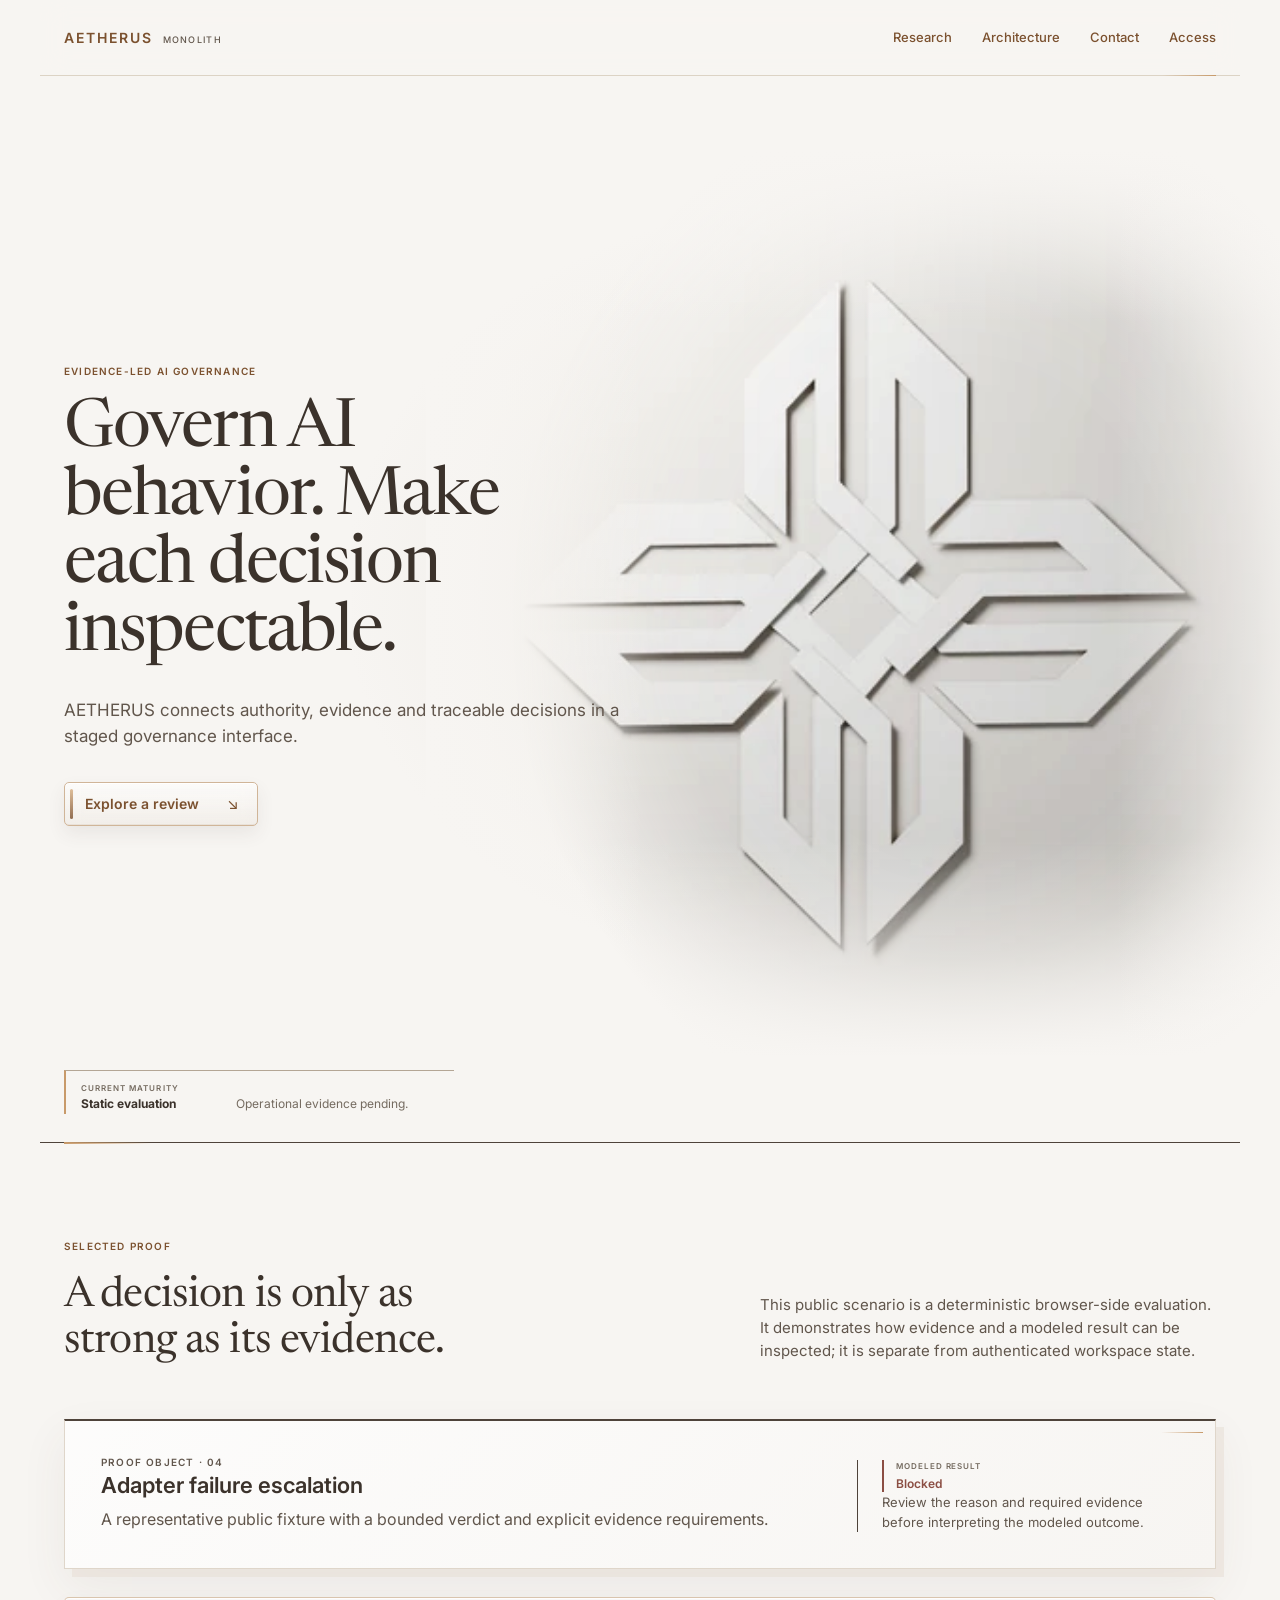
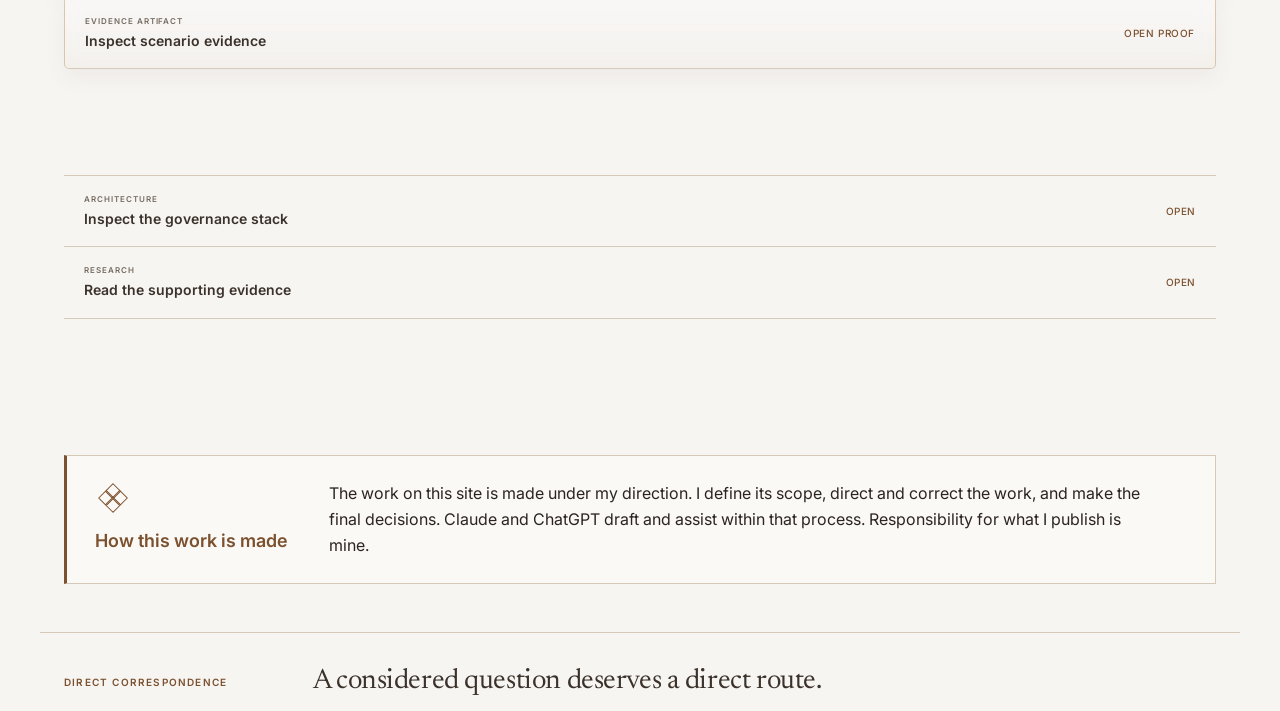
==== index.html @ 01f3ebbc "Add TAA provenance and site method statement" ====
<!DOCTYPE html>
<html lang="en" data-design-system="operator">
<head>
  <meta charset="UTF-8">
  <meta name="viewport" content="width=device-width, initial-scale=1.0">
  <title>AETHERUS MONOLITH — Inspectable AI governance</title>
  <meta name="description" content="A staged AETHERUS governance interface for inspectable evidence and traceable decisions.">
  <link rel="icon" href="data:,">
  <link rel="preconnect" href="https://fonts.googleapis.com">
  <link rel="preconnect" href="https://fonts.gstatic.com" crossorigin>
  <link href="https://fonts.googleapis.com/css2?family=Inter:wght@400;500;600&amp;family=Newsreader:opsz,wght@6..72,400;6..72,450&amp;display=swap" rel="stylesheet">
  <link rel="stylesheet" href="css/style.css">
  <link rel="stylesheet" href="css/operator-system.css?v=operator-v7">
  <link rel="stylesheet" href="css/operator-surfaces.css?v=operator-v8">
  <link rel="stylesheet" href="/css/work-method.css">
</head>
<body class="operator-page operator-public">
  <header class="operator-header" role="banner">
    <a class="operator-wordmark" href="#top" aria-label="AETHERUS MONOLITH home">
      <span>AETHERUS</span>
      <small>MONOLITH</small>
    </a>
    <nav class="operator-menu__panel" aria-label="Primary navigation">
      <a href="#research">Research</a>
      <a href="#architecture">Architecture</a>
      <a href="#contact">Contact</a>
      <a href="auth-login.html">Access</a>
    </nav>
    <details class="operator-menu">
      <summary>Menu</summary>
      <nav class="operator-menu__mobile-panel" aria-label="Mobile navigation">
        <a href="#research">Research</a>
        <a href="#architecture">Architecture</a>
        <a href="#contact">Contact</a>
        <a href="auth-login.html">Access</a>
      </nav>
    </details>
  </header>

  <main id="top">
    <section class="operator-hero" aria-labelledby="hero-title">
      <div class="operator-hero__copy">
        <p class="operator-eyebrow">Evidence-led AI governance</p>
        <h1 id="hero-title">Govern AI behavior. Make each decision inspectable.</h1>
        <p class="operator-hero__lede">AETHERUS connects authority, evidence and traceable decisions in a staged governance interface.</p>
        <a class="operator-primary-action operator-primary-action--hero" href="#evidence"><span>Explore a review</span><span aria-hidden="true">↘</span></a>
      </div>
      <figure class="operator-identity">
        <picture>
          <source media="(max-width: 640px)" srcset="assets/identity/aetherus-mark-hero-mobile-480.webp 480w, assets/identity/aetherus-mark-hero-mobile-720.webp 720w" sizes="calc(100vw - 32px)">
          <source srcset="assets/identity/aetherus-mark-hero-960.webp 960w, assets/identity/aetherus-mark-hero-1440.webp 1440w" sizes="(min-width: 1200px) 610px, 50vw">
          <img src="assets/identity/aetherus-mark-hero-960.webp" width="960" height="720" alt="A warm porcelain AETHERUS mark with four equal woven arms and an open center" fetchpriority="high">
        </picture>
      </figure>
      <aside class="operator-hero__boundary" aria-label="Evaluation boundary">
        <span>Current maturity</span>
        <strong>Static evaluation</strong>
        <p>Operational evidence pending.</p>
      </aside>
    </section>

    <section class="operator-proof" id="evidence" aria-labelledby="proof-title">
      <header class="operator-section-intro">
        <p class="operator-eyebrow">Selected proof</p>
        <h2 id="proof-title">A decision is only as strong as its evidence.</h2>
        <p>This public scenario is a deterministic browser-side evaluation. It demonstrates how evidence and a modeled result can be inspected; it is separate from authenticated workspace state.</p>
      </header>
      <article class="operator-review operator-proof-preview">
        <div class="operator-review__object">
          <p class="operator-index">Proof object · 04</p>
          <h3>Adapter failure escalation</h3>
          <p>A representative public fixture with a bounded verdict and explicit evidence requirements.</p>
        </div>
        <div class="operator-review__result">
          <span class="operator-result-seal operator-result-seal--blocked"><small>Modeled result</small><strong>Blocked</strong></span>
          <p>Review the reason and required evidence before interpreting the modeled outcome.</p>
        </div>
      </article>
      <details class="operator-disclosure operator-disclosure--evidence">
        <summary><span><small>Evidence artifact</small> Inspect scenario evidence</span><span aria-hidden="true">Open proof</span></summary>
        <div class="operator-disclosure__body">
          <div class="trace-viewer command-deck-mount" id="governance-trace-viewer" role="region" aria-label="Public scenario evidence">
            <div class="proof-object-skeleton" role="status">Deterministic prototype trace loading from local fixtures.</div>
          </div>
        </div>
      </details>
    </section>

    <section class="operator-secondary" aria-label="Architecture and research">
      <details class="operator-disclosure" id="architecture">
        <summary><span><small>Architecture</small> Inspect the governance stack</span><span aria-hidden="true">Open</span></summary>
        <div class="operator-disclosure__body">
          <p class="operator-disclosure__intro">The stack explains the staged governance model. It is not default product navigation or evidence of operational release authority.</p>
          <ol class="operator-stack" aria-label="Governance stack layers">
            <li><button type="button" data-view-node="input-context" data-stage-key="INPUT_FRAME" data-stage-label="Input / Context"><span>01</span><strong>Input / Context</strong><small>Intent, assumptions and constraints</small></button></li>
            <li><button type="button" data-view-node="authority" data-stage-key="AUTHORITY_CHECK" data-stage-label="Authority"><span>02</span><strong>Authority</strong><small>Authority roots and scope</small></button></li>
            <li><button type="button" data-view-node="provenance" data-stage-key="WHOLE_SYSTEM" data-stage-label="Provenance"><span>03</span><strong>Provenance</strong><small>Origin and lineage</small></button></li>
            <li><button type="button" data-view-node="risk-classification" data-stage-key="RISK_CLASSIFICATION" data-stage-label="Risk Classification"><span>04</span><strong>Risk Classification</strong><small>Contextual model-behavior risk</small></button></li>
            <li><button type="button" data-view-node="governance-gates" data-stage-key="GATE_DECISION" data-stage-label="Governance Gates"><span>05</span><strong>Governance Gates</strong><small>Policy evaluation and outcome</small></button></li>
            <li class="operator-stack__group">
              <div class="operator-stack__group-label"><span>06</span><strong>State Chambers</strong><small>Select a contextual outcome path</small></div>
              <div class="operator-stack__chambers">
                <button type="button" data-view-node="state-chambers-freeze" data-stage-key="RECOVERY_PATH" data-stage-label="Freeze Chamber">Freeze</button>
                <button type="button" data-view-node="state-chambers-repair" data-stage-key="RECOVERY_PATH" data-stage-label="Repair Chamber">Repair</button>
                <button type="button" data-view-node="state-chambers-escalate" data-stage-key="RECOVERY_PATH" data-stage-label="Escalate Chamber">Escalate</button>
              </div>
            </li>
            <li><button type="button" data-view-node="audit-layer" data-stage-key="AUDIT_RELEASE" data-stage-label="Audit Layer"><span>07</span><strong>Audit Layer</strong><small>Reviewable record model</small></button></li>
            <li><button type="button" data-view-node="artifact-lineage" data-stage-key="S5" data-stage-label="Artifact Lineage"><span>08</span><strong>Artifact Lineage</strong><small>Artifact and version relations</small></button></li>
            <li><button type="button" data-view-node="release-eligibility" data-stage-key="AUDIT_RELEASE" data-stage-label="Release Eligibility"><span>09</span><strong>Release Eligibility</strong><small>Conditions and constraints</small></button></li>
            <li><button type="button" data-view-node="release-corridor" data-stage-key="AUDIT_RELEASE" data-stage-label="Release Corridor"><span>10</span><strong>Release Corridor</strong><small>Modeled path; no external action</small></button></li>
          </ol>
          <div class="related-evidence-panel" id="pipeline-related-evidence" aria-live="polite">
            <div class="related-evidence-copy"><span>Related evidence</span><strong>Choose a layer</strong><p>Inspect one layer at a time to see its supporting research.</p></div>
            <ul id="related-evidence-list"><li>Evidence links are loaded from local artefact metadata.</li></ul>
          </div>
        </div>
      </details>

      <details class="operator-disclosure" id="research">
        <summary><span><small>Research</small> Read the supporting evidence</span><span aria-hidden="true">Open</span></summary>
        <div class="operator-disclosure__body artifact-surfaces">
          <nav class="operator-research-nav" aria-label="Research collection">
            <a href="#research-library">Evidence library</a>
            <a href="the-apologetic-authority/">The Apologetic Authority</a>
          </nav>
          <a class="operator-publication-object" href="the-apologetic-authority/" aria-labelledby="taa-object-title">
            <span class="operator-publication-object__folio">AETHERUS Research · Monograph 01</span>
            <span class="operator-publication-object__body">
              <small>Corrected final manuscript · v1.0.2</small>
              <strong id="taa-object-title">The Apologetic Authority</strong>
              <span>A Structural Critique of Anthropic's Constitution for Claude</span>
            </span>
            <span class="operator-publication-object__meta"><span>Page count pending PDF integration · A4</span><span>Open publication ↗</span></span>
          </a>
          <div class="operator-research-library" id="research-library">
            <section><h3>Architecture &amp; Governance</h3><div class="docs-grid" id="docs-governance"></div><div class="doc-detail-panel" id="detail-governance" tabindex="-1" aria-live="polite"></div></section>
            <section><h3>Pipeline Methodology</h3><div class="docs-grid" id="docs-pipeline"></div><div class="doc-detail-panel" id="detail-pipeline" tabindex="-1" aria-live="polite"></div></section>
            <section><h3>Artefact Evidence</h3><div class="docs-grid" id="docs-artifacts"></div><div class="doc-detail-panel" id="detail-artifacts" tabindex="-1" aria-live="polite"></div></section>
          </div>
        </div>
      </details>
    </section>
    <section class="work-method" id="how-this-work-is-made" aria-labelledby="work-method-title">
      <div class="notice-heading"><svg class="method-mark" viewBox="0 0 48 48" fill="none" stroke="currentColor" stroke-width="1.4" aria-hidden="true" focusable="false"><path d="M24 5 34 15 24 25 14 15Z M43 24 33 34 23 24 33 14Z M24 43 14 33 24 23 34 33Z M5 24 15 14 25 24 15 34Z"/></svg><h2 id="work-method-title">How this work is made</h2></div>
      <p>The work on this site is made under my direction. I define its scope, direct and correct the work, and make the final decisions. Claude and ChatGPT draft and assist within that process. Responsibility for what I publish is mine.</p>
    </section>
  </main>

  <footer class="operator-footer" id="contact">
    <section class="operator-contact" aria-labelledby="contact-title">
      <p class="operator-eyebrow">Direct correspondence</p>
      <h2 id="contact-title">A considered question deserves a direct route.</h2>
      <p>For AETHERUS research and governance enquiries, write to the project directly.</p>
      <a class="operator-contact__address" href="mailto:contact@camilocarlone.com"><span>contact@camilocarlone.com</span><span>Open correspondence ↗</span></a>
    </section>

    <div class="operator-footer__boundary">
      <p>AETHERUS MONOLITH</p>
      <p>Static evaluation. Operational evidence and release authority remain outside this public surface.</p>
    </div>
    <a class="work-method-link" href="/#how-this-work-is-made">How this work is made</a>
  </footer>

  <script defer src="js/pipeline.js"></script>
  <script defer src="js/docs.js"></script>
  <script defer src="js/governance-engine.js"></script>
  <script defer src="js/trace-viewer.js?v=operator-proof-1"></script>
  <script defer src="js/operator-navigation.js?v=operator-nav-1"></script>
</body>
</html>
---- css/style.css ----
/* AETHERUS MONOLITH v2 - Governance Stack Cutaway */

:root {
  --bg: #030910;
  --bg-2: #06111a;
  --panel: rgba(5, 16, 24, 0.78);
  --panel-strong: rgba(8, 22, 32, 0.92);
  --line: rgba(126, 176, 195, 0.2);
  --line-strong: rgba(153, 207, 226, 0.38);
  --line-faint: rgba(153, 207, 226, 0.11);
  --text: #dce8ee;
  --muted: rgba(220, 232, 238, 0.64);
  --ghost: rgba(220, 232, 238, 0.38);
  --blue: #18bff5;
  --blue-soft: rgba(24, 191, 245, 0.14);
  --amber: #c98521;
  --amber-soft: rgba(201, 133, 33, 0.16);
  --green: #99b83a;
  --red: #e45f48;
  --mono: "SF Mono", "Fira Code", "IBM Plex Mono", Consolas, monospace;
  --sans: "Inter", "Helvetica Neue", Arial, sans-serif;
  --display: "Helvetica Neue", Arial, sans-serif;
  --shadow: 0 24px 80px rgba(0, 0, 0, 0.42);
}

*, *::before, *::after {
  box-sizing: border-box;
}

html {
  scroll-behavior: smooth;
}

body {
  margin: 0;
  min-height: 100vh;
  background:
    radial-gradient(circle at 48% 16%, rgba(24, 191, 245, 0.12), transparent 34rem),
    radial-gradient(circle at 74% 58%, rgba(201, 133, 33, 0.08), transparent 30rem),
    linear-gradient(135deg, #02070d 0%, #04111a 45%, #02070d 100%);
  color: var(--text);
  font-family: var(--sans);
  font-size: 14px;
  line-height: 1.62;
  overflow-x: hidden;
}

body::before {
  content: "";
  position: fixed;
  inset: 0;
  pointer-events: none;
  z-index: 0;
  background-image:
    linear-gradient(rgba(153, 207, 226, 0.035) 1px, transparent 1px),
    linear-gradient(90deg, rgba(153, 207, 226, 0.03) 1px, transparent 1px);
  background-size: 38px 38px;
  mask-image: radial-gradient(circle at 50% 30%, black, transparent 78%);
}

body::after {
  content: "";
  position: fixed;
  inset: 0;
  z-index: 0;
  pointer-events: none;
  background: linear-gradient(180deg, transparent, rgba(0, 0, 0, 0.22));
}

a {
  color: inherit;
}

button {
  font: inherit;
}

:focus:not(:focus-visible) {
  outline: none;
}

:focus-visible {
  outline: 1px solid rgba(24, 191, 245, 0.78);
  outline-offset: 4px;
  box-shadow: 0 0 0 4px rgba(24, 191, 245, 0.1);
}

.sr-only {
  position: absolute;
  width: 1px;
  height: 1px;
  padding: 0;
  margin: -1px;
  overflow: hidden;
  clip: rect(0, 0, 0, 0);
  white-space: nowrap;
  border: 0;
}

.scan-line {
  position: fixed;
  left: 0;
  right: 0;
  top: 0;
  height: 1px;
  z-index: 20;
  pointer-events: none;
  background: linear-gradient(90deg, transparent, rgba(24, 191, 245, 0.22), transparent);
  animation: scan 14s linear infinite;
}

@keyframes scan {
  0% { transform: translateY(-20vh); opacity: 0; }
  14% { opacity: 1; }
  90% { opacity: 0.4; }
  100% { transform: translateY(120vh); opacity: 0; }
}

.site-header,
main,
.footer-status {
  position: relative;
  z-index: 1;
}

.site-header {
  min-height: 72px;
  display: grid;
  grid-template-columns: minmax(250px, 1fr) auto minmax(160px, 0.42fr);
  align-items: center;
  gap: 20px;
  padding: 14px clamp(16px, 2.3vw, 28px);
  border-bottom: 1px solid var(--line-faint);
  background:
    linear-gradient(90deg, rgba(2, 7, 12, 0.88), rgba(4, 13, 20, 0.72), rgba(2, 7, 12, 0.88));
  backdrop-filter: blur(18px);
}

.brand-lockup {
  display: inline-grid;
  grid-template-columns: auto 1fr;
  align-items: center;
  gap: 14px;
  text-decoration: none;
}

.brand-mark {
  width: 36px;
  height: 48px;
  position: relative;
  display: inline-block;
  border: 1px solid rgba(220, 232, 238, 0.62);
  clip-path: polygon(50% 0, 93% 35%, 76% 100%, 24% 100%, 7% 35%);
  background:
    linear-gradient(120deg, transparent 46%, rgba(220, 232, 238, 0.48) 47%, transparent 49%),
    linear-gradient(60deg, transparent 46%, rgba(24, 191, 245, 0.32) 47%, transparent 49%);
}

.brand-mark::before,
.brand-mark::after {
  content: "";
  position: absolute;
  inset: 7px 12px;
  border-left: 1px solid rgba(220, 232, 238, 0.5);
  border-right: 1px solid rgba(24, 191, 245, 0.35);
  transform: skewY(-18deg);
}

.brand-mark.small {
  width: 32px;
  height: 42px;
  flex: 0 0 auto;
}

.brand-copy {
  display: grid;
  gap: 4px;
}

.brand-name {
  font-family: var(--display);
  font-size: clamp(15px, 1.35vw, 21px);
  font-weight: 200;
  letter-spacing: 0.34em;
  text-transform: uppercase;
  white-space: nowrap;
}

.brand-name b {
  color: var(--blue);
  font-weight: 400;
}

.brand-subtitle {
  color: var(--ghost);
  font-family: var(--mono);
  font-size: 9px;
  letter-spacing: 0.14em;
  text-transform: uppercase;
}

.site-nav {
  display: flex;
  align-items: center;
  justify-content: center;
  gap: clamp(14px, 1.6vw, 26px);
}

.site-nav a,
.nav-dropdown-trigger,
.interface-chip,
.panel-kicker,
.section-kicker {
  font-family: var(--mono);
  font-size: 9.5px;
  font-weight: 600;
  letter-spacing: 0.22em;
  text-transform: uppercase;
}

.site-nav a,
.nav-dropdown-trigger {
  color: rgba(220, 232, 238, 0.58);
  text-decoration: none;
}

.nav-dropdown-trigger {
  display: inline-flex;
  align-items: center;
  min-height: 24px;
  padding: 0;
  color: rgba(220, 232, 238, 0.58);
  appearance: none;
  -webkit-appearance: none;
  border: 0;
  border-radius: 0;
  background: transparent;
  box-shadow: none;
  cursor: pointer;
}

.site-nav a:hover,
.nav-dropdown-trigger:hover,
.nav-item--has-dropdown:focus-within .nav-dropdown-trigger {
  color: var(--text);
}

.nav-item--has-dropdown {
  position: relative;
  display: inline-flex;
  align-items: center;
}

.nav-dropdown-panel {
  position: absolute;
  top: calc(100% + 14px);
  left: 50%;
  z-index: 40;
  min-width: 230px;
  padding: 10px;
  border: 1px solid rgba(153, 207, 226, 0.22);
  background:
    linear-gradient(180deg, rgba(8, 22, 32, 0.98), rgba(3, 9, 14, 0.98));
  box-shadow: var(--shadow);
  opacity: 0;
  pointer-events: none;
  transform: translate(-50%, -4px);
  transition: opacity 160ms ease, transform 160ms ease;
}

.nav-dropdown-panel::before {
  content: "";
  position: absolute;
  left: 0;
  right: 0;
  top: -15px;
  height: 15px;
}

.nav-item--has-dropdown:hover .nav-dropdown-panel,
.nav-item--has-dropdown:focus-within .nav-dropdown-panel {
  opacity: 1;
  pointer-events: auto;
  transform: translate(-50%, 0);
}

.nav-dropdown-panel a {
  display: block;
  padding: 10px 11px;
  color: rgba(220, 232, 238, 0.74);
  border: 1px solid transparent;
  background: rgba(3, 9, 14, 0.42);
}

.nav-dropdown-panel a:hover,
.nav-dropdown-panel a:focus-visible {
  color: var(--text);
  border-color: rgba(24, 191, 245, 0.28);
  background: rgba(24, 191, 245, 0.08);
}

.interface-chip {
  justify-self: end;
  max-width: 148px;
  padding: 10px 12px;
  text-align: center;
  color: rgba(220, 232, 238, 0.74);
  border: 1px solid rgba(153, 207, 226, 0.22);
  background:
    linear-gradient(180deg, rgba(10, 28, 39, 0.62), rgba(3, 9, 14, 0.7));
}

main {
  width: min(100%, 1640px);
  margin: 0 auto;
  padding: 16px clamp(12px, 1.5vw, 22px) 0;
}

.panel-frame {
  position: relative;
  border: 1px solid var(--line-faint);
  background:
    linear-gradient(180deg, rgba(10, 28, 39, 0.56), rgba(3, 10, 16, 0.84)),
    radial-gradient(circle at 12% 0%, rgba(24, 191, 245, 0.075), transparent 24rem);
  box-shadow: inset 0 1px 0 rgba(255, 255, 255, 0.05);
}

.panel-frame::before {
  content: "";
  position: absolute;
  inset: 0;
  pointer-events: none;
  background:
    linear-gradient(90deg, transparent, rgba(153, 207, 226, 0.08), transparent) top / 100% 1px no-repeat,
    linear-gradient(180deg, transparent, rgba(153, 207, 226, 0.05), transparent) left / 1px 100% no-repeat;
}

.cutaway-hero {
  position: relative;
  display: grid;
  grid-template-columns: minmax(240px, 0.58fr) minmax(560px, 1.42fr) minmax(230px, 0.5fr);
  gap: 12px;
  align-items: start;
  min-height: 0;
}

.cutaway-hero::before {
  content: "";
  position: absolute;
  inset: -1px 0 auto;
  height: 1px;
  pointer-events: none;
  background: linear-gradient(90deg, transparent, rgba(153, 207, 226, 0.28), transparent);
}

.thesis-panel,
.taxonomy-panel {
  padding: clamp(14px, 1.2vw, 20px);
  height: fit-content;
}

.thesis-panel {
  display: flex;
  flex-direction: column;
  border-right-color: rgba(153, 207, 226, 0.16);
}

.panel-kicker,
.section-kicker {
  display: inline-flex;
  color: var(--blue);
}

.thesis-panel h1 {
  margin: 10px 0 14px;
  color: #eaf5f7;
  font-family: var(--display);
  font-size: clamp(26px, 1.9vw, 34px);
  font-weight: 200;
  letter-spacing: 0.02em;
  line-height: 1.13;
  text-transform: uppercase;
}

.thesis-panel p,
.analysis-panel p,
.artifacts-intro p,
.footer-status p {
  color: var(--muted);
  font-size: 13px;
  font-weight: 300;
}

.thesis-panel p {
  max-width: 34rem;
  margin: 0 0 10px;
}

.doctrine-list {
  display: grid;
  gap: 0;
  margin: 6px 0 10px;
}

.doctrine-list div {
  position: relative;
  min-height: 0;
  padding: 8px 0 8px 36px;
  border-top: 1px solid rgba(153, 207, 226, 0.11);
}

.doctrine-list div:last-child {
  border-bottom: 1px solid rgba(153, 207, 226, 0.11);
}

.doctrine-list div::before {
  content: "";
  position: absolute;
  left: 4px;
  top: 12px;
  width: 18px;
  height: 18px;
  border: 1px solid rgba(24, 191, 245, 0.32);
  clip-path: polygon(50% 0, 100% 50%, 50% 100%, 0 50%);
  background:
    linear-gradient(135deg, rgba(24, 191, 245, 0.1), rgba(3, 9, 14, 0.15));
}

.doctrine-list dt {
  color: rgba(220, 232, 238, 0.82);
  font-family: var(--mono);
  font-size: 10px;
  font-weight: 600;
  letter-spacing: 0.18em;
  text-transform: uppercase;
}

.doctrine-list dd {
  margin: 4px 0 0;
  color: rgba(220, 232, 238, 0.54);
  font-size: 10px;
  line-height: 1.5;
}

.disclaimer-box {
  margin-top: 4px;
  padding: 9px 10px;
  color: rgba(220, 232, 238, 0.72);
  font-family: var(--mono);
  font-size: 8.5px;
  letter-spacing: 0.16em;
  text-align: center;
  text-transform: uppercase;
  border: 1px solid rgba(153, 207, 226, 0.16);
  background:
    linear-gradient(90deg, rgba(24, 191, 245, 0.035), transparent),
    rgba(3, 9, 14, 0.72);
}

.stack-stage {
  min-width: 0;
  display: flex;
  flex-direction: column;
}

.stack-header {
  display: flex;
  align-items: center;
  justify-content: space-between;
  gap: 16px;
  min-height: 24px;
  margin-bottom: 8px;
  padding: 0 8px;
  color: rgba(220, 232, 238, 0.66);
  font-family: var(--mono);
  font-size: 10px;
  letter-spacing: 0.18em;
  text-transform: uppercase;
}

.stack-cutaway {
  --stack-inset: clamp(18px, 3.4vw, 48px);
  --stack-taper: clamp(22px, 2.7vw, 36px);
  --stack-axis: 50%;
  --stack-row-gap: 5px;
  position: relative;
  min-height: 620px;
  padding: 12px 0 16px;
  overflow: hidden;
  border: 1px solid rgba(153, 207, 226, 0.12);
  background:
    radial-gradient(circle at 50% 18%, rgba(24, 191, 245, 0.1), transparent 18rem),
    linear-gradient(180deg, rgba(10, 27, 38, 0.58), rgba(3, 9, 14, 0.9));
  box-shadow: inset 0 0 0 1px rgba(220, 232, 238, 0.02), var(--shadow);
}

.stack-cutaway::before {
  content: "";
  position: absolute;
  top: 14px;
  bottom: 18px;
  left: calc(var(--stack-inset) + var(--stack-taper) * 0.72);
  right: calc(var(--stack-inset) + var(--stack-taper) * 0.72);
  border-left: 1px solid rgba(153, 207, 226, 0.12);
  border-right: 1px solid rgba(153, 207, 226, 0.12);
  pointer-events: none;
}

.stack-cutaway::after {
  content: "";
  position: absolute;
  top: 18px;
  bottom: 18px;
  left: calc(var(--stack-inset) + var(--stack-taper) + 28px);
  right: calc(var(--stack-inset) + var(--stack-taper) + 28px);
  pointer-events: none;
  background-image:
    linear-gradient(rgba(153, 207, 226, 0.06) 1px, transparent 1px),
    linear-gradient(90deg, rgba(153, 207, 226, 0.04) 1px, transparent 1px);
  background-size: 24px 18px;
  mask-image: linear-gradient(90deg, transparent, black 14%, black 86%, transparent);
}

.stack-layers {
  position: relative;
  z-index: 5;
  display: grid;
  gap: var(--stack-row-gap);
  margin: 0;
  padding: 0 var(--stack-inset);
  list-style: none;
}

.stack-layer {
  --edge-color: rgba(153, 207, 226, 0.36);
  --layer-fill: rgba(14, 34, 44, 0.76);
  position: relative;
  width: 100%;
  min-height: 43px;
  display: grid;
  grid-template-columns: 44px minmax(0, 1fr);
  align-items: center;
  gap: 8px;
  padding: 7px calc(var(--stack-taper) + 13px) 7px calc(var(--stack-taper) + 10px);
  color: var(--text);
  text-align: left;
  border: 1px solid var(--edge-color);
  background:
    linear-gradient(90deg, rgba(24, 191, 245, 0.06), transparent 22%, transparent 78%, rgba(220, 232, 238, 0.06)),
    var(--layer-fill);
  clip-path: polygon(var(--stack-taper) 0, calc(100% - var(--stack-taper)) 0, 100% 50%, calc(100% - var(--stack-taper)) 100%, var(--stack-taper) 100%, 0 50%);
  box-shadow:
    inset 0 1px 0 rgba(255, 255, 255, 0.1),
    0 10px 22px rgba(0, 0, 0, 0.24);
  cursor: pointer;
  transition: border-color 180ms ease, background 180ms ease, transform 180ms ease, box-shadow 180ms ease;
}

.stack-layer::before,
.stack-layer::after {
  content: "";
  position: absolute;
  left: calc(var(--stack-taper) + 14px);
  right: calc(var(--stack-taper) + 14px);
  height: 1px;
  pointer-events: none;
  background: linear-gradient(90deg, transparent, rgba(220, 232, 238, 0.34), transparent);
}

.stack-layer::before { top: 7px; }
.stack-layer::after { bottom: 7px; }

.stack-layer:hover,
.stack-layer.active,
.stack-layer[aria-pressed="true"] {
  --edge-color: rgba(24, 191, 245, 0.72);
  background:
    linear-gradient(90deg, rgba(24, 191, 245, 0.12), transparent 25%, transparent 75%, rgba(24, 191, 245, 0.1)),
    rgba(13, 38, 51, 0.88);
  box-shadow: inset 0 0 28px rgba(24, 191, 245, 0.08), 0 0 28px rgba(24, 191, 245, 0.09);
}

.stack-layer-static {
  cursor: default;
}

.layer-number {
  color: rgba(220, 232, 238, 0.52);
  font-family: var(--mono);
  font-size: 14px;
  letter-spacing: 0.08em;
}

.layer-copy {
  display: grid;
  grid-template-columns: minmax(170px, 0.56fr) minmax(0, 1fr);
  gap: 10px;
  align-items: baseline;
}

.layer-copy strong {
  color: rgba(220, 232, 238, 0.86);
  font-family: var(--mono);
  font-size: 10px;
  font-weight: 600;
  letter-spacing: 0.16em;
  text-transform: uppercase;
}

.layer-copy small {
  color: rgba(220, 232, 238, 0.5);
  font-size: 9.5px;
  line-height: 1.35;
}

.state-layer {
  position: relative;
  display: grid;
  gap: 0;
  margin: 0;
  padding: 0;
  isolation: isolate;
}

.state-layer::before {
  content: "";
  position: absolute;
  z-index: -1;
  top: 39px;
  left: calc(var(--stack-taper) * 0.42);
  right: calc(var(--stack-taper) * 0.42);
  bottom: 8px;
  border: 1px solid rgba(153, 207, 226, 0.16);
  background:
    linear-gradient(180deg, rgba(5, 16, 24, 0.9), rgba(8, 25, 35, 0.54)),
    linear-gradient(90deg, rgba(24, 191, 245, 0.08), transparent 22%, transparent 78%, rgba(24, 191, 245, 0.06));
  clip-path: polygon(calc(var(--stack-taper) * 0.8) 0, calc(100% - var(--stack-taper) * 0.8) 0, 100% 28%, calc(100% - var(--stack-taper) * 0.5) 100%, calc(var(--stack-taper) * 0.5) 100%, 0 28%);
  box-shadow:
    inset 0 18px 28px rgba(0, 0, 0, 0.35),
    inset 0 1px 0 rgba(255, 255, 255, 0.05);
}

.state-layer::after {
  content: "";
  position: absolute;
  z-index: 2;
  top: 80px;
  bottom: 20px;
  left: var(--stack-axis);
  width: 1px;
  pointer-events: none;
  background: linear-gradient(180deg, rgba(220, 232, 238, 0.62), rgba(220, 232, 238, 0.16));
}

.state-chambers {
  position: relative;
  z-index: 4;
  grid-column: 1 / -1;
  display: grid;
  grid-template-columns: repeat(3, minmax(0, 1fr));
  gap: clamp(10px, 1.4vw, 16px);
  margin: -1px calc(var(--stack-taper) + 32px) 12px;
  padding: 18px clamp(12px, 2vw, 24px) 13px;
  border: 1px solid rgba(153, 207, 226, 0.13);
  border-top: 0;
  background:
    linear-gradient(180deg, rgba(0, 0, 0, 0.22), transparent 42%),
    linear-gradient(90deg, rgba(24, 191, 245, 0.05), transparent 50%, rgba(228, 95, 72, 0.04));
  clip-path: polygon(6% 0, 94% 0, 100% 18%, 96% 100%, 4% 100%, 0 18%);
  box-shadow: inset 0 18px 34px rgba(0, 0, 0, 0.28);
}

.state-chambers::before,
.state-chambers::after {
  content: "";
  position: absolute;
  inset: 0;
  pointer-events: none;
}

.state-chambers::before {
  z-index: 0;
  background:
    linear-gradient(90deg, transparent calc(33.333% - 1px), rgba(153, 207, 226, 0.14) 33.333%, transparent calc(33.333% + 1px)),
    linear-gradient(90deg, transparent calc(66.666% - 1px), rgba(153, 207, 226, 0.14) 66.666%, transparent calc(66.666% + 1px)),
    linear-gradient(90deg, transparent calc(50% - 1px), rgba(220, 232, 238, 0.22) 50%, transparent calc(50% + 1px));
  opacity: 0.72;
}

.state-chambers::after {
  z-index: 1;
  inset: 8px 10px 10px;
  border: 1px solid rgba(153, 207, 226, 0.08);
  border-top-color: rgba(220, 232, 238, 0.16);
  clip-path: polygon(5% 0, 95% 0, 100% 16%, 96% 100%, 4% 100%, 0 16%);
}

.state-chamber {
  --chamber-accent: var(--blue);
  position: relative;
  z-index: 2;
  min-height: 96px;
  display: grid;
  place-items: center;
  align-content: center;
  gap: 8px;
  padding: 22px 12px 13px;
  color: var(--text);
  text-align: center;
  text-transform: uppercase;
  border: 1px solid color-mix(in srgb, var(--chamber-accent) 44%, transparent);
  background:
    linear-gradient(180deg, rgba(255, 255, 255, 0.04), transparent 18%),
    linear-gradient(90deg, rgba(255, 255, 255, 0.02), transparent 32%),
    rgba(8, 24, 34, 0.82);
  clip-path: polygon(12% 0, 88% 0, 100% 18%, 100% 100%, 0 100%, 0 18%);
  box-shadow:
    inset 0 18px 20px rgba(255, 255, 255, 0.025),
    inset 0 -18px 28px rgba(0, 0, 0, 0.28),
    inset 12px 0 18px rgba(255, 255, 255, 0.018),
    inset -12px 0 18px rgba(0, 0, 0, 0.18),
    0 1px 0 rgba(220, 232, 238, 0.08);
  cursor: pointer;
}

.state-chamber::before {
  content: "";
  position: absolute;
  left: 12%;
  right: 12%;
  top: -1px;
  height: 18px;
  border: 1px solid color-mix(in srgb, var(--chamber-accent) 34%, transparent);
  border-bottom: 0;
  background:
    linear-gradient(180deg, color-mix(in srgb, var(--chamber-accent) 14%, transparent), rgba(255, 255, 255, 0.018)),
    rgba(255, 255, 255, 0.018);
  clip-path: polygon(9% 0, 91% 0, 100% 100%, 0 100%);
  pointer-events: none;
}

.state-chamber::after {
  content: "";
  position: absolute;
  inset: 12px 8px 8px;
  border: 1px solid color-mix(in srgb, var(--chamber-accent) 24%, transparent);
  border-top-color: color-mix(in srgb, var(--chamber-accent) 42%, transparent);
  background:
    linear-gradient(90deg, transparent calc(50% - 1px), color-mix(in srgb, var(--chamber-accent) 18%, transparent) 50%, transparent calc(50% + 1px)),
    linear-gradient(180deg, color-mix(in srgb, var(--chamber-accent) 10%, transparent), transparent 42%);
  clip-path: polygon(10% 0, 90% 0, 100% 15%, 100% 100%, 0 100%, 0 15%);
  pointer-events: none;
}

.state-chamber span {
  font-family: var(--mono);
  font-size: 13px;
  font-weight: 600;
  letter-spacing: 0.16em;
}

.state-chamber small {
  max-width: 18ch;
  color: rgba(220, 232, 238, 0.62);
  font-size: 9px;
  line-height: 1.35;
  text-transform: none;
}

.state-chamber.freeze {
  --chamber-accent: #7fd9ff;
  color: #7fd9ff;
  border-color: rgba(54, 181, 234, 0.54);
  background: rgba(5, 38, 58, 0.78);
}

.state-chamber.repair {
  --chamber-accent: var(--amber);
  color: var(--amber);
  border-color: rgba(201, 133, 33, 0.62);
  background: rgba(58, 37, 8, 0.72);
}

.state-chamber.escalate {
  --chamber-accent: var(--red);
  color: var(--red);
  border-color: rgba(228, 95, 72, 0.62);
  background: rgba(58, 16, 12, 0.72);
}

.state-chamber.active,
.state-chamber[aria-pressed="true"] {
  box-shadow:
    inset 0 18px 22px rgba(255, 255, 255, 0.035),
    inset 0 -18px 28px rgba(0, 0, 0, 0.28),
    0 0 18px color-mix(in srgb, var(--chamber-accent) 32%, transparent);
}

.release-layer {
  border-color: rgba(153, 184, 58, 0.5);
  background:
    linear-gradient(90deg, rgba(153, 184, 58, 0.08), transparent 30%, transparent 72%, rgba(153, 184, 58, 0.12)),
    rgba(11, 23, 18, 0.9);
}

.taxonomy-panel h2 {
  margin: 0 0 10px;
  color: rgba(220, 232, 238, 0.82);
  font-family: var(--mono);
  font-size: 12px;
  letter-spacing: 0.2em;
  text-transform: uppercase;
}

.taxonomy-list {
  display: grid;
  gap: 0;
  margin: 0;
  padding: 0;
  list-style: none;
  counter-reset: taxonomy;
}

.taxonomy-list li {
  position: relative;
  min-height: 0;
  padding: 8px 0 8px 26px;
  border-top: 1px solid rgba(153, 207, 226, 0.1);
  counter-increment: taxonomy;
}

.taxonomy-list li:last-child {
  border-bottom: 1px solid rgba(153, 207, 226, 0.1);
}

.taxonomy-list li::before {
  content: "";
  position: absolute;
  left: 2px;
  top: 13px;
  width: 10px;
  height: 10px;
  border: 1px solid var(--blue);
  transform: rotate(45deg);
}

.taxonomy-list li::after {
  content: counter(taxonomy, decimal-leading-zero);
  position: absolute;
  right: 0;
  top: 9px;
  color: rgba(220, 232, 238, 0.22);
  font-family: var(--mono);
  font-size: 9px;
  letter-spacing: 0.08em;
}

.taxonomy-list strong {
  display: block;
  color: rgba(220, 232, 238, 0.78);
  font-family: var(--mono);
  font-size: 9px;
  letter-spacing: 0.14em;
  text-transform: uppercase;
}

.taxonomy-list span {
  display: block;
  margin-top: 3px;
  color: rgba(220, 232, 238, 0.48);
  font-size: 10px;
  line-height: 1.35;
}

.taxonomy-list li:nth-child(2)::before,
.taxonomy-list li:nth-child(5)::before,
.taxonomy-list li:nth-child(6)::before,
.taxonomy-list li:nth-child(9)::before {
  border-color: var(--amber);
}

.taxonomy-list li:nth-child(10)::before {
  border-color: var(--green);
}

.lower-panels {
  position: relative;
  display: grid;
  grid-template-columns: repeat(2, minmax(0, 1fr));
  gap: 12px;
  margin-top: 12px;
  padding-top: 12px;
  border-top: 1px solid rgba(153, 207, 226, 0.12);
}

.analysis-panel {
  min-height: 300px;
  padding: 20px;
  display: flex;
  flex-direction: column;
}

.analysis-panel h2,
.artifacts-intro h2 {
  margin: 10px 0 12px;
  color: rgba(230, 245, 250, 0.9);
  font-family: var(--display);
  font-size: 19px;
  font-weight: 300;
  letter-spacing: 0.08em;
  line-height: 1.35;
  text-transform: uppercase;
}

.analysis-panel p {
  margin: 0;
}

.pipeline-evidence-section {
  min-height: 0;
  margin-top: 12px;
}

.comparison-strip {
  display: grid;
  grid-template-columns: repeat(2, minmax(0, 1fr));
  gap: 12px;
  margin-top: 18px;
  margin-bottom: 0;
}

.comparison-strip div,
.mini-grid span {
  padding: 12px;
  border: 1px solid rgba(153, 207, 226, 0.14);
  background:
    linear-gradient(180deg, rgba(8, 22, 32, 0.72), rgba(3, 9, 14, 0.64));
}

.comparison-strip strong {
  display: block;
  color: var(--red);
  font-family: var(--mono);
  font-size: 10px;
  letter-spacing: 0.13em;
  text-transform: uppercase;
}

.comparison-strip div:last-child strong {
  color: var(--green);
}

.comparison-strip small {
  display: block;
  margin: 10px 0 14px;
  color: rgba(220, 232, 238, 0.68);
  font-family: var(--mono);
  font-size: 10px;
}

.comparison-strip span {
  display: block;
  color: rgba(220, 232, 238, 0.46);
  font-size: 11px;
}

.mini-grid {
  display: grid;
  grid-template-columns: repeat(3, minmax(0, 1fr));
  gap: 10px;
  margin: 16px 0 12px;
}

.mini-grid span {
  color: rgba(220, 232, 238, 0.7);
  font-family: var(--mono);
  font-size: 10px;
  letter-spacing: 0.1em;
  line-height: 1.45;
  text-transform: uppercase;
}

.micro-note {
  margin: 0;
  padding: 12px;
  border: 1px solid rgba(153, 207, 226, 0.16);
  color: rgba(220, 232, 238, 0.45);
  font-family: var(--mono);
  font-size: 10px;
}

.command-deck-section {
  width: min(100%, 1200px);
  margin: 16px auto 0;
  gap: 0;
  border-color: rgba(153, 207, 226, 0.2);
  background:
    linear-gradient(180deg, rgba(8, 22, 32, 0.8), rgba(3, 9, 14, 0.92)),
    linear-gradient(90deg, rgba(24, 191, 245, 0.045), transparent 42%, rgba(201, 133, 33, 0.035));
}

.command-deck-section .section-kicker,
.command-deck-section h2,
.command-deck-mount,
.command-deck-mount * {
  letter-spacing: 0;
}

.command-deck-intro {
  display: grid;
  grid-template-columns: minmax(240px, 0.42fr) minmax(0, 1fr);
  gap: 18px;
  align-items: end;
  padding-bottom: 18px;
  border-bottom: 1px solid rgba(153, 207, 226, 0.13);
}

.command-deck-intro .section-kicker,
.command-deck-intro h2 {
  grid-column: 1;
}

.command-deck-intro p {
  grid-column: 2;
  grid-row: 1 / span 2;
  max-width: 620px;
  align-self: end;
}

.trace-viewer.command-deck-mount {
  width: 100%;
  margin-top: 18px;
  padding: clamp(16px, 2.1vw, 28px);
  overflow: hidden;
  color: var(--text);
  border: 1px solid rgba(153, 207, 226, 0.22);
  border-radius: 6px;
  background:
    linear-gradient(180deg, rgba(3, 9, 14, 0.98), rgba(4, 14, 22, 0.92)),
    linear-gradient(90deg, rgba(24, 191, 245, 0.045), transparent 48%, rgba(201, 133, 33, 0.035));
  box-shadow:
    inset 0 1px 0 rgba(255, 255, 255, 0.045),
    0 18px 60px rgba(0, 0, 0, 0.24);
}

.command-deck-skeleton,
.command-deck-failure,
.command-deck-empty {
  min-height: 140px;
  display: grid;
  align-content: center;
  gap: 8px;
  padding: 16px;
  color: rgba(220, 232, 238, 0.66);
  font-size: 12px;
  border: 1px solid rgba(153, 207, 226, 0.14);
  background: rgba(8, 22, 32, 0.62);
}

.command-deck-failure strong {
  color: var(--amber);
  font-family: var(--mono);
  font-size: 12px;
  text-transform: uppercase;
}

.command-deck-header {
  min-height: 56px;
  display: grid;
  grid-template-columns: minmax(220px, 0.46fr) minmax(0, 1fr);
  gap: 14px;
  align-items: center;
  padding: 12px 14px;
  border: 1px solid rgba(153, 207, 226, 0.18);
  background: rgba(8, 22, 32, 0.76);
}

.command-deck-header > div:first-child {
  display: grid;
  gap: 4px;
}

.command-deck-module,
.command-card-topline span,
.command-selector-label span:first-child,
.command-tab,
.command-panel-copy span,
.command-detail-row span,
.command-card-fields dt,
.command-verdict-fields dt,
.command-raw-fields dt,
.command-trace-events > span,
.command-deck-footer dt {
  font-family: var(--mono);
  text-transform: uppercase;
}

.command-deck-module {
  color: var(--blue);
  font-size: 10px;
}

.command-deck-header strong {
  color: rgba(230, 245, 250, 0.9);
  font-family: var(--mono);
  font-size: 13px;
  font-weight: 600;
  text-transform: uppercase;
}

.command-deck-context {
  display: flex;
  flex-wrap: wrap;
  gap: 8px;
  justify-content: flex-end;
}

.command-deck-context span {
  min-height: 28px;
  display: inline-flex;
  align-items: center;
  padding: 5px 8px;
  color: rgba(220, 232, 238, 0.66);
  font-family: var(--mono);
  font-size: 10px;
  border: 1px solid rgba(153, 207, 226, 0.16);
  background: rgba(3, 9, 14, 0.5);
}

.command-boundary-strip {
  margin: 12px 0 0;
  padding: 10px 12px;
  color: rgba(230, 245, 250, 0.74);
  font-family: var(--mono);
  font-size: 10px;
  line-height: 1.5;
  text-transform: uppercase;
  border: 1px solid rgba(201, 133, 33, 0.26);
  background: rgba(201, 133, 33, 0.07);
}

.command-selector-shell {
  width: min(74%, 780px);
  margin: 18px auto 20px;
}

.command-selector-label {
  display: grid;
  gap: 8px;
}

.command-selector-label span:first-child {
  color: var(--blue);
  font-size: 10px;
  font-weight: 700;
}

.command-selector-control {
  position: relative;
  display: block;
}

.command-selector-control select {
  width: 100%;
  min-height: 56px;
  padding: 0 48px 0 16px;
  overflow: hidden;
  color: rgba(230, 245, 250, 0.94);
  font: 700 13px var(--mono);
  text-overflow: ellipsis;
  text-transform: uppercase;
  white-space: nowrap;
  border: 1px solid rgba(153, 207, 226, 0.28);
  border-radius: 6px;
  appearance: none;
  background:
    linear-gradient(180deg, rgba(10, 28, 39, 0.92), rgba(3, 9, 14, 0.96));
  cursor: pointer;
}

.command-selector-control select:hover {
  border-color: rgba(24, 191, 245, 0.54);
}

.command-selector-control select:focus-visible {
  border-color: rgba(24, 191, 245, 0.84);
}

.command-selector-chevron {
  position: absolute;
  right: 16px;
  top: 50%;
  color: var(--blue);
  font-family: var(--mono);
  font-size: 20px;
  line-height: 1;
  pointer-events: none;
  transform: translateY(-54%);
}

.command-telemetry-grid {
  display: grid;
  grid-template-columns: repeat(12, minmax(0, 1fr));
  gap: 12px;
  align-items: stretch;
}

.command-card {
  position: relative;
  min-width: 0;
  min-height: 260px;
  display: flex;
  flex-direction: column;
  gap: 12px;
  padding: 14px;
  border: 1px solid rgba(153, 207, 226, 0.16);
  border-radius: 6px;
  background:
    linear-gradient(180deg, rgba(8, 22, 32, 0.78), rgba(3, 9, 14, 0.72));
}

.command-card-signal,
.command-card-readiness {
  grid-column: span 3;
}

.command-card-verdict {
  grid-column: span 6;
  min-height: 300px;
  border-color: rgba(24, 191, 245, 0.3);
  background:
    linear-gradient(180deg, rgba(10, 28, 39, 0.9), rgba(3, 9, 14, 0.82)),
    linear-gradient(90deg, rgba(228, 95, 72, 0.06), transparent 58%, rgba(24, 191, 245, 0.06));
}

.command-card-topline {
  display: grid;
  gap: 6px;
}

.command-card-topline span,
.command-card-fields dt,
.command-verdict-fields dt,
.command-raw-fields dt,
.command-deck-footer dt {
  color: var(--blue);
  font-size: 9px;
  font-weight: 700;
}

.command-card-topline strong {
  color: rgba(230, 245, 250, 0.84);
  font-family: var(--mono);
  font-size: 12px;
  text-transform: uppercase;
}

.command-card p,
.command-panel-copy p,
.command-detail-row p,
.command-trace-events p {
  color: rgba(220, 232, 238, 0.62);
  font-size: 12px;
  line-height: 1.5;
}

.command-sparkline {
  min-height: 72px;
  display: grid;
  align-items: center;
  margin-top: auto;
  padding: 8px;
  border: 1px solid rgba(153, 207, 226, 0.12);
  background: rgba(3, 9, 14, 0.5);
}

.command-sparkline::before {
  content: attr(data-label);
  color: rgba(220, 232, 238, 0.42);
  font-family: var(--mono);
  font-size: 9px;
  text-transform: uppercase;
}

.command-sparkline svg {
  width: 100%;
  height: 56px;
}

.command-sparkline polyline {
  fill: none;
  stroke: var(--blue);
  stroke-width: 2.4;
  stroke-linecap: square;
  stroke-linejoin: miter;
}

.command-empty-note {
  margin: 0;
}

.command-card-fields,
.command-verdict-fields {
  display: grid;
  gap: 8px;
  margin: 0;
}

.command-card-fields div,
.command-verdict-fields div {
  min-width: 0;
  padding-top: 8px;
  border-top: 1px solid rgba(153, 207, 226, 0.1);
}

.command-card-fields dd,
.command-verdict-fields dd,
.command-raw-fields dd,
.command-deck-footer dd {
  margin: 4px 0 0;
  overflow-wrap: anywhere;
  color: rgba(230, 245, 250, 0.78);
  font-size: 12px;
}

.command-verdict-lock {
  width: 34px;
  height: 34px;
  display: grid;
  place-items: center;
  color: rgba(228, 95, 72, 0.9);
  font-family: var(--mono);
  font-size: 24px;
  border: 1px solid rgba(228, 95, 72, 0.34);
  background: rgba(228, 95, 72, 0.08);
}

.command-verdict-status {
  margin: 0;
  color: var(--red);
  font-family: var(--mono);
  font-size: 40px;
  font-weight: 800;
  line-height: 1;
  text-transform: uppercase;
}

.command-card-verdict[data-verdict="pass"] .command-verdict-status {
  color: var(--green);
}

.command-decision-action {
  min-height: 42px;
  width: fit-content;
  margin-top: auto;
  padding: 10px 13px;
  color: rgba(230, 245, 250, 0.92);
  font-family: var(--mono);
  font-size: 11px;
  font-weight: 700;
  text-transform: uppercase;
  border: 1px solid rgba(24, 191, 245, 0.42);
  border-radius: 6px;
  background: rgba(24, 191, 245, 0.1);
  cursor: pointer;
}

.command-decision-action:hover {
  border-color: rgba(24, 191, 245, 0.72);
  background: rgba(24, 191, 245, 0.16);
}

.command-radial {
  --readiness-deg: 0deg;
  position: relative;
  width: 114px;
  aspect-ratio: 1;
  display: grid;
  place-items: center;
  align-self: center;
  border-radius: 50%;
  background:
    conic-gradient(var(--amber) var(--readiness-deg), rgba(153, 207, 226, 0.14) 0deg),
    rgba(3, 9, 14, 0.7);
}

.command-radial::before {
  content: "";
  position: absolute;
  width: 78px;
  aspect-ratio: 1;
  border-radius: 50%;
  background: rgba(3, 9, 14, 0.94);
}

.command-radial span {
  position: relative;
  z-index: 1;
  color: rgba(230, 245, 250, 0.9);
  font-family: var(--mono);
  font-size: 24px;
  font-weight: 800;
}

.command-readiness-note {
  margin-top: auto;
  padding-top: 10px;
  border-top: 1px solid rgba(153, 207, 226, 0.1);
}

.command-tab-row {
  display: flex;
  gap: 8px;
  margin-top: 14px;
  padding-bottom: 2px;
  overflow-x: auto;
  scrollbar-width: thin;
}

.command-tab {
  min-height: 42px;
  flex: 0 0 auto;
  padding: 10px 12px;
  color: rgba(220, 232, 238, 0.64);
  font-size: 10px;
  font-weight: 700;
  border: 1px solid rgba(153, 207, 226, 0.16);
  border-radius: 6px;
  background: rgba(3, 9, 14, 0.52);
  cursor: pointer;
}

.command-tab:hover {
  color: rgba(230, 245, 250, 0.88);
  border-color: rgba(24, 191, 245, 0.36);
  background: rgba(24, 191, 245, 0.08);
}

.command-tab:focus,
.command-tab--keyboard-focus {
  outline: 2px solid rgba(230, 245, 250, 0.96);
  outline-offset: 3px;
  box-shadow: 0 0 0 4px rgba(24, 191, 245, 0.3);
}

.command-tab:active {
  transform: translateY(1px);
}

.command-tab.active,
.command-tab[aria-selected="true"] {
  color: #eaf5f7;
  border-color: rgba(24, 191, 245, 0.72);
  background: rgba(24, 191, 245, 0.14);
}

.command-tab[disabled] {
  opacity: 0.5;
  cursor: not-allowed;
}

.command-tab-panels {
  margin-top: 10px;
}

.command-tab-panel {
  min-height: 232px;
  padding: 16px;
  border: 1px solid rgba(153, 207, 226, 0.16);
  border-radius: 6px;
  background:
    linear-gradient(180deg, rgba(8, 22, 32, 0.72), rgba(3, 9, 14, 0.7));
}

.command-tab-panel[hidden] {
  display: none;
}

.command-panel-copy {
  display: grid;
  gap: 8px;
  margin-bottom: 12px;
  padding-bottom: 12px;
  border-bottom: 1px solid rgba(153, 207, 226, 0.1);
}

.command-panel-copy span {
  color: rgba(230, 245, 250, 0.84);
  font-size: 12px;
  font-weight: 700;
}

.command-detail-list {
  display: grid;
  grid-template-columns: repeat(3, minmax(0, 1fr));
  gap: 10px;
  margin: 0;
  padding: 0;
  list-style: none;
}

.command-evidence-row,
.command-boundary-row {
  min-height: 120px;
}

.command-detail-row {
  min-width: 0;
  padding: 12px;
  border: 1px solid rgba(153, 207, 226, 0.14);
  border-radius: 6px;
  background: rgba(3, 9, 14, 0.48);
}

.command-detail-row span {
  display: block;
  color: var(--blue);
  font-size: 10px;
  font-weight: 700;
}

.command-detail-row strong {
  display: inline-flex;
  margin-top: 8px;
  padding: 3px 7px;
  color: rgba(230, 245, 250, 0.88);
  font-family: var(--mono);
  font-size: 10px;
  text-transform: uppercase;
  border: 1px solid rgba(153, 207, 226, 0.16);
  background: rgba(8, 22, 32, 0.72);
}

.command-rule-row strong,
.command-evidence-row strong {
  color: var(--amber);
  border-color: rgba(201, 133, 33, 0.28);
  background: rgba(201, 133, 33, 0.08);
}

.command-boundary-row strong {
  color: rgba(220, 232, 238, 0.72);
}

.command-detail-row p {
  margin: 8px 0 0;
}

.command-blocker-chip {
  width: fit-content;
  margin-top: 12px;
  padding: 7px 10px;
  color: rgba(230, 245, 250, 0.86);
  font-family: var(--mono);
  font-size: 10px;
  text-transform: uppercase;
  border: 1px solid rgba(228, 95, 72, 0.32);
  border-radius: 6px;
  background: rgba(228, 95, 72, 0.08);
}

.command-raw-fields {
  display: grid;
  grid-template-columns: repeat(3, minmax(0, 1fr));
  gap: 10px;
  margin: 0;
}

.command-raw-fields div {
  min-width: 0;
  padding: 11px;
  border: 1px solid rgba(153, 207, 226, 0.14);
  border-radius: 6px;
  background: rgba(3, 9, 14, 0.48);
}

.command-trace-events {
  margin-top: 12px;
}

.command-trace-events > span {
  display: block;
  margin-bottom: 8px;
  color: var(--blue);
  font-size: 10px;
  font-weight: 700;
}

.command-trace-events ul {
  display: grid;
  gap: 8px;
  margin: 0;
  padding: 0;
  list-style: none;
}

.command-trace-events li {
  min-width: 0;
  padding: 11px;
  border: 1px solid rgba(153, 207, 226, 0.14);
  border-radius: 6px;
  background: rgba(3, 9, 14, 0.48);
}

.command-trace-events strong,
.command-trace-events span {
  display: block;
  overflow-wrap: anywhere;
  font-family: var(--mono);
  font-size: 10px;
  text-transform: uppercase;
}

.command-trace-events strong {
  color: rgba(230, 245, 250, 0.86);
}

.command-trace-events span {
  margin-top: 4px;
  color: var(--blue);
}

.command-deck-footer {
  margin-top: 12px;
}

.command-deck-footer dl {
  display: grid;
  grid-template-columns: repeat(6, minmax(0, 1fr));
  gap: 8px;
  margin: 0;
}

.command-deck-footer div {
  min-width: 0;
  padding: 10px;
  border: 1px solid rgba(153, 207, 226, 0.13);
  border-radius: 6px;
  background: rgba(3, 9, 14, 0.42);
}

.command-deck-footer dd {
  font-size: 11px;
}

@media (max-width: 1199px) {
  .command-telemetry-grid {
    grid-template-columns: repeat(6, minmax(0, 1fr));
  }

  .command-card-verdict {
    order: 1;
    grid-column: 1 / -1;
  }

  .command-card-signal {
    order: 2;
    grid-column: span 3;
  }

  .command-card-readiness {
    order: 3;
    grid-column: span 3;
  }

  .command-deck-footer dl {
    grid-template-columns: repeat(3, minmax(0, 1fr));
  }
}

@media (max-width: 1023px) {
  .command-deck-intro,
  .command-deck-header {
    grid-template-columns: 1fr;
  }

  .command-deck-intro .section-kicker,
  .command-deck-intro h2,
  .command-deck-intro p {
    grid-column: auto;
    grid-row: auto;
  }

  .command-deck-context {
    justify-content: flex-start;
  }

  .command-detail-list,
  .command-raw-fields {
    grid-template-columns: repeat(2, minmax(0, 1fr));
  }

  .command-deck-footer dl {
    grid-template-columns: repeat(2, minmax(0, 1fr));
  }
}

@media (max-width: 767px) {
  .command-selector-shell {
    width: 100%;
  }

  .command-telemetry-grid {
    grid-template-columns: 1fr;
  }

  .command-card-verdict,
  .command-card-signal,
  .command-card-readiness {
    grid-column: 1 / -1;
  }

  .command-card-verdict {
    order: 1;
  }

  .command-card-readiness {
    order: 2;
  }

  .command-card-signal {
    order: 3;
  }

  .command-card {
    min-height: 0;
  }

  .command-verdict-status {
    font-size: 34px;
  }

  .command-detail-list,
  .command-raw-fields,
  .command-deck-footer dl {
    grid-template-columns: 1fr;
  }

  .command-tab-row {
    margin-inline: -2px;
    padding-inline: 2px;
  }
}

@media (max-width: 480px) {
  .trace-viewer.command-deck-mount {
    padding: 14px;
  }

  .command-deck-header,
  .command-tab-panel {
    padding: 12px;
  }

  .command-deck-context {
    display: grid;
    grid-template-columns: 1fr;
  }

  .command-selector-control select {
    min-height: 62px;
    white-space: normal;
  }

  .command-radial {
    width: 94px;
  }

  .command-radial::before {
    width: 64px;
  }

  .command-radial span {
    font-size: 20px;
  }
}

.compact-controls {
  display: grid;
  grid-template-columns: repeat(6, minmax(0, 1fr));
  gap: 8px;
  margin: 14px 0 12px;
}

.compact-controls button {
  min-height: 66px;
  padding: 9px 7px;
  color: var(--muted);
  text-align: center;
  border: 1px solid rgba(153, 207, 226, 0.14);
  background:
    linear-gradient(180deg, rgba(8, 22, 32, 0.7), rgba(3, 9, 14, 0.6));
  cursor: pointer;
}

.compact-controls button.active,
.compact-controls button[aria-pressed="true"] {
  color: var(--text);
  border-color: rgba(24, 191, 245, 0.62);
  background: rgba(24, 191, 245, 0.08);
}

.compact-controls span {
  display: block;
  color: var(--blue);
  font-family: var(--mono);
  font-size: 16px;
}

.compact-controls small {
  display: block;
  margin-top: 8px;
  font-family: var(--mono);
  font-size: 9px;
  letter-spacing: 0.08em;
  text-transform: uppercase;
}

.related-evidence-panel {
  display: grid;
  grid-template-columns: minmax(180px, 0.65fr) minmax(0, 1fr);
  gap: 14px;
  padding: 13px;
  margin-top: auto;
  border: 1px solid rgba(153, 207, 226, 0.14);
  background:
    linear-gradient(90deg, rgba(24, 191, 245, 0.05), transparent 32%),
    rgba(3, 9, 14, 0.62);
}

.related-evidence-copy span {
  color: var(--blue);
  font-family: var(--mono);
  font-size: 10px;
  letter-spacing: 0.18em;
  text-transform: uppercase;
}

.related-evidence-copy strong {
  display: block;
  margin: 8px 0;
  color: rgba(220, 232, 238, 0.82);
  font-family: var(--mono);
  font-size: 11px;
  letter-spacing: 0.12em;
  text-transform: uppercase;
}

.related-evidence-copy p {
  margin: 0;
  color: rgba(220, 232, 238, 0.5);
  font-size: 12px;
}

.related-evidence-list {
  display: grid;
  grid-template-columns: repeat(2, minmax(0, 1fr));
  gap: 8px;
  margin: 0;
  padding: 0;
  list-style: none;
}

.related-evidence-list li {
  padding: 11px;
  border: 1px solid rgba(153, 207, 226, 0.14);
  background: rgba(8, 22, 32, 0.6);
  color: rgba(220, 232, 238, 0.58);
  font-size: 11px;
}

.related-evidence-list span {
  display: block;
  margin-bottom: 4px;
  color: var(--blue);
  font-family: var(--mono);
  font-size: 8px;
  letter-spacing: 0.1em;
  text-transform: uppercase;
}

.related-evidence-list strong {
  display: block;
  color: var(--text);
  font-family: var(--mono);
  font-size: 10px;
  letter-spacing: 0.08em;
  text-transform: uppercase;
}

.related-evidence-list small {
  color: rgba(220, 232, 238, 0.48);
}

.artifacts-section {
  margin-top: 16px;
  padding: 24px;
  border-color: rgba(153, 207, 226, 0.16);
  background:
    linear-gradient(180deg, rgba(8, 22, 32, 0.72), rgba(3, 9, 14, 0.86)),
    radial-gradient(circle at 80% 0, rgba(201, 133, 33, 0.065), transparent 28rem);
}

.artifacts-intro {
  display: grid;
  grid-template-columns: minmax(240px, 0.52fr) minmax(0, 1fr);
  gap: 22px;
  align-items: end;
  max-width: none;
  margin-bottom: 22px;
  padding-bottom: 18px;
  border-bottom: 1px solid rgba(153, 207, 226, 0.12);
}

.artifacts-intro .section-kicker,
.artifacts-intro h2 {
  grid-column: 1;
}

.artifacts-intro h2 {
  margin-top: 10px;
  margin-bottom: 0;
}

.artifacts-intro p {
  grid-column: 2;
  grid-row: 1 / span 2;
  max-width: 680px;
  align-self: end;
  margin: 0;
}

.artifact-surfaces {
  display: grid;
  gap: 22px;
}

.artifact-surfaces > div {
  position: relative;
  padding-top: 16px;
  border-top: 1px solid rgba(153, 207, 226, 0.1);
}

.artifact-surfaces h3 {
  margin: 0 0 14px;
  color: rgba(220, 232, 238, 0.72);
  font-family: var(--mono);
  font-size: 11px;
  letter-spacing: 0.18em;
  text-transform: uppercase;
}

.docs-grid {
  display: grid;
  grid-template-columns: repeat(auto-fit, minmax(min(280px, 100%), 1fr));
  gap: 12px;
}

.doc-card {
  min-height: 286px;
  display: flex;
  flex-direction: column;
  padding: 15px;
  border: 1px solid rgba(153, 207, 226, 0.16);
  background:
    linear-gradient(180deg, rgba(10, 28, 39, 0.7), rgba(4, 12, 18, 0.92)),
    linear-gradient(90deg, rgba(24, 191, 245, 0.055), transparent 36%, rgba(201, 133, 33, 0.035));
  box-shadow: inset 0 1px 0 rgba(255, 255, 255, 0.05);
  cursor: pointer;
  transition: border-color 180ms ease, transform 180ms ease, box-shadow 180ms ease;
}

.doc-card:hover,
.doc-card.active,
.doc-card.evidence-match {
  border-color: rgba(24, 191, 245, 0.58);
  transform: translateY(-1px);
  box-shadow:
    inset 0 1px 0 rgba(255, 255, 255, 0.08),
    0 0 20px rgba(24, 191, 245, 0.055);
}

.doc-card-layer,
.doc-card-evidence span,
.doc-card-linkage span,
.doc-card-claim span,
.doc-card-format,
.doc-card-cta {
  font-family: var(--mono);
  text-transform: uppercase;
}

.doc-card-layer {
  color: var(--blue);
  font-size: 10px;
  letter-spacing: 0.18em;
}

.doc-card-name {
  margin: 8px 0 9px;
  color: var(--text);
  font-family: var(--mono);
  font-size: 13px;
  letter-spacing: 0.12em;
  line-height: 1.45;
  text-transform: uppercase;
}

.doc-card-desc {
  margin: 0 0 12px;
  color: rgba(220, 232, 238, 0.58);
  font-size: 12px;
  line-height: 1.55;
}

.doc-card-evidence {
  display: flex;
  flex-wrap: wrap;
  gap: 6px;
  margin-bottom: 12px;
}

.doc-card-evidence span,
.doc-card-format,
.doc-card-cta {
  padding: 4px 7px;
  color: rgba(220, 232, 238, 0.68);
  font-size: 8px;
  letter-spacing: 0.1em;
  border: 1px solid rgba(153, 207, 226, 0.18);
  background: rgba(3, 9, 14, 0.44);
}

.doc-card-linkage,
.doc-card-claim {
  color: rgba(220, 232, 238, 0.6);
  font-size: 11px;
  line-height: 1.45;
}

.doc-card-linkage {
  display: grid;
  grid-template-columns: repeat(2, minmax(0, 1fr));
  gap: 8px;
  margin-bottom: 10px;
  padding: 9px;
  border: 1px solid rgba(153, 207, 226, 0.1);
  background: rgba(3, 9, 14, 0.32);
}

.doc-card-claim {
  display: block;
  margin-bottom: 12px;
  padding: 9px 0 0;
  border-top: 1px solid rgba(153, 207, 226, 0.12);
}

.doc-card-linkage span,
.doc-card-claim span {
  display: block;
  margin-bottom: 3px;
  color: var(--blue);
  font-size: 8px;
  letter-spacing: 0.12em;
}

.doc-card-meta {
  display: flex;
  align-items: center;
  flex-wrap: wrap;
  gap: 8px;
  margin-top: auto;
  padding-top: 12px;
  border-top: 1px solid rgba(153, 207, 226, 0.1);
}

.doc-card-status {
  width: 6px;
  height: 6px;
  border-radius: 50%;
  background: var(--blue);
  box-shadow: 0 0 8px rgba(24, 191, 245, 0.8);
}

.doc-card-status.inactive {
  background: rgba(220, 232, 238, 0.5);
  box-shadow: none;
}

.doc-detail-panel {
  display: none;
  margin: 10px 0 20px;
  padding: 18px;
  border: 1px solid rgba(153, 207, 226, 0.16);
  border-left-color: rgba(24, 191, 245, 0.36);
  background:
    linear-gradient(90deg, rgba(24, 191, 245, 0.03), transparent 30%),
    rgba(3, 9, 14, 0.8);
}

.doc-detail-panel.open {
  display: block;
}

.docs-fallback {
  grid-column: 1 / -1;
  padding: 18px;
  border: 1px solid rgba(153, 207, 226, 0.18);
  color: var(--muted);
  background: rgba(3, 9, 14, 0.6);
}

.evidence-panel {
  margin-bottom: 22px;
  padding: 16px;
  border: 1px solid rgba(153, 207, 226, 0.14);
  background: rgba(8, 22, 32, 0.46);
}

.evidence-panel-kicker {
  margin-bottom: 14px;
  color: var(--blue);
  font-family: var(--mono);
  font-size: 10px;
  letter-spacing: 0.18em;
  text-transform: uppercase;
}

.evidence-grid {
  display: grid;
  grid-template-columns: repeat(2, minmax(0, 1fr));
  gap: 12px;
}

.evidence-row dt {
  color: rgba(220, 232, 238, 0.46);
  font-family: var(--mono);
  font-size: 8px;
  letter-spacing: 0.13em;
  text-transform: uppercase;
}

.evidence-row dd {
  margin: 4px 0 0;
  color: rgba(220, 232, 238, 0.72);
  font-size: 12px;
}

.doc-detail-panel h1,
.doc-detail-panel h2,
.doc-detail-panel h3 {
  color: var(--text);
  font-family: var(--mono);
  letter-spacing: 0.12em;
  text-transform: uppercase;
}

.doc-detail-panel h1 {
  font-size: 18px;
}

.doc-detail-panel h2 {
  margin-top: 28px;
  color: var(--blue);
  font-size: 12px;
}

.doc-detail-panel h3 {
  color: rgba(220, 232, 238, 0.72);
  font-size: 11px;
}

.doc-detail-panel p,
.doc-detail-panel li,
.doc-detail-panel td {
  color: rgba(220, 232, 238, 0.62);
  font-size: 13px;
}

.doc-detail-panel table {
  width: 100%;
  border-collapse: collapse;
  margin: 16px 0;
}

.doc-detail-panel th,
.doc-detail-panel td {
  padding: 9px;
  border-bottom: 1px solid rgba(153, 207, 226, 0.12);
  text-align: left;
}

.doc-detail-panel th {
  color: rgba(220, 232, 238, 0.72);
  font-family: var(--mono);
  font-size: 9px;
  letter-spacing: 0.12em;
  text-transform: uppercase;
}

.footer-status {
  display: grid;
  grid-template-columns: minmax(240px, 1fr) minmax(380px, 1.35fr) minmax(200px, 0.7fr);
  gap: 20px;
  align-items: center;
  margin: 16px auto 0;
  width: min(100%, 1640px);
  padding: 22px clamp(16px, 2.3vw, 28px) 28px;
  border-top: 1px solid rgba(153, 207, 226, 0.14);
  background:
    linear-gradient(90deg, rgba(2, 7, 12, 0.9), rgba(5, 16, 24, 0.82), rgba(2, 7, 12, 0.9));
}

.footer-statement {
  display: flex;
  gap: 14px;
  align-items: center;
}

.footer-statement p,
.footer-disclaimer {
  margin: 0;
  font-size: 12px;
}

.footer-statement p {
  max-width: 520px;
}

.status-band {
  display: grid;
  grid-template-columns: repeat(4, minmax(0, 1fr));
  gap: 0;
  margin: 0;
}

.status-band div {
  padding: 0 14px;
  border-left: 1px solid rgba(153, 207, 226, 0.16);
}

.status-band dt {
  color: rgba(220, 232, 238, 0.48);
  font-family: var(--mono);
  font-size: 10px;
  letter-spacing: 0.16em;
  text-transform: uppercase;
}

.status-band dd {
  margin: 8px 0 0;
  color: rgba(220, 232, 238, 0.72);
  font-size: 12px;
}

.footer-disclaimer {
  padding: 12px 14px;
  color: rgba(220, 232, 238, 0.62);
  border: 1px solid rgba(153, 207, 226, 0.12);
  background: rgba(3, 9, 14, 0.56);
}

.reveal,
.doc-card {
  opacity: 1;
  transform: none;
}

/* Direct UI Membrane static pre-birth shell */

.membrane-page main {
  width: min(100%, 1480px);
}

.membrane-shell {
  display: grid;
  gap: 12px;
  padding-bottom: 20px;
}

.membrane-hero {
  display: grid;
  grid-template-columns: minmax(0, 1.28fr) minmax(280px, 0.72fr);
  gap: 18px;
  min-height: 360px;
  padding: clamp(22px, 2.6vw, 38px);
  overflow: hidden;
}

.membrane-hero::after {
  content: "";
  position: absolute;
  inset: 16px;
  pointer-events: none;
  border: 1px solid rgba(153, 207, 226, 0.08);
  background-image:
    linear-gradient(rgba(153, 207, 226, 0.055) 1px, transparent 1px),
    linear-gradient(90deg, rgba(153, 207, 226, 0.04) 1px, transparent 1px);
  background-size: 32px 32px;
  mask-image: linear-gradient(90deg, black, transparent 76%);
}

.membrane-hero-copy,
.membrane-boundary-card {
  position: relative;
  z-index: 2;
}

.membrane-hero h1 {
  max-width: 760px;
  margin: 12px 0 14px;
  color: #eaf5f7;
  font-family: var(--display);
  font-size: clamp(34px, 4.2vw, 68px);
  font-weight: 200;
  letter-spacing: 0.02em;
  line-height: 1;
}

.membrane-lede {
  max-width: 680px;
  margin: 0;
  color: rgba(220, 232, 238, 0.66);
  font-size: 15px;
  font-weight: 300;
}

.membrane-status-strip {
  display: flex;
  flex-wrap: wrap;
  gap: 8px;
  max-width: 920px;
  margin-top: 24px;
}

.membrane-status-strip span,
.membrane-static-label {
  min-height: 32px;
  display: inline-flex;
  align-items: center;
  padding: 7px 10px;
  color: rgba(220, 232, 238, 0.72);
  font-family: var(--mono);
  font-size: 8.5px;
  font-weight: 600;
  letter-spacing: 0.14em;
  line-height: 1.35;
  border: 1px solid rgba(153, 207, 226, 0.16);
  background: rgba(3, 9, 14, 0.55);
}

.membrane-status-strip span:first-child {
  color: var(--blue);
  border-color: rgba(24, 191, 245, 0.28);
  background: rgba(24, 191, 245, 0.07);
}

.membrane-entry-link,
.workspace-return-link {
  width: fit-content;
  min-height: 38px;
  display: inline-flex;
  align-items: center;
  justify-content: center;
  margin-top: 18px;
  padding: 10px 14px;
  color: rgba(230, 245, 250, 0.88);
  font-family: var(--mono);
  font-size: 9px;
  font-weight: 600;
  letter-spacing: 0.13em;
  text-decoration: none;
  text-transform: uppercase;
  border: 1px solid rgba(24, 191, 245, 0.34);
  background:
    linear-gradient(90deg, rgba(24, 191, 245, 0.16), rgba(3, 9, 14, 0.55)),
    rgba(5, 16, 24, 0.72);
}

.workspace-inline-link {
  color: var(--blue);
  text-decoration: none;
  border-bottom: 1px solid rgba(24, 191, 245, 0.34);
}

.workspace-inline-link:hover {
  border-color: rgba(24, 191, 245, 0.68);
}

.workspace-inline-link:focus-visible {
  outline: 2px solid rgba(24, 191, 245, 0.76);
  outline-offset: 3px;
}

.membrane-entry-link:hover,
.workspace-return-link:hover,
.workspace-surface-control:hover {
  border-color: rgba(24, 191, 245, 0.58);
}

.membrane-entry-link:focus-visible,
.workspace-return-link:focus-visible,
.workspace-surface-control:focus-visible,
.workspace-reset:focus-visible {
  outline: 2px solid rgba(24, 191, 245, 0.76);
  outline-offset: 3px;
}

.membrane-boundary-card {
  align-self: end;
  padding: 18px;
  border: 1px solid rgba(201, 133, 33, 0.24);
  background:
    linear-gradient(180deg, rgba(201, 133, 33, 0.09), rgba(3, 9, 14, 0.74)),
    rgba(5, 16, 24, 0.72);
}

.membrane-boundary-card span,
.membrane-card-index,
.membrane-inspector dt,
.membrane-rail li {
  font-family: var(--mono);
  text-transform: uppercase;
}

.membrane-object-status {
  font-family: var(--mono);
}

.membrane-boundary-card span {
  color: var(--amber);
  font-size: 9px;
  letter-spacing: 0.16em;
}

.membrane-boundary-card strong {
  display: block;
  margin: 10px 0 8px;
  color: rgba(230, 245, 250, 0.9);
  font-size: 15px;
  font-weight: 400;
  letter-spacing: 0.08em;
  text-transform: uppercase;
}

.membrane-boundary-card p,
.membrane-surface-card p,
.membrane-surface-card small,
.membrane-inspector dd {
  color: rgba(220, 232, 238, 0.58);
  font-weight: 300;
}

.membrane-boundary-card p {
  margin: 0;
  font-size: 12px;
}

.membrane-layout {
  display: grid;
  grid-template-columns: minmax(180px, 0.24fr) minmax(0, 1fr) minmax(210px, 0.3fr);
  gap: 12px;
  align-items: stretch;
}

.membrane-rail,
.membrane-canvas,
.membrane-inspector {
  padding: 18px;
}

.membrane-rail ol {
  display: grid;
  gap: 0;
  margin: 16px 0 0;
  padding: 0;
  list-style: none;
  counter-reset: membrane-rail;
}

.membrane-rail li {
  position: relative;
  min-height: 48px;
  display: flex;
  align-items: center;
  padding: 10px 0 10px 34px;
  color: rgba(220, 232, 238, 0.7);
  font-size: 9px;
  letter-spacing: 0.13em;
  border-top: 1px solid rgba(153, 207, 226, 0.1);
  counter-increment: membrane-rail;
}

.membrane-rail li::before {
  content: counter(membrane-rail, decimal-leading-zero);
  position: absolute;
  left: 0;
  color: var(--blue);
  font-size: 10px;
}

.membrane-canvas-header {
  display: grid;
  grid-template-columns: minmax(0, 0.36fr) minmax(0, 0.64fr);
  gap: 12px;
  align-items: end;
  margin-bottom: 16px;
}

.membrane-canvas h2 {
  margin: 0;
  color: rgba(230, 245, 250, 0.9);
  font-family: var(--display);
  font-size: clamp(18px, 2vw, 27px);
  font-weight: 300;
  letter-spacing: 0.08em;
  line-height: 1.22;
  text-transform: uppercase;
}

.membrane-surface-grid {
  display: grid;
  grid-template-columns: repeat(auto-fit, minmax(min(100%, 220px), 1fr));
  gap: 10px;
}

.membrane-surface-card {
  --surface-accent: var(--blue);
  min-height: 360px;
  display: flex;
  flex-direction: column;
  gap: 10px;
  padding: 14px;
  border: 1px solid color-mix(in srgb, var(--surface-accent) 32%, rgba(153, 207, 226, 0.12));
  background:
    linear-gradient(180deg, color-mix(in srgb, var(--surface-accent) 8%, transparent), transparent 32%),
    rgba(5, 16, 24, 0.68);
}

.membrane-surface-card.access {
  --surface-accent: var(--blue);
}

.membrane-surface-card.workspace {
  --surface-accent: #7fd9ff;
}

.membrane-surface-card.evidence {
  --surface-accent: var(--amber);
}

.membrane-surface-card.release {
  --surface-accent: var(--green);
}

.membrane-surface-card.escalation {
  --surface-accent: var(--red);
}

.membrane-card-index {
  color: color-mix(in srgb, var(--surface-accent) 78%, white);
  font-size: 11px;
  letter-spacing: 0.16em;
}

.membrane-surface-card h3 {
  min-height: 72px;
  margin: 0;
  color: rgba(230, 245, 250, 0.88);
  font-family: var(--mono);
  font-size: 13px;
  font-weight: 600;
  letter-spacing: 0.13em;
  line-height: 1.45;
}

.membrane-object-status {
  margin: 0;
  color: color-mix(in srgb, var(--surface-accent) 72%, white);
  font-size: 8px;
  letter-spacing: 0.13em;
  text-transform: uppercase;
}

.membrane-surface-card p:not(.membrane-object-status) {
  margin: 0;
  font-size: 12px;
  line-height: 1.55;
}

.membrane-card-field strong,
.membrane-surface-card small strong {
  color: rgba(230, 245, 250, 0.74);
  font-weight: 500;
}

.membrane-surface-card small {
  display: block;
  margin-top: auto;
  padding-top: 12px;
  font-size: 10px;
  line-height: 1.45;
  border-top: 1px solid rgba(153, 207, 226, 0.12);
}

.membrane-static-label {
  width: fit-content;
  min-height: 28px;
  margin-top: 2px;
  color: rgba(220, 232, 238, 0.7);
  border-color: color-mix(in srgb, var(--surface-accent) 26%, rgba(153, 207, 226, 0.12));
}

.membrane-inspector dl {
  display: grid;
  gap: 0;
  margin: 16px 0 0;
}

.membrane-inspector div {
  padding: 12px 0;
  border-top: 1px solid rgba(153, 207, 226, 0.1);
}

.workspace-page {
  min-height: 100vh;
  background:
    radial-gradient(circle at 16% 18%, rgba(24, 191, 245, 0.08), transparent 30%),
    linear-gradient(180deg, #081018 0%, #020609 100%);
}

.workspace-shell {
  width: min(1640px, calc(100% - 32px));
  margin: 0 auto;
  padding: 110px 0 54px;
}

.workspace-hero {
  display: grid;
  grid-template-columns: minmax(0, 1fr) minmax(240px, 0.32fr);
  gap: 14px;
  padding: 22px;
  margin-bottom: 14px;
}

.workspace-hero h1 {
  max-width: 850px;
  margin: 8px 0 10px;
  color: rgba(230, 245, 250, 0.92);
  font-family: var(--display);
  font-size: clamp(34px, 4vw, 64px);
  font-weight: 200;
  letter-spacing: 0.03em;
  line-height: 1;
}

.workspace-lede {
  max-width: 760px;
  margin: 0;
  color: rgba(220, 232, 238, 0.66);
  font-size: 15px;
  font-weight: 300;
  line-height: 1.6;
}

.workspace-status-strip {
  display: flex;
  flex-wrap: wrap;
  gap: 8px;
  margin-top: 22px;
}

.workspace-status-strip span,
.workspace-preview-state,
.workspace-boundary-chip {
  min-height: 30px;
  display: inline-flex;
  align-items: center;
  padding: 7px 10px;
  color: rgba(220, 232, 238, 0.72);
  font-family: var(--mono);
  font-size: 8px;
  font-weight: 600;
  letter-spacing: 0.13em;
  line-height: 1.35;
  text-transform: uppercase;
  border: 1px solid rgba(153, 207, 226, 0.15);
  background: rgba(3, 9, 14, 0.58);
}

.workspace-status-strip span:first-child,
.workspace-preview-state {
  color: var(--blue);
  border-color: rgba(24, 191, 245, 0.3);
  background: rgba(24, 191, 245, 0.07);
}

.workspace-birth-card {
  align-self: stretch;
  padding: 18px;
  border: 1px solid rgba(95, 196, 154, 0.24);
  background:
    linear-gradient(180deg, rgba(95, 196, 154, 0.09), rgba(3, 9, 14, 0.78)),
    rgba(5, 16, 24, 0.72);
}

.workspace-birth-card strong {
  display: block;
  margin: 8px 0;
  color: rgba(230, 245, 250, 0.88);
  font-family: var(--mono);
  font-size: 13px;
  font-weight: 600;
  letter-spacing: 0.1em;
  text-transform: uppercase;
}

.workspace-birth-card p {
  margin: 0;
  color: rgba(220, 232, 238, 0.6);
  font-size: 12px;
  line-height: 1.55;
}

.workspace-grid {
  display: grid;
  grid-template-columns: minmax(220px, 0.28fr) minmax(0, 1fr) minmax(230px, 0.32fr);
  gap: 14px;
  align-items: stretch;
}

.workspace-selector,
.workspace-preview-panel,
.workspace-boundary-panel,
.workspace-next-panel {
  padding: 18px;
}

.workspace-selector-list {
  display: grid;
  gap: 8px;
  margin-top: 16px;
}

.workspace-surface-control {
  width: 100%;
  min-height: 72px;
  display: grid;
  grid-template-columns: 34px minmax(0, 1fr);
  gap: 10px;
  align-items: center;
  padding: 12px;
  color: rgba(220, 232, 238, 0.7);
  text-align: left;
  border: 1px solid rgba(153, 207, 226, 0.13);
  background: rgba(5, 16, 24, 0.72);
  cursor: pointer;
}

.workspace-surface-control[aria-pressed="true"] {
  color: rgba(230, 245, 250, 0.92);
  border-color: rgba(24, 191, 245, 0.42);
  background:
    linear-gradient(90deg, rgba(24, 191, 245, 0.12), rgba(5, 16, 24, 0.76)),
    rgba(5, 16, 24, 0.74);
}

.workspace-surface-control span:first-child {
  color: var(--blue);
  font-family: var(--mono);
  font-size: 10px;
  letter-spacing: 0.16em;
}

.workspace-surface-control strong {
  display: block;
  color: inherit;
  font-family: var(--mono);
  font-size: 10px;
  letter-spacing: 0.11em;
  line-height: 1.35;
  text-transform: uppercase;
}

.workspace-surface-control small {
  display: block;
  margin-top: 4px;
  color: rgba(220, 232, 238, 0.46);
  font-size: 10px;
  line-height: 1.35;
}

.workspace-preview-panel {
  min-height: 560px;
  display: flex;
  flex-direction: column;
}

.workspace-preview-header {
  display: grid;
  gap: 8px;
  padding-bottom: 18px;
  border-bottom: 1px solid rgba(153, 207, 226, 0.12);
}

.workspace-preview-header h2 {
  margin: 0;
  color: rgba(230, 245, 250, 0.9);
  font-family: var(--display);
  font-size: clamp(26px, 3vw, 44px);
  font-weight: 260;
  letter-spacing: 0.04em;
  line-height: 1.05;
}

.workspace-preview-body {
  display: grid;
  grid-template-columns: repeat(2, minmax(0, 1fr));
  gap: 12px;
  margin-top: 18px;
}

.workspace-preview-field {
  min-height: 148px;
  padding: 14px;
  border: 1px solid rgba(153, 207, 226, 0.12);
  background: rgba(3, 9, 14, 0.46);
}

.workspace-preview-field strong {
  display: block;
  margin-bottom: 8px;
  color: rgba(230, 245, 250, 0.78);
  font-family: var(--mono);
  font-size: 9px;
  letter-spacing: 0.14em;
  text-transform: uppercase;
}

.workspace-preview-field p {
  margin: 0;
  color: rgba(220, 232, 238, 0.62);
  font-size: 13px;
  line-height: 1.58;
}

.workspace-reset {
  width: fit-content;
  min-height: 36px;
  margin-top: auto;
  padding: 10px 12px;
  color: rgba(230, 245, 250, 0.78);
  font-family: var(--mono);
  font-size: 9px;
  font-weight: 600;
  letter-spacing: 0.12em;
  text-transform: uppercase;
  border: 1px solid rgba(201, 133, 33, 0.28);
  background: rgba(201, 133, 33, 0.08);
  cursor: pointer;
}

.workspace-boundary-panel dl,
.workspace-next-panel dl {
  display: grid;
  gap: 0;
  margin: 14px 0 0;
}

.workspace-boundary-panel div,
.workspace-next-panel div {
  padding: 12px 0;
  border-top: 1px solid rgba(153, 207, 226, 0.1);
}

.workspace-boundary-panel dt,
.workspace-next-panel dt {
  color: rgba(230, 245, 250, 0.74);
  font-family: var(--mono);
  font-size: 9px;
  letter-spacing: 0.13em;
  text-transform: uppercase;
}

.workspace-boundary-panel dd,
.workspace-next-panel dd {
  margin: 5px 0 0;
  color: rgba(220, 232, 238, 0.58);
  font-size: 12px;
  line-height: 1.5;
}

.workspace-next-panel {
  margin-top: 14px;
}

.auth-boundary-page {
  min-height: 100vh;
  background:
    radial-gradient(circle at 82% 14%, rgba(201, 133, 33, 0.08), transparent 30%),
    linear-gradient(180deg, #081018 0%, #020609 100%);
}

.auth-boundary-shell {
  width: min(1480px, calc(100% - 32px));
  margin: 0 auto;
  padding: 110px 0 54px;
}

.auth-boundary-hero {
  display: grid;
  grid-template-columns: minmax(0, 1fr) minmax(240px, 0.32fr);
  gap: 14px;
  padding: 22px;
  margin-bottom: 14px;
}

.auth-boundary-hero h1 {
  max-width: 850px;
  margin: 8px 0 10px;
  color: rgba(230, 245, 250, 0.92);
  font-family: var(--display);
  font-size: clamp(34px, 4vw, 64px);
  font-weight: 200;
  letter-spacing: 0.03em;
  line-height: 1;
}

.auth-boundary-lede {
  max-width: 760px;
  margin: 0;
  color: rgba(220, 232, 238, 0.66);
  font-size: 15px;
  font-weight: 300;
  line-height: 1.6;
}

.auth-boundary-status-strip {
  display: flex;
  flex-wrap: wrap;
  gap: 8px;
  margin-top: 22px;
}

.auth-boundary-status-strip span,
.auth-boundary-chip-grid span {
  min-height: 30px;
  display: inline-flex;
  align-items: center;
  padding: 7px 10px;
  color: rgba(220, 232, 238, 0.72);
  font-family: var(--mono);
  font-size: 8px;
  font-weight: 600;
  letter-spacing: 0.13em;
  line-height: 1.35;
  text-transform: uppercase;
  border: 1px solid rgba(153, 207, 226, 0.15);
  background: rgba(3, 9, 14, 0.58);
}

.auth-boundary-status-strip span:first-child {
  color: var(--amber);
  border-color: rgba(201, 133, 33, 0.32);
  background: rgba(201, 133, 33, 0.08);
}

.auth-boundary-card {
  align-self: stretch;
  padding: 18px;
  border: 1px solid rgba(201, 133, 33, 0.24);
  background:
    linear-gradient(180deg, rgba(201, 133, 33, 0.09), rgba(3, 9, 14, 0.78)),
    rgba(5, 16, 24, 0.72);
}

.auth-boundary-card strong {
  display: block;
  margin: 8px 0;
  color: rgba(230, 245, 250, 0.88);
  font-family: var(--mono);
  font-size: 13px;
  font-weight: 600;
  letter-spacing: 0.1em;
  text-transform: uppercase;
}

.auth-boundary-card p {
  margin: 0;
  color: rgba(220, 232, 238, 0.6);
  font-size: 12px;
  line-height: 1.55;
}

.auth-boundary-grid {
  display: grid;
  grid-template-columns: minmax(0, 1.1fr) minmax(0, 0.9fr) minmax(240px, 0.64fr);
  gap: 14px;
}

.auth-boundary-panel {
  padding: 18px;
}

.auth-boundary-panel h2 {
  margin: 8px 0 14px;
  color: rgba(230, 245, 250, 0.9);
  font-family: var(--display);
  font-size: clamp(22px, 2.4vw, 34px);
  font-weight: 280;
  letter-spacing: 0.04em;
  line-height: 1.12;
}

.auth-boundary-panel dl {
  display: grid;
  gap: 0;
  margin: 0;
}

.auth-boundary-panel dl div {
  padding: 12px 0;
  border-top: 1px solid rgba(153, 207, 226, 0.1);
}

.auth-boundary-panel dt {
  color: rgba(230, 245, 250, 0.74);
  font-family: var(--mono);
  font-size: 9px;
  letter-spacing: 0.13em;
  text-transform: uppercase;
}

.auth-boundary-panel dd,
.auth-boundary-list li {
  margin: 5px 0 0;
  color: rgba(220, 232, 238, 0.58);
  font-size: 12px;
  line-height: 1.5;
}

.auth-boundary-list {
  display: grid;
  gap: 10px;
  margin: 0;
  padding-left: 18px;
}

.auth-boundary-chip-grid {
  display: flex;
  flex-wrap: wrap;
  gap: 8px;
}

.auth-login-page {
  min-height: 100vh;
  background: linear-gradient(180deg, #071019 0%, #020609 100%);
}

.auth-login-shell {
  width: min(1320px, calc(100% - 32px));
  margin: 0 auto;
  padding: 110px 0 54px;
}

.auth-login-hero {
  display: grid;
  grid-template-columns: minmax(0, 1fr) minmax(280px, 0.34fr);
  gap: 14px;
  padding: 22px;
  margin-bottom: 14px;
}

.auth-login-hero h1 {
  max-width: 860px;
  margin: 8px 0 10px;
  color: rgba(230, 245, 250, 0.94);
  font-family: var(--display);
  font-size: 56px;
  font-weight: 200;
  letter-spacing: 0;
  line-height: 1;
}

.auth-login-lede {
  max-width: 760px;
  margin: 0;
  color: rgba(220, 232, 238, 0.66);
  font-size: 15px;
  font-weight: 300;
  line-height: 1.6;
}

.auth-login-status-strip {
  display: flex;
  flex-wrap: wrap;
  gap: 8px;
  margin-top: 22px;
}

.auth-login-status-strip span {
  min-height: 30px;
  display: inline-flex;
  align-items: center;
  padding: 7px 10px;
  color: rgba(220, 232, 238, 0.72);
  font-family: var(--mono);
  font-size: 8px;
  font-weight: 600;
  letter-spacing: 0;
  line-height: 1.35;
  text-transform: uppercase;
  border: 1px solid rgba(153, 207, 226, 0.15);
  background: rgba(3, 9, 14, 0.58);
}

.auth-login-status-strip span:first-child {
  color: var(--green);
  border-color: rgba(153, 184, 58, 0.34);
  background: rgba(153, 184, 58, 0.08);
}

.auth-login-card {
  align-self: stretch;
  display: grid;
  align-content: start;
  gap: 12px;
  padding: 18px;
  border: 1px solid rgba(153, 184, 58, 0.24);
  background:
    linear-gradient(180deg, rgba(153, 184, 58, 0.08), rgba(3, 9, 14, 0.78)),
    rgba(5, 16, 24, 0.72);
}

.auth-login-card strong {
  display: block;
  color: rgba(230, 245, 250, 0.88);
  font-family: var(--mono);
  font-size: 13px;
  font-weight: 600;
  letter-spacing: 0;
  text-transform: uppercase;
}

.auth-login-card p {
  min-height: 34px;
  display: flex;
  align-items: center;
  margin: 0;
  padding: 8px 10px;
  color: rgba(220, 232, 238, 0.7);
  font-family: var(--mono);
  font-size: 9px;
  letter-spacing: 0;
  line-height: 1.35;
  text-transform: uppercase;
  border: 1px solid rgba(153, 207, 226, 0.16);
  background: rgba(3, 9, 14, 0.56);
}

.auth-login-provider-button,
.auth-login-return-link {
  min-height: 42px;
  display: inline-flex;
  align-items: center;
  justify-content: center;
  padding: 10px 14px;
  color: rgba(230, 245, 250, 0.9);
  font-family: var(--mono);
  font-size: 9px;
  font-weight: 700;
  letter-spacing: 0;
  line-height: 1.3;
  text-align: center;
  text-decoration: none;
  text-transform: uppercase;
  border: 1px solid rgba(153, 184, 58, 0.42);
  background:
    linear-gradient(180deg, rgba(153, 184, 58, 0.18), rgba(7, 20, 27, 0.78)),
    rgba(4, 12, 18, 0.78);
  cursor: pointer;
}

.auth-login-provider-button:disabled {
  color: rgba(220, 232, 238, 0.42);
  cursor: wait;
  border-color: rgba(153, 207, 226, 0.16);
}

.auth-login-provider-button:hover,
.auth-login-return-link:hover {
  border-color: rgba(153, 184, 58, 0.68);
  box-shadow: inset 0 0 22px rgba(153, 184, 58, 0.08);
}

.auth-login-boundary-grid {
  display: grid;
  grid-template-columns: repeat(3, minmax(0, 1fr));
  gap: 14px;
}

.auth-login-panel {
  padding: 18px;
}

.auth-login-panel h2 {
  margin: 8px 0 12px;
  color: rgba(230, 245, 250, 0.9);
  font-family: var(--display);
  font-size: 28px;
  font-weight: 280;
  letter-spacing: 0;
  line-height: 1.12;
}

.auth-login-panel p {
  margin: 0;
  color: rgba(220, 232, 238, 0.58);
  font-size: 12px;
  line-height: 1.55;
}

.auth-login-return-link {
  margin-top: 16px;
}

.protected-workspace-frame {
  display: grid;
  gap: 14px;
}

.protected-workspace-topline {
  display: grid;
  grid-template-columns: minmax(0, 0.92fr) minmax(280px, 0.48fr);
  gap: 18px;
  padding: 18px;
}

.protected-workspace-topline h2,
.protected-workspace-card h3 {
  margin: 8px 0 10px;
  color: rgba(230, 245, 250, 0.9);
  font-family: var(--display);
  font-size: 30px;
  font-weight: 280;
  letter-spacing: 0;
  line-height: 1.12;
}

.protected-workspace-topline p,
.protected-workspace-card p,
.protected-workspace-card dd,
.protected-workspace-list li {
  color: rgba(220, 232, 238, 0.6);
  font-size: 12px;
  line-height: 1.56;
}

.protected-workspace-nav {
  display: grid;
  gap: 8px;
}

.protected-workspace-nav a {
  min-height: 38px;
  display: flex;
  align-items: center;
  padding: 9px 11px;
  color: rgba(230, 245, 250, 0.78);
  font-family: var(--mono);
  font-size: 9px;
  font-weight: 700;
  letter-spacing: 0;
  text-decoration: none;
  text-transform: uppercase;
  border: 1px solid rgba(153, 207, 226, 0.15);
  background: rgba(3, 9, 14, 0.48);
}

.protected-workspace-nav a:hover,
.protected-workspace-nav a:focus-visible {
  color: rgba(230, 245, 250, 0.94);
  border-color: rgba(24, 191, 245, 0.38);
}

.protected-workspace-grid {
  display: grid;
  grid-template-columns: repeat(3, minmax(0, 1fr));
  gap: 14px;
}

.protected-workspace-card {
  min-height: 260px;
  padding: 18px;
}

.protected-workspace-card dl {
  display: grid;
  gap: 0;
  margin: 14px 0 0;
}

.protected-workspace-card dl div {
  padding: 10px 0;
  border-top: 1px solid rgba(153, 207, 226, 0.1);
}

.protected-workspace-card dt {
  color: rgba(230, 245, 250, 0.74);
  font-family: var(--mono);
  font-size: 9px;
  letter-spacing: 0;
  text-transform: uppercase;
}

.protected-workspace-card dd {
  margin: 5px 0 0;
}

.protected-empty-state {
  min-height: 38px;
  display: flex;
  align-items: center;
  margin: 12px 0;
  padding: 9px 10px;
  color: rgba(230, 245, 250, 0.78);
  font-family: var(--mono);
  font-size: 9px;
  font-weight: 700;
  letter-spacing: 0;
  text-transform: uppercase;
  border: 1px solid rgba(201, 133, 33, 0.24);
  background: rgba(201, 133, 33, 0.08);
}

.protected-workspace-list {
  display: grid;
  gap: 7px;
  margin: 12px 0 0;
  padding-left: 18px;
}

.protected-review-actions {
  display: flex;
  flex-wrap: wrap;
  gap: 8px;
  margin-top: 14px;
}

.protected-review-button {
  min-height: 38px;
  padding: 9px 12px;
  color: rgba(230, 245, 250, 0.9);
  font-family: var(--mono);
  font-size: 9px;
  font-weight: 700;
  letter-spacing: 0;
  text-transform: uppercase;
  border: 1px solid rgba(24, 191, 245, 0.34);
  background: rgba(24, 191, 245, 0.1);
  cursor: pointer;
}

.protected-review-button:disabled {
  color: rgba(220, 232, 238, 0.38);
  cursor: not-allowed;
  border-color: rgba(153, 207, 226, 0.13);
  background: rgba(3, 9, 14, 0.5);
}

.protected-workspace-note {
  margin-top: 12px;
  color: rgba(220, 232, 238, 0.48);
  font-size: 11px;
}

.protected-activity-list {
  display: grid;
  gap: 8px;
  margin: 12px 0 0;
  padding-left: 18px;
}

.protected-activity-list li {
  color: rgba(220, 232, 238, 0.62);
  font-size: 12px;
  line-height: 1.5;
}

@media (max-width: 1180px) {
  .workspace-grid,
  .workspace-hero,
  .auth-boundary-grid,
  .auth-boundary-hero,
  .protected-workspace-grid,
  .protected-workspace-topline,
  .auth-login-boundary-grid,
  .auth-login-hero {
    grid-template-columns: 1fr;
  }

  .workspace-preview-panel {
    min-height: auto;
  }
}

@media (max-width: 760px) {
  .workspace-shell {
    width: min(100% - 20px, 640px);
    padding-top: 132px;
  }

  .auth-login-shell {
    width: min(100% - 20px, 640px);
    padding-top: 132px;
  }

  .auth-login-hero h1 {
    font-size: 42px;
  }

  .auth-login-panel h2 {
    font-size: 24px;
  }

  .workspace-preview-body {
    grid-template-columns: 1fr;
  }

  .workspace-surface-control {
    min-height: 64px;
  }
}

.membrane-inspector dt {
  color: var(--blue);
  font-size: 8.5px;
  letter-spacing: 0.14em;
}

.membrane-inspector dd {
  margin: 5px 0 0;
  font-size: 12px;
  line-height: 1.45;
}

@media (max-width: 1320px) {
  .site-header,
  .cutaway-hero,
  .lower-panels,
  .membrane-hero,
  .membrane-layout,
  .footer-status {
    grid-template-columns: 1fr;
  }

  .interface-chip {
    justify-self: start;
  }

  .site-nav {
    justify-content: flex-start;
    flex-wrap: wrap;
  }

  .nav-dropdown-panel {
    left: 0;
    transform: translateY(-4px);
  }

  .nav-item--has-dropdown:hover .nav-dropdown-panel,
  .nav-item--has-dropdown:focus-within .nav-dropdown-panel {
    transform: translateY(0);
  }

  .stack-cutaway {
    min-height: 620px;
  }

  .taxonomy-list {
    grid-template-columns: repeat(2, minmax(0, 1fr));
  }

  .membrane-surface-grid {
    grid-template-columns: repeat(2, minmax(0, 1fr));
  }
}

@media (max-width: 820px) {
  main {
    padding: 12px;
  }

  .site-header {
    padding: 14px;
  }

  .brand-lockup {
    grid-template-columns: 1fr;
  }

  .brand-mark {
    display: none;
  }

  .brand-name {
    white-space: normal;
    letter-spacing: 0.24em;
  }

  .site-nav {
    gap: 14px;
  }

  .cutaway-hero {
    min-height: 0;
    gap: 16px;
  }

  .thesis-panel h1 {
    font-size: 30px;
  }

  .stack-header {
    align-items: flex-start;
    flex-direction: column;
  }

  .stack-cutaway {
    min-height: 0;
    padding: 12px;
    overflow-x: auto;
  }

  .stack-layers {
    min-width: 680px;
  }

  .layer-copy {
    grid-template-columns: 1fr;
    gap: 2px;
  }

  .state-chambers,
  .comparison-strip,
  .artifacts-intro,
  .mini-grid,
  .membrane-canvas-header,
  .membrane-surface-grid,
  .trace-viewer-header,
  .trace-summary-grid,
  .trace-decision,
  .trace-operational-evidence ul,
  .trace-boundary-list ul,
  .trace-columns,
  .related-evidence-panel,
  .related-evidence-list,
  .taxonomy-list,
  .evidence-grid,
  .status-band {
    grid-template-columns: 1fr;
  }

  .artifacts-intro .section-kicker,
  .artifacts-intro h2,
  .artifacts-intro p {
    grid-column: auto;
    grid-row: auto;
  }

  .analysis-panel,
  .artifacts-section,
  .thesis-panel,
  .taxonomy-panel,
  .membrane-rail,
  .membrane-canvas,
  .membrane-inspector {
    padding: 18px;
  }

  .membrane-hero {
    min-height: 0;
    padding: 20px;
  }

  .membrane-hero h1 {
    font-size: 34px;
  }

  .membrane-surface-card {
    min-height: 0;
  }

  .membrane-status-strip span,
  .membrane-static-label {
    max-width: 100%;
  }

  .compact-controls {
    grid-template-columns: repeat(2, minmax(0, 1fr));
  }

  .footer-status {
    padding: 22px 16px;
  }

  .status-band div {
    padding: 14px 0;
    border-left: 0;
    border-top: 1px solid rgba(153, 207, 226, 0.16);
  }
}

@media (prefers-reduced-motion: reduce) {
  html {
    scroll-behavior: auto;
  }

  .scan-line {
    display: none;
  }

  *,
  *::before,
  *::after {
    animation-duration: 0.01ms !important;
    animation-iteration-count: 1 !important;
    transition-duration: 0.01ms !important;
  }
}
---- css/operator-system.css ----
[data-design-system="operator"] {
  --source-dove: #f7f5f2;
  --source-ivory: #e8e1d8;
  --source-mist: #e2ded6;
  --source-chalk: #d5c9b9;
  --source-sand: #b8aa99;
  --source-drift: #9a8872;
  --source-honey: #d8b186;
  --source-oak: #c89a6a;
  --source-taupe: #756b60;
  --source-deep-taupe: #61564c;
  --source-walnut: #4e433a;
  --source-espresso: #3b322b;
  --source-functional-dark-oak: #7b512f;
  --source-functional-olive: #596344;
  --source-selection-sage: #d7ddcc;
  --source-selection-ink: #303829;
  --source-functional-clay: #8b4e43;

  --surface-page: var(--source-dove);
  --surface-plate: var(--source-dove);
  --surface-recess: var(--source-ivory);
  --surface-subtle: var(--source-mist);
  --content-primary: var(--source-espresso);
  --content-secondary: var(--source-deep-taupe);
  --content-muted: var(--source-taupe);
  --boundary-quiet: var(--source-chalk);
  --boundary-structural: var(--source-drift);
  --boundary-control: var(--source-taupe);
  --boundary-authority: var(--source-walnut);
  --action-primary: var(--source-oak);
  --action-primary-hover: var(--source-honey);
  --action-primary-pressed: var(--source-sand);
  --action-ink: var(--source-functional-dark-oak);
  --selection-surface: var(--source-selection-sage);
  --selection-ink: var(--source-selection-ink);
  --focus-ring: var(--source-functional-olive);
  --governance-ready: var(--source-functional-olive);
  --governance-eligible: var(--source-functional-olive);
  --governance-partial: var(--source-functional-dark-oak);
  --governance-conditional: var(--source-functional-dark-oak);
  --governance-missing: var(--source-functional-clay);
  --governance-blocked: var(--source-functional-clay);
  --governance-unknown: var(--source-deep-taupe);
  --font-display: "Newsreader", Georgia, serif;
  --font-interface: "Inter", system-ui, sans-serif;
  --font-data: ui-monospace, "SFMono-Regular", Consolas, monospace;
  --glass-rest: linear-gradient(180deg, rgb(255 255 255 / 58%), rgb(232 225 216 / 34%));
  --glass-hover: linear-gradient(180deg, rgb(255 255 255 / 72%), rgb(216 177 134 / 25%));
  --glass-pressed: linear-gradient(180deg, rgb(232 225 216 / 58%), rgb(216 177 134 / 18%));
  --edge-champagne: color-mix(in srgb, var(--source-oak) 42%, var(--source-chalk));
  --depth-plate: inset 0 1px 0 rgb(255 255 255 / 76%), 0 12px 32px rgb(78 67 58 / 7%), 0 2px 6px rgb(59 50 43 / 5%);
  --depth-recess: inset 0 1px 4px rgb(59 50 43 / 8%);
  --depth-control: inset 0 1px 0 rgb(255 255 255 / 84%), inset 0 -1px 0 rgb(123 81 47 / 8%), 0 8px 18px rgb(78 67 58 / 8%);
  --radius-control: 5px;
  --radius-plate: 6px;
  --motion-ease: cubic-bezier(.22, 1, .36, 1);
  --motion-hover: 120ms;
  --motion-local: 180ms;
  scroll-behavior: smooth;
  color: var(--content-primary);
  background: var(--surface-page);
  color-scheme: light;
}

[data-design-system="operator"] *,
[data-design-system="operator"] *::before,
[data-design-system="operator"] *::after {
  box-sizing: border-box;
}

[data-design-system="operator"] ::selection {
  background: var(--selection-surface);
  color: var(--selection-ink);
}

[data-design-system="operator"] body.operator-page {
  accent-color: var(--source-functional-olive);
}

[data-design-system="operator"] body.operator-page {
  min-width: 0;
  min-height: 100vh;
  margin: 0;
  overflow-x: clip;
  color: var(--content-primary);
  background: var(--surface-page);
  font: 400 16px/1.55 var(--font-interface);
  letter-spacing: 0;
}

[data-design-system="operator"] body.operator-page::before,
[data-design-system="operator"] body.operator-page::after,
[data-design-system="operator"] .scan-line {
  display: none !important;
  content: none !important;
  background: none !important;
  animation: none !important;
}

[data-design-system="operator"] body.operator-page h1,
[data-design-system="operator"] body.operator-page h2,
[data-design-system="operator"] body.operator-page h3,
[data-design-system="operator"] body.operator-page p,
[data-design-system="operator"] body.operator-page dl,
[data-design-system="operator"] body.operator-page ol,
[data-design-system="operator"] body.operator-page ul,
[data-design-system="operator"] body.operator-page figure {
  margin-top: 0;
}

[data-design-system="operator"] body.operator-page a {
  color: var(--action-ink);
  text-decoration-thickness: 1px;
  text-underline-offset: 0.2em;
}

[data-design-system="operator"] body.operator-page button,
[data-design-system="operator"] body.operator-page summary,
[data-design-system="operator"] body.operator-page a {
  font-family: var(--font-interface);
}

[data-design-system="operator"] body.operator-page button {
  color: inherit;
}

[data-design-system="operator"] body.operator-page img {
  display: block;
  max-width: 100%;
}

[data-design-system="operator"] .operator-work-plate {
  background: var(--surface-plate);
  color: var(--content-primary);
  border: 1px solid color-mix(in srgb, var(--boundary-quiet) 82%, white);
  border-radius: var(--radius-plate);
  box-shadow: var(--depth-plate);
}

[data-design-system="operator"] .operator-primary-action,
[data-design-system="operator"] a.operator-primary-action {
  position: relative;
  isolation: isolate;
  display: inline-flex;
  align-items: center;
  justify-content: center;
  gap: 28px;
  min-height: 44px;
  padding: 11px 18px 11px 20px;
  overflow: hidden;
  border: 1px solid var(--edge-champagne);
  border-radius: var(--radius-control);
  background: var(--glass-rest);
  color: var(--content-primary);
  font: 600 14px/1.35 var(--font-interface);
  text-decoration: none;
  box-shadow: var(--depth-control);
  backdrop-filter: blur(10px) saturate(85%);
  cursor: pointer;
  transition: border-color var(--motion-hover) var(--motion-ease), box-shadow var(--motion-hover) var(--motion-ease), transform var(--motion-hover) var(--motion-ease);
}

[data-design-system="operator"] .operator-primary-action::before {
  position: absolute;
  z-index: -1;
  inset: 6px auto 6px 5px;
  width: 3px;
  border-radius: 999px;
  background: linear-gradient(180deg, var(--source-honey), var(--action-ink));
  content: "";
  opacity: 0.82;
  transition: inset var(--motion-hover) var(--motion-ease), opacity var(--motion-hover) var(--motion-ease);
}

[data-design-system="operator"] .operator-primary-action::after {
  position: absolute;
  z-index: -1;
  inset: 0;
  background: var(--glass-hover);
  content: "";
  opacity: 0;
  transition: opacity var(--motion-hover) var(--motion-ease);
}

[data-design-system="operator"] .operator-primary-action:hover {
  border-color: var(--action-ink);
  box-shadow: inset 0 1px 0 rgb(255 255 255 / 90%), inset 0 -1px 0 rgb(123 81 47 / 12%), 0 10px 22px rgb(78 67 58 / 11%);
}

[data-design-system="operator"] .operator-primary-action:hover::before {
  inset-block: 4px;
  opacity: 1;
}

[data-design-system="operator"] .operator-primary-action:hover::after {
  opacity: 1;
}

[data-design-system="operator"] .operator-primary-action:active {
  background: var(--glass-pressed);
  box-shadow: var(--depth-recess), inset 3px 0 0 color-mix(in srgb, var(--source-oak) 60%, transparent);
  transform: translateY(1px);
}

[data-design-system="operator"] .operator-primary-action:disabled {
  border-color: var(--boundary-quiet);
  background: linear-gradient(180deg, rgb(255 255 255 / 28%), rgb(226 222 214 / 56%));
  color: var(--content-muted);
  box-shadow: none;
  backdrop-filter: none;
  cursor: not-allowed;
  transform: none;
}

[data-design-system="operator"] .operator-primary-action:disabled::before {
  background: var(--boundary-structural);
  opacity: 0.38;
}

[data-design-system="operator"] .operator-secondary-action {
  position: relative;
  min-height: 44px;
  padding: 9px 14px;
  border: 1px solid var(--edge-champagne);
  border-radius: var(--radius-control);
  background: linear-gradient(180deg, rgb(255 255 255 / 46%), rgb(232 225 216 / 24%));
  color: var(--content-secondary);
  font-weight: 600;
  box-shadow: inset 0 1px 0 rgb(255 255 255 / 72%), 0 5px 14px rgb(78 67 58 / 6%);
  backdrop-filter: blur(8px) saturate(82%);
  cursor: pointer;
  transition: border-color var(--motion-hover) var(--motion-ease), color var(--motion-hover) var(--motion-ease), box-shadow var(--motion-hover) var(--motion-ease);
}

[data-design-system="operator"] .operator-secondary-action:hover {
  border-color: var(--action-ink);
  color: var(--content-primary);
  box-shadow: inset 0 1px 0 rgb(255 255 255 / 84%), 0 7px 17px rgb(78 67 58 / 8%);
}

[data-design-system="operator"] :focus-visible {
  outline: 2px solid var(--focus-ring) !important;
  outline-offset: 2px !important;
  box-shadow: 0 0 0 2px var(--surface-page) !important;
}

[data-design-system="operator"] [hidden] {
  display: none !important;
}

@media (prefers-reduced-motion: reduce) {
  [data-design-system="operator"],
  [data-design-system="operator"] *,
  [data-design-system="operator"] *::before,
  [data-design-system="operator"] *::after {
    animation: none !important;
    transition: none !important;
    scroll-behavior: auto !important;
  }
}

@media (forced-colors: active) {
  [data-design-system="operator"] .operator-work-plate,
  [data-design-system="operator"] .operator-disclosure,
  [data-design-system="operator"] .operator-primary-action,
  [data-design-system="operator"] .operator-secondary-action {
    background: Canvas;
    color: CanvasText;
    border: 1px solid CanvasText;
    box-shadow: none;
  }

  [data-design-system="operator"] :focus-visible {
    outline: 2px solid Highlight !important;
    box-shadow: none !important;
  }
}
---- css/operator-surfaces.css ----
[data-design-system="operator"] .operator-header {
  position: relative;
  z-index: 10;
  display: grid;
  grid-template-columns: 1fr auto;
  align-items: center;
  min-height: 76px;
  max-width: 1200px;
  margin: 0 auto;
  padding: 16px 24px;
  border-bottom: 1px solid color-mix(in srgb, var(--boundary-quiet) 78%, transparent);
  background: rgb(247 245 242 / 88%);
  backdrop-filter: blur(14px) saturate(82%);
}

[data-design-system="operator"] .operator-header::after {
  position: absolute;
  right: 24px;
  bottom: -1px;
  width: 54px;
  height: 1px;
  background: linear-gradient(90deg, transparent, var(--source-oak));
  content: "";
}

[data-design-system="operator"] .operator-wordmark {
  display: inline-flex;
  align-items: baseline;
  width: max-content;
  gap: 10px;
  color: var(--content-primary);
  text-decoration: none;
}

[data-design-system="operator"] .operator-wordmark span {
  font-size: 14px;
  font-weight: 600;
  letter-spacing: 0.14em;
}

[data-design-system="operator"] .operator-wordmark small {
  color: var(--content-secondary);
  font-size: 9px;
  font-weight: 500;
  letter-spacing: 0.14em;
}

[data-design-system="operator"] .operator-menu { display: none; }
[data-design-system="operator"] .operator-menu summary { display: none; }

[data-design-system="operator"] .operator-menu__panel {
  display: flex;
  align-items: center;
  gap: 30px;
}

[data-design-system="operator"] .operator-menu__panel a,
[data-design-system="operator"] .operator-menu__mobile-panel a,
[data-design-system="operator"] .operator-session-link {
  position: relative;
  color: var(--content-secondary);
  font-size: 13px;
  font-weight: 500;
  text-decoration: none;
}

[data-design-system="operator"] .operator-menu__panel a::after,
[data-design-system="operator"] .operator-menu__mobile-panel a::after,
[data-design-system="operator"] .operator-session-link::after {
  position: absolute;
  right: 0;
  bottom: -7px;
  left: 0;
  height: 1px;
  background: var(--source-oak);
  content: "";
  opacity: 0;
  transform: scaleX(0.35);
  transition: opacity var(--motion-hover) var(--motion-ease), transform var(--motion-hover) var(--motion-ease);
}

[data-design-system="operator"] .operator-menu__panel a:hover,
[data-design-system="operator"] .operator-menu__mobile-panel a:hover,
[data-design-system="operator"] .operator-session-link:hover { color: var(--action-ink); }

[data-design-system="operator"] .operator-menu__panel a:hover::after,
[data-design-system="operator"] .operator-menu__mobile-panel a:hover::after,
[data-design-system="operator"] .operator-session-link:hover::after {
  opacity: 1;
  transform: scaleX(1);
}

[data-design-system="operator"] .operator-hero {
  position: relative;
  display: grid;
  grid-template-columns: repeat(12, minmax(0, 1fr));
  gap: 24px;
  align-items: center;
  min-height: min(804px, calc(100vh - 76px));
  max-width: 1200px;
  margin: 0 auto;
  padding: 60px 24px 104px;
  overflow: visible;
}

[data-design-system="operator"] .operator-hero::before {
  position: absolute;
  top: 11%;
  right: 0;
  width: 74%;
  aspect-ratio: 1.16;
  background: radial-gradient(ellipse at 54% 50%, rgb(232 225 216 / 54%) 0, rgb(226 222 214 / 22%) 48%, transparent 72%);
  content: "";
  pointer-events: none;
}

[data-design-system="operator"] .operator-hero__copy {
  position: relative;
  z-index: 3;
  grid-column: 1 / span 7;
  grid-row: 1;
  max-width: 690px;
}

[data-design-system="operator"] .operator-eyebrow,
[data-design-system="operator"] .operator-index {
  margin-bottom: 18px;
  color: var(--action-ink);
  font-size: 10px;
  font-weight: 600;
  letter-spacing: 0.12em;
  text-transform: uppercase;
}

[data-design-system="operator"] .operator-hero h1 {
  max-width: 14ch;
  margin-bottom: 28px;
  color: var(--content-primary);
  font: 400 clamp(60px, 5.25vw, 74px)/1.01 var(--font-display);
  letter-spacing: -0.028em;
  text-wrap: balance;
}

[data-design-system="operator"] .operator-hero__lede {
  max-width: 52ch;
  margin-bottom: 32px;
  color: var(--content-secondary);
  font-size: 17px;
  line-height: 1.58;
}

[data-design-system="operator"] .operator-primary-action--hero {
  min-width: 188px;
  justify-content: space-between;
}

[data-design-system="operator"] .operator-primary-action--hero > span:last-child {
  color: var(--action-ink);
  font-size: 15px;
  font-weight: 400;
}

[data-design-system="operator"] .operator-scope-note {
  margin: 0;
  color: var(--content-muted);
  font-size: 12px;
}

[data-design-system="operator"] .operator-scope-note span {
  margin-right: 8px;
  color: var(--action-ink);
  font-size: 9px;
  font-weight: 600;
  letter-spacing: 0.11em;
  text-transform: uppercase;
}

[data-design-system="operator"] .operator-identity {
  position: relative;
  z-index: 1;
  grid-column: 6 / -1;
  grid-row: 1;
  align-self: stretch;
  min-height: 610px;
  margin: -16px -116px -18px -126px;
  overflow: visible;
  isolation: isolate;
}

[data-design-system="operator"] .operator-identity::after {
  position: absolute;
  z-index: 1;
  inset: -2px;
  background:
    linear-gradient(90deg, var(--surface-page) 0%, rgb(247 245 242 / 72%) 7%, transparent 24%, transparent 76%, rgb(247 245 242 / 72%) 93%, var(--surface-page) 100%),
    linear-gradient(180deg, var(--surface-page) 0%, transparent 19%, transparent 76%, var(--surface-page) 100%);
  content: "";
  pointer-events: none;
}

[data-design-system="operator"] .operator-identity picture,
[data-design-system="operator"] .operator-identity img { width: 100%; height: 100%; }

[data-design-system="operator"] .operator-identity img {
  position: relative;
  z-index: 0;
  object-fit: cover;
  object-position: 54% center;
  filter: brightness(1.055) contrast(1.08) saturate(0.76);
  -webkit-mask-image: radial-gradient(ellipse 52% 61% at 59% 51%, #000 45%, rgb(0 0 0 / 88%) 63%, transparent 96%);
  mask-image: radial-gradient(ellipse 52% 61% at 59% 51%, #000 45%, rgb(0 0 0 / 88%) 63%, transparent 96%);
}

[data-design-system="operator"] .operator-identity figcaption {
  position: absolute;
  z-index: 2;
  right: 94px;
  bottom: 34px;
  display: grid;
  gap: 3px;
  max-width: 31ch;
  padding-left: 14px;
  border-left: 1px solid var(--edge-champagne);
  color: var(--content-secondary);
  font-size: 10px;
  line-height: 1.45;
  letter-spacing: 0.02em;
}

[data-design-system="operator"] .operator-identity figcaption span {
  color: var(--action-ink);
  font-size: 8px;
  font-weight: 600;
  letter-spacing: 0.13em;
  text-transform: uppercase;
}

[data-design-system="operator"] .operator-identity figcaption strong { font-weight: 500; }

[data-design-system="operator"] .operator-hero__boundary {
  position: absolute;
  z-index: 4;
  left: 24px;
  bottom: 28px;
  display: grid;
  grid-template-columns: auto auto;
  gap: 1px 14px;
  width: min(390px, 42%);
  padding: 11px 0 0 15px;
  border-top: 1px solid color-mix(in srgb, var(--boundary-structural) 72%, transparent);
  border-left: 2px solid var(--source-oak);
}

[data-design-system="operator"] .operator-hero__boundary span {
  grid-column: 1 / -1;
  color: var(--content-muted);
  font-size: 8px;
  font-weight: 600;
  letter-spacing: 0.13em;
  text-transform: uppercase;
}

[data-design-system="operator"] .operator-hero__boundary strong,
[data-design-system="operator"] .operator-hero__boundary p { margin: 0; font-size: 12px; }
[data-design-system="operator"] .operator-hero__boundary strong { color: var(--content-primary); }
[data-design-system="operator"] .operator-hero__boundary p { color: var(--content-muted); }

[data-design-system="operator"] .operator-proof,
[data-design-system="operator"] .operator-secondary {
  max-width: 1200px;
  margin: 0 auto;
  padding: 96px 24px;
}

[data-design-system="operator"] .operator-proof { position: relative; border-top: 1px solid var(--boundary-authority); }

[data-design-system="operator"] .operator-proof::before {
  position: absolute;
  top: -1px;
  left: 24px;
  width: 88px;
  height: 2px;
  background: linear-gradient(90deg, var(--source-oak), transparent);
  content: "";
}

[data-design-system="operator"] .operator-section-intro {
  display: grid;
  grid-template-columns: minmax(0, 1.15fr) minmax(320px, 0.85fr);
  gap: 32px 80px;
  align-items: end;
  margin-bottom: 54px;
}

[data-design-system="operator"] .operator-section-intro .operator-eyebrow { grid-column: 1 / -1; margin-bottom: -14px; }

[data-design-system="operator"] .operator-section-intro h2 {
  max-width: 18ch;
  margin-bottom: 0;
  color: var(--content-primary);
  font: 400 43px/1.08 var(--font-display);
  letter-spacing: -0.02em;
}

[data-design-system="operator"] .operator-section-intro > p:last-child,
[data-design-system="operator"] .operator-disclosure__intro { max-width: 62ch; margin-bottom: 3px; color: var(--content-secondary); font-size: 15px; }

[data-design-system="operator"] .operator-proof-preview {
  position: relative;
  display: grid;
  grid-template-columns: minmax(0, 2fr) minmax(250px, 0.9fr);
  gap: 40px;
  align-items: end;
  padding: 34px 36px 36px;
  border: 1px solid color-mix(in srgb, var(--boundary-quiet) 76%, white);
  border-top: 2px solid var(--boundary-authority);
  background: linear-gradient(135deg, rgb(255 255 255 / 72%), rgb(247 245 242 / 92%));
  box-shadow: 8px 8px 0 rgb(232 225 216 / 58%), 0 18px 44px rgb(78 67 58 / 7%);
}

[data-design-system="operator"] .operator-proof-preview::after { position: absolute; top: 11px; right: 12px; width: 42px; height: 1px; background: linear-gradient(90deg, transparent, var(--source-oak)); content: ""; }
[data-design-system="operator"] .operator-review h3 { margin-bottom: 8px; color: var(--content-primary); font: 600 22px/1.3 var(--font-interface); }
[data-design-system="operator"] .operator-review p { margin-bottom: 0; color: var(--content-secondary); }
[data-design-system="operator"] .operator-review__result { padding-left: 24px; border-left: 1px solid var(--boundary-authority); }
[data-design-system="operator"] .operator-review__result p { margin-top: 13px; font-size: 13px; }

[data-design-system="operator"] .operator-result-seal,
[data-design-system="operator"] .operator-state-seal { display: grid; gap: 3px; padding-left: 12px; border-left: 2px solid currentColor; }
[data-design-system="operator"] .operator-result-seal small,
[data-design-system="operator"] .operator-state-seal small { color: var(--content-muted); font-size: 8px; font-weight: 600; letter-spacing: 0.12em; text-transform: uppercase; }
[data-design-system="operator"] .operator-result-seal strong,
[data-design-system="operator"] .operator-state-seal strong { font-size: 12px; font-weight: 600; line-height: 1.35; }
[data-design-system="operator"] .operator-result-seal--blocked { color: var(--governance-blocked); }
[data-design-system="operator"] .operator-state-seal--conditional { max-width: 30ch; color: var(--governance-conditional); }

[data-design-system="operator"] .operator-secondary { display: grid; gap: 0; padding-top: 10px; }
[data-design-system="operator"] .operator-disclosure { border: 0; border-top: 1px solid var(--boundary-quiet); border-radius: 0; background: transparent; box-shadow: none; }
[data-design-system="operator"] .operator-disclosure:last-child { border-bottom: 1px solid var(--boundary-quiet); }

[data-design-system="operator"] .operator-disclosure--evidence {
  margin-top: 28px;
  border: 1px solid color-mix(in srgb, var(--edge-champagne) 74%, transparent);
  border-radius: var(--radius-control);
  background: linear-gradient(180deg, rgb(255 255 255 / 42%), rgb(232 225 216 / 24%));
  box-shadow: inset 0 1px 0 rgb(255 255 255 / 76%), 0 9px 22px rgb(78 67 58 / 6%);
  backdrop-filter: blur(8px) saturate(82%);
}

[data-design-system="operator"] .operator-disclosure > summary {
  display: flex;
  align-items: center;
  justify-content: space-between;
  gap: 24px;
  min-height: 66px;
  padding: 17px 20px;
  color: var(--content-primary);
  font-size: 14px;
  font-weight: 600;
  cursor: pointer;
  list-style: none;
}

[data-design-system="operator"] .operator-disclosure > summary::-webkit-details-marker { display: none; }
[data-design-system="operator"] .operator-disclosure > summary small { display: block; margin-bottom: 2px; color: var(--content-muted); font-size: 8px; letter-spacing: 0.12em; text-transform: uppercase; }
[data-design-system="operator"] .operator-disclosure > summary > span:last-child { color: var(--action-ink); font-size: 10px; font-weight: 500; letter-spacing: 0.06em; text-transform: uppercase; }
[data-design-system="operator"] .operator-disclosure[open] > summary { border-bottom: 1px solid color-mix(in srgb, var(--boundary-quiet) 78%, transparent); background: rgb(232 225 216 / 32%); }
[data-design-system="operator"] .operator-disclosure[open] > summary > span:last-child { font-size: 0; }
[data-design-system="operator"] .operator-disclosure[open] > summary > span:last-child::after { content: "Close"; font-size: 10px; }
[data-design-system="operator"] .operator-disclosure__body { padding: 34px; }

[data-design-system="operator"] .trace-viewer.command-deck-mount,
[data-design-system="operator"] .trace-viewer.command-deck-mount.trace-viewer-ready {
  min-width: 0;
  padding: 0 !important;
  border: 0 !important;
  border-radius: 0 !important;
  background: transparent !important;
  color: var(--content-primary) !important;
  box-shadow: none !important;
}

[data-design-system="operator"] .proof-object,
[data-design-system="operator"] .proof-object-fallback {
  position: relative;
  min-width: 0;
  padding: clamp(24px, 4vw, 48px);
  border: 1px solid color-mix(in srgb, var(--boundary-quiet) 80%, white);
  border-top: 2px solid var(--boundary-authority);
  background: linear-gradient(142deg, rgb(255 255 255 / 86%), rgb(247 245 242 / 98%) 60%, rgb(232 225 216 / 52%));
  box-shadow: 9px 10px 0 rgb(213 201 185 / 34%), 18px 20px 0 rgb(232 225 216 / 38%), 0 28px 58px rgb(78 67 58 / 10%);
}

[data-design-system="operator"] .proof-object::after { position: absolute; top: 13px; right: 14px; width: 56px; height: 1px; background: linear-gradient(90deg, transparent, var(--source-oak)); content: ""; }

[data-design-system="operator"] .proof-object__header {
  display: grid;
  grid-template-columns: minmax(0, 1fr) minmax(280px, 0.72fr);
  gap: 30px 54px;
  align-items: end;
  padding-bottom: 30px;
  border-bottom: 1px solid var(--boundary-quiet);
}

[data-design-system="operator"] .proof-object__folio { display: grid; gap: 4px; }
[data-design-system="operator"] .proof-object__folio span,
[data-design-system="operator"] .proof-object__label,
[data-design-system="operator"] .proof-layer > summary small,
[data-design-system="operator"] .proof-object__boundary span { color: var(--action-ink); font-size: 8px; font-weight: 600; letter-spacing: 0.13em; text-transform: uppercase; }
[data-design-system="operator"] .proof-object__folio strong { color: var(--content-primary); font: 400 25px/1.15 var(--font-display); }

[data-design-system="operator"] .proof-object__selector label { display: grid; gap: 7px; color: var(--content-muted); font-size: 9px; font-weight: 600; letter-spacing: 0.1em; text-transform: uppercase; }
[data-design-system="operator"] .proof-object__selector select { width: 100%; min-height: 44px; padding: 9px 38px 9px 12px; border: 1px solid var(--edge-champagne); border-radius: var(--radius-control); appearance: none; background: linear-gradient(180deg, rgb(255 255 255 / 64%), rgb(232 225 216 / 30%)); color: var(--content-primary); font: 600 12px/1.3 var(--font-interface); box-shadow: inset 0 1px 0 rgb(255 255 255 / 80%); }
[data-design-system="operator"] .proof-object__selector-control { position: relative; }
[data-design-system="operator"] .proof-object__selector-control::after { position: absolute; top: 50%; right: 14px; color: var(--action-ink); content: "⌄"; pointer-events: none; transform: translateY(-58%); }

[data-design-system="operator"] .proof-object__boundary { display: flex; flex-wrap: wrap; gap: 6px 12px; padding: 12px 0; border-bottom: 1px solid var(--boundary-quiet); }
[data-design-system="operator"] .proof-object__boundary p { margin: 0; color: var(--content-muted); font: 10px/1.5 var(--font-data); }

[data-design-system="operator"] .proof-object__body { display: grid; grid-template-columns: minmax(0, 1.45fr) minmax(250px, 0.75fr); gap: 48px; padding: 38px 0 34px; }
[data-design-system="operator"] .proof-object__statement h3 { max-width: 22ch; margin: 9px 0 12px; color: var(--content-primary); font: 600 24px/1.22 var(--font-interface); }
[data-design-system="operator"] .proof-object__statement > p:last-of-type { max-width: 58ch; margin-bottom: 0; color: var(--content-secondary); font-size: 15px; }

[data-design-system="operator"] .proof-object__register { display: grid; grid-template-columns: repeat(3, minmax(0, 1fr)); gap: 1px; margin-top: 30px; border: 1px solid var(--boundary-quiet); background: var(--boundary-quiet); }
[data-design-system="operator"] .proof-object__register div { display: grid; gap: 4px; padding: 12px; background: rgb(247 245 242 / 92%); }
[data-design-system="operator"] .proof-object__register dt { color: var(--content-muted); font-size: 9px; letter-spacing: 0.08em; text-transform: uppercase; }
[data-design-system="operator"] .proof-object__register dd { margin: 0; color: var(--content-primary); font-size: 12px; font-weight: 600; }

[data-design-system="operator"] .proof-object__verdict { align-self: stretch; padding: 4px 0 4px 26px; border-left: 2px solid var(--boundary-authority); }
[data-design-system="operator"] .proof-object__verdict > strong { display: block; margin: 7px 0 10px; color: var(--governance-blocked); font: 400 38px/1 var(--font-display); }
[data-design-system="operator"] .proof-object__verdict p { margin-bottom: 22px; color: var(--content-secondary); font-size: 13px; }
[data-design-system="operator"] .proof-readiness { display: grid; gap: 5px; padding-top: 14px; border-top: 1px solid var(--boundary-quiet); }
[data-design-system="operator"] .proof-readiness span { color: var(--content-muted); font-size: 9px; text-transform: uppercase; letter-spacing: 0.08em; }
[data-design-system="operator"] .proof-readiness strong { color: var(--content-primary); font-size: 13px; }
[data-design-system="operator"] .proof-readiness small { color: var(--content-secondary); font-size: 11px; line-height: 1.45; }

[data-design-system="operator"] .proof-object__layers { border-top: 1px solid var(--boundary-authority); }
[data-design-system="operator"] .proof-layer { border-bottom: 1px solid var(--boundary-quiet); }
[data-design-system="operator"] .proof-layer > summary { display: grid; grid-template-columns: 38px minmax(0, 1fr) auto; gap: 14px; align-items: center; min-height: 58px; padding: 9px 0; color: var(--content-primary); cursor: pointer; list-style: none; }
[data-design-system="operator"] .proof-layer > summary::-webkit-details-marker { display: none; }
[data-design-system="operator"] .proof-layer > summary > span:first-child { color: var(--content-muted); font: 10px/1 var(--font-data); }
[data-design-system="operator"] .proof-layer > summary strong { font-size: 13px; }
[data-design-system="operator"] .proof-layer > summary::after { color: var(--action-ink); content: "+"; font-size: 17px; font-weight: 400; }
[data-design-system="operator"] .proof-layer[open] > summary::after { content: "−"; }
[data-design-system="operator"] .proof-layer__body { padding: 4px 0 26px 52px; }
[data-design-system="operator"] .proof-layer__body > p { max-width: 68ch; color: var(--content-secondary); font-size: 13px; }

[data-design-system="operator"] .proof-rule-list,
[data-design-system="operator"] .proof-evidence-list,
[data-design-system="operator"] .proof-boundary-list,
[data-design-system="operator"] .proof-trace-events { display: grid; gap: 0; margin: 16px 0 0; padding: 0; list-style: none; }

[data-design-system="operator"] .proof-rule-list li,
[data-design-system="operator"] .proof-evidence-list li,
[data-design-system="operator"] .proof-boundary-list li { display: grid; grid-template-columns: minmax(180px, 0.8fr) minmax(0, 1.35fr) auto; gap: 18px; padding: 13px 0; border-top: 1px solid color-mix(in srgb, var(--boundary-quiet) 72%, transparent); }
[data-design-system="operator"] .proof-rule-list strong,
[data-design-system="operator"] .proof-evidence-list strong,
[data-design-system="operator"] .proof-boundary-list strong { color: var(--governance-blocked); font-size: 11px; font-weight: 600; }
[data-design-system="operator"] .proof-rule-list span,
[data-design-system="operator"] .proof-evidence-list span,
[data-design-system="operator"] .proof-boundary-list span { color: var(--content-primary); font-size: 12px; font-weight: 600; }
[data-design-system="operator"] .proof-rule-list p,
[data-design-system="operator"] .proof-evidence-list p { margin: 0; color: var(--content-secondary); font-size: 12px; }

[data-design-system="operator"] .proof-raw-fields { display: grid; grid-template-columns: repeat(2, minmax(0, 1fr)); gap: 1px; margin: 16px 0; border: 1px solid var(--boundary-quiet); background: var(--boundary-quiet); }
[data-design-system="operator"] .proof-raw-fields div { min-width: 0; padding: 12px; background: rgb(247 245 242 / 92%); }
[data-design-system="operator"] .proof-raw-fields dt { color: var(--content-muted); font-size: 9px; text-transform: uppercase; letter-spacing: 0.08em; }
[data-design-system="operator"] .proof-raw-fields dd { margin: 4px 0 0; overflow-wrap: anywhere; color: var(--content-primary); font: 11px/1.5 var(--font-data); }
[data-design-system="operator"] .proof-trace-events li { padding: 10px 0; border-top: 1px solid var(--boundary-quiet); color: var(--content-secondary); font: 11px/1.5 var(--font-data); }
[data-design-system="operator"] .proof-object-skeleton,
[data-design-system="operator"] .proof-object-fallback { padding: 28px; color: var(--content-secondary); }

[data-design-system="operator"] .operator-stack { display: grid; grid-template-columns: repeat(2, minmax(0, 1fr)); gap: 8px; margin: 24px 0; padding: 0; list-style: none; }
[data-design-system="operator"] .operator-stack li > button,
[data-design-system="operator"] .operator-stack__group > div:first-child { display: grid; grid-template-columns: 34px minmax(0, 1fr); gap: 2px 12px; width: 100%; min-height: 72px; padding: 12px 14px; border: 1px solid var(--boundary-quiet); border-radius: var(--radius-control); background: rgb(255 255 255 / 34%); text-align: left; }
[data-design-system="operator"] .operator-stack li > button { cursor: pointer; }
[data-design-system="operator"] .operator-stack li > button:hover,
[data-design-system="operator"] .operator-stack li > button.active { border-color: var(--action-ink); background: var(--selection-surface); }
[data-design-system="operator"] .operator-stack li > button span,
[data-design-system="operator"] .operator-stack__group > div:first-child span { grid-row: 1 / span 2; color: var(--content-muted); font-size: 11px; }
[data-design-system="operator"] .operator-stack li > button strong,
[data-design-system="operator"] .operator-stack__group > div:first-child strong { color: var(--content-primary); font-size: 13px; }
[data-design-system="operator"] .operator-stack li > button small,
[data-design-system="operator"] .operator-stack__group > div:first-child small { color: var(--content-secondary); font-size: 11px; }
[data-design-system="operator"] .operator-stack__group { display: grid; grid-template-columns: minmax(0, 1fr) auto; gap: 8px; }
[data-design-system="operator"] .operator-stack__chambers { display: grid; gap: 4px; }
[data-design-system="operator"] .operator-stack__chambers button { min-width: 96px; padding: 4px 8px; border: 1px solid var(--boundary-control); border-radius: 4px; background: var(--surface-recess); font-size: 11px; cursor: pointer; }
[data-design-system="operator"] .operator-stack__chambers button.active { border-color: var(--action-ink); background: var(--source-sand); }

[data-design-system="operator"] .related-evidence-panel { display: grid; grid-template-columns: minmax(0, 1fr) minmax(260px, 1fr); gap: 24px; padding: 20px; border: 1px solid var(--boundary-quiet); background: rgb(232 225 216 / 58%); color: var(--content-primary); box-shadow: var(--depth-recess); }
[data-design-system="operator"] .related-evidence-copy span { color: var(--content-secondary); font-size: 9px; letter-spacing: 0.1em; text-transform: uppercase; }
[data-design-system="operator"] .related-evidence-copy strong { display: block; margin: 4px 0; }
[data-design-system="operator"] .related-evidence-copy p,
[data-design-system="operator"] .related-evidence-panel li { color: var(--content-secondary); font-size: 13px; }
[data-design-system="operator"] .artifact-surfaces,
[data-design-system="operator"] .docs-grid { display: grid; gap: 24px; }
[data-design-system="operator"] .docs-grid { grid-template-columns: repeat(auto-fit, minmax(min(240px, 100%), 1fr)); }
[data-design-system="operator"] .doc-card,
[data-design-system="operator"] .evidence-panel,
[data-design-system="operator"] .doc-detail-panel { border: 1px solid var(--boundary-quiet) !important; border-radius: var(--radius-control) !important; background: var(--surface-page) !important; color: var(--content-primary) !important; box-shadow: var(--depth-plate) !important; }
[data-design-system="operator"] .doc-card *,
[data-design-system="operator"] .evidence-panel *,
[data-design-system="operator"] .doc-detail-panel * { color: inherit; text-shadow: none !important; }

[data-design-system="operator"] .operator-footer { display: grid; grid-template-columns: 1fr minmax(260px, 2fr) auto; gap: 32px; align-items: start; max-width: 1200px; margin: 0 auto; padding: 28px 24px 48px; border-top: 1px solid var(--boundary-quiet); color: var(--content-secondary); font-size: 12px; }

[data-design-system="operator"] .operator-protected { background: radial-gradient(circle at 14% 0, rgb(255 255 255 / 46%), transparent 34%), var(--surface-recess) !important; }
[data-design-system="operator"] .operator-route-label { justify-self: center; margin: 0; color: var(--content-secondary); font-size: 12px; font-weight: 600; letter-spacing: 0.04em; }
[data-design-system="operator"] .operator-protected .operator-header { grid-template-columns: 1fr auto 1fr; max-width: none; padding-inline: max(24px, calc((100vw - 1080px) / 2)); background: rgb(247 245 242 / 86%); }
[data-design-system="operator"] .operator-session-link { justify-self: end; }

[data-design-system="operator"] .operator-workspace { width: min(1040px, calc(100% - 48px)); margin: 0 auto; padding: 58px 0 96px; }
[data-design-system="operator"] .operator-admission { display: flex; justify-content: space-between; gap: 24px; align-items: end; padding: 28px; border-top: 2px solid var(--boundary-authority); }
[data-design-system="operator"] .operator-admission h1,
[data-design-system="operator"] .operator-workspace__header h1 { margin-bottom: 4px; color: var(--content-primary); font: 500 30px/1.2 var(--font-interface); letter-spacing: -0.018em; }
[data-design-system="operator"] .operator-admission p:last-child { margin-bottom: 0; color: var(--content-secondary); }
[data-design-system="operator"] .operator-current-work { margin-top: 10px; }

[data-design-system="operator"] .operator-workspace__header { display: flex; justify-content: space-between; gap: 32px; align-items: end; margin-bottom: 30px; padding: 0 2px 18px; border-bottom: 1px solid color-mix(in srgb, var(--boundary-structural) 58%, transparent); }

[data-design-system="operator"] .operator-work-object,
[data-design-system="operator"] .operator-focus { position: relative; padding: clamp(28px, 4vw, 44px); border-top: 2px solid var(--boundary-authority); border-radius: 2px; background: linear-gradient(138deg, rgb(255 255 255 / 74%), rgb(247 245 242 / 96%) 64%, rgb(232 225 216 / 42%)); box-shadow: 8px 9px 0 rgb(213 201 185 / 28%), 0 24px 54px rgb(78 67 58 / 8%); }
[data-design-system="operator"] .operator-work-object::after,
[data-design-system="operator"] .operator-focus::after { position: absolute; top: 14px; right: 15px; width: 46px; height: 1px; background: var(--source-oak); content: ""; }
[data-design-system="operator"] .operator-work-object__header { display: flex; justify-content: space-between; gap: 36px; align-items: start; }
[data-design-system="operator"] .operator-work-object h2,
[data-design-system="operator"] .operator-focus h2 { margin-bottom: 7px; color: var(--content-primary); font: 600 24px/1.25 var(--font-interface); letter-spacing: -0.015em; }
[data-design-system="operator"] .operator-work-object__header p:last-child,
[data-design-system="operator"] .operator-focus__lead > p:last-child { margin-bottom: 0; color: var(--content-secondary); font-size: 14px; }

[data-design-system="operator"] .operator-object-register { display: grid; grid-template-columns: repeat(2, minmax(0, 1fr)); margin: 36px 0 30px; border-top: 1px solid var(--boundary-quiet); border-bottom: 1px solid var(--boundary-quiet); background: rgb(232 225 216 / 24%); }
[data-design-system="operator"] .operator-object-register > div { display: grid; gap: 6px; min-height: 84px; padding: 18px 20px; }
[data-design-system="operator"] .operator-object-register > div + div { border-left: 1px solid var(--boundary-quiet); }
[data-design-system="operator"] .operator-object-register span { color: var(--content-muted); font-size: 9px; font-weight: 600; letter-spacing: 0.08em; text-transform: uppercase; }
[data-design-system="operator"] .operator-object-register strong { max-width: 36ch; color: var(--content-primary); font-size: 14px; font-weight: 600; }
[data-design-system="operator"] .operator-evaluation-input { display: grid; gap: 12px; margin: 34px 0 22px; padding: 22px; border: 1px solid var(--boundary-quiet); background: linear-gradient(145deg, rgb(247 245 242 / 78%), rgb(232 225 216 / 36%)); box-shadow: inset 0 1px 0 rgb(255 255 255 / 72%), 0 12px 28px rgb(78 67 58 / 6%); }
[data-design-system="operator"] .operator-evaluation-input > label:first-child { display: flex; justify-content: space-between; gap: 16px; color: var(--content-primary); font-size: 12px; font-weight: 600; }
[data-design-system="operator"] .operator-evaluation-input > label:first-child small { color: var(--content-muted); font: 10px/1.4 var(--font-data); font-weight: 400; }
[data-design-system="operator"] .operator-evaluation-input textarea { width: 100%; min-height: 128px; resize: vertical; padding: 16px 17px; border: 1px solid color-mix(in srgb, var(--boundary-authority) 28%, var(--boundary-quiet)); border-radius: 2px; outline: 0; background: rgb(247 245 242 / 88%); color: var(--content-primary); font: 14px/1.65 var(--font-ui); box-shadow: inset 0 1px 3px rgb(78 67 58 / 7%); }
[data-design-system="operator"] .operator-evaluation-input select { width: 100%; padding: 12px 42px 12px 14px; border: 1px solid color-mix(in srgb, var(--boundary-authority) 24%, var(--boundary-quiet)); border-radius: 2px; outline: 0; background: rgb(247 245 242 / 88%); color: var(--content-primary); font: 12px/1.5 var(--font-ui); box-shadow: inset 0 1px 2px rgb(78 67 58 / 6%); }
[data-design-system="operator"] .operator-evaluation-input select:focus-visible { border-color: var(--focus-ring); box-shadow: 0 0 0 3px color-mix(in srgb, var(--focus-ring) 24%, transparent), inset 0 1px 2px rgb(78 67 58 / 6%); }
[data-design-system="operator"] .operator-evaluation-input textarea::placeholder { color: var(--content-muted); }
[data-design-system="operator"] .operator-evaluation-input textarea:focus-visible { border-color: var(--focus-ring); box-shadow: 0 0 0 3px color-mix(in srgb, var(--focus-ring) 24%, transparent), inset 0 1px 3px rgb(78 67 58 / 7%); }
[data-design-system="operator"] .operator-processing-consent { display: grid; grid-template-columns: 18px minmax(0, 1fr); gap: 10px; align-items: start; color: var(--content-secondary); font-size: 11px; line-height: 1.55; }
[data-design-system="operator"] .operator-processing-consent input { width: 15px; height: 15px; margin: 2px 0 0; accent-color: var(--focus-ring); }
[data-design-system="operator"] .operator-input-status { margin: 0; color: var(--content-muted); font: 10px/1.5 var(--font-data); }
[data-design-system="operator"] .operator-view-actions { display: flex; flex-wrap: wrap; gap: 12px; margin: 28px 0 32px; }

[data-design-system="operator"] .operator-context { border-top: 1px solid var(--boundary-quiet); }
[data-design-system="operator"] .operator-context:last-of-type { border-bottom: 1px solid var(--boundary-quiet); }
[data-design-system="operator"] .operator-context summary { display: grid; grid-template-columns: 38px minmax(0, 1fr) auto 18px; gap: 14px; align-items: center; min-height: 58px; padding: 9px 0; color: var(--content-secondary); cursor: pointer; list-style: none; }
[data-design-system="operator"] .operator-context summary::-webkit-details-marker { display: none; }
[data-design-system="operator"] .operator-context summary > span { color: var(--content-muted); font: 10px/1 var(--font-data); }
[data-design-system="operator"] .operator-context summary strong { color: var(--content-primary); font-size: 13px; }
[data-design-system="operator"] .operator-context summary small { color: var(--content-muted); font-size: 10px; }
[data-design-system="operator"] .operator-context summary::after { color: var(--action-ink); content: "+"; font-size: 16px; }
[data-design-system="operator"] .operator-context[open] summary::after { content: "−"; }
[data-design-system="operator"] .operator-context[open] { padding-bottom: 20px; }
[data-design-system="operator"] .operator-context dl { display: grid; gap: 12px; padding-left: 52px; }
[data-design-system="operator"] .operator-context dl > div { display: grid; grid-template-columns: 140px minmax(0, 1fr); gap: 16px; }
[data-design-system="operator"] .operator-context > p,
[data-design-system="operator"] .operator-context > ol,
[data-design-system="operator"] .operator-context > .operator-secondary-action { margin-left: 52px; }
[data-design-system="operator"] .operator-context dt,
[data-design-system="operator"] .operator-context dd,
[data-design-system="operator"] .operator-context p,
[data-design-system="operator"] .operator-context li { color: var(--content-secondary); font-size: 12px; }
[data-design-system="operator"] .operator-context dt,
[data-design-system="operator"] .operator-context dd,
[data-design-system="operator"] .operator-context p { margin-block: 0; }
[data-design-system="operator"] .operator-context code { overflow-wrap: anywhere; color: var(--content-primary); font: 11px/1.5 var(--font-data); }

[data-design-system="operator"] .operator-back { min-height: 44px; margin-bottom: 5px; padding: 8px 0; border: 0; background: transparent; color: var(--action-ink); font-size: 13px; font-weight: 600; cursor: pointer; }
[data-design-system="operator"] .operator-breadcrumb { margin-bottom: 24px; color: var(--content-muted); font: 10px/1.5 var(--font-data); letter-spacing: 0.02em; }

[data-design-system="operator"] .operator-focus__lead { display: grid; grid-template-columns: minmax(0, 1fr) auto; gap: 0 32px; align-items: end; padding-bottom: 24px; border-bottom: 1px solid var(--boundary-quiet); }
[data-design-system="operator"] .operator-focus__lead .operator-index { grid-column: 1 / -1; }
[data-design-system="operator"] .operator-focus__lead h2 { margin-bottom: 0; }

[data-design-system="operator"] .operator-evidence-list { display: grid; grid-template-columns: repeat(2, minmax(0, 1fr)); gap: 0 34px; margin: 18px 0 8px; }
[data-design-system="operator"] .operator-evidence-list > div { display: grid; grid-template-columns: 20px minmax(0, 1fr); gap: 12px; min-height: 108px; padding: 18px 0; border-bottom: 1px solid var(--boundary-quiet); }
[data-design-system="operator"] .operator-evidence-list strong { color: var(--content-primary); font-size: 13px; }
[data-design-system="operator"] .operator-evidence-list p { margin: 5px 0 0; color: var(--content-secondary); font-size: 12px; }
[data-design-system="operator"] .operator-evidence-marker { font-size: 13px; text-align: center; }
[data-design-system="operator"] .operator-evidence-marker--present { color: var(--governance-ready); }
[data-design-system="operator"] .operator-evidence-marker--conditional { color: var(--governance-conditional); }
[data-design-system="operator"] .operator-evidence-marker--missing { color: var(--governance-missing); }

[data-design-system="operator"] .operator-focus--decision { border-top-color: var(--boundary-authority); }
[data-design-system="operator"] .operator-decision-state { position: relative; margin: 0; padding-left: 15px; color: var(--governance-blocked); font-size: 12px; font-weight: 600; }
[data-design-system="operator"] .operator-decision-state::before { position: absolute; top: 0.66em; left: 0; width: 6px; height: 6px; border-radius: 50%; background: currentColor; content: ""; transform: translateY(-50%); }
[data-design-system="operator"] .operator-authority-result { display: grid; grid-template-columns: repeat(2, minmax(0, 1fr)); margin: 34px 0 30px; border-top: 1px solid var(--boundary-authority); border-bottom: 1px solid var(--boundary-quiet); }
[data-design-system="operator"] .operator-authority-result > div { display: grid; gap: 6px; padding: 18px 20px; }
[data-design-system="operator"] .operator-authority-result > div:nth-child(2) { border-left: 1px solid var(--boundary-quiet); }
[data-design-system="operator"] .operator-authority-result > div:last-child { grid-column: 1 / -1; border-top: 1px solid var(--boundary-quiet); }
[data-design-system="operator"] .operator-authority-result span { color: var(--content-muted); font-size: 9px; letter-spacing: 0.08em; text-transform: uppercase; }
[data-design-system="operator"] .operator-authority-result strong { color: var(--content-primary); font-size: 14px; font-weight: 600; }
[data-design-system="operator"] .operator-boundary-note { margin: 20px 0 0; padding-left: 13px; border-left: 2px solid var(--source-oak); color: var(--content-secondary); font-size: 11px; }

@media (max-width: 1199px) {
  [data-design-system="operator"] .operator-header,
  [data-design-system="operator"] .operator-hero,
  [data-design-system="operator"] .operator-proof,
  [data-design-system="operator"] .operator-secondary,
  [data-design-system="operator"] .operator-footer { padding-left: 32px; padding-right: 32px; }
  [data-design-system="operator"] .operator-hero { min-height: 680px; padding-top: 48px; }
  [data-design-system="operator"] .operator-identity { min-height: 540px; margin-left: -108px; margin-right: -80px; }
  [data-design-system="operator"] .operator-section-intro { gap: 32px 48px; }
}

@media (max-width: 767px) {
  [data-design-system="operator"] .operator-header { grid-template-columns: 1fr auto; min-height: 68px; padding: 12px 18px; }
  [data-design-system="operator"] .operator-header::after { right: 18px; width: 38px; }
  [data-design-system="operator"] .operator-menu { display: block; }
  [data-design-system="operator"] .operator-menu__panel { display: none; }
  [data-design-system="operator"] .operator-menu summary { display: block; min-height: 44px; padding: 10px 0 10px 14px; color: var(--content-primary); font-size: 13px; font-weight: 600; cursor: pointer; list-style: none; }
  [data-design-system="operator"] .operator-menu summary::-webkit-details-marker { display: none; }
  [data-design-system="operator"] .operator-menu__mobile-panel { position: absolute; top: calc(100% + 1px); right: 16px; display: none; min-width: 190px; padding: 8px; border: 1px solid var(--edge-champagne); border-radius: var(--radius-control); background: rgb(247 245 242 / 96%); box-shadow: 0 14px 30px rgb(59 50 43 / 13%); backdrop-filter: blur(12px); }
  [data-design-system="operator"] .operator-menu[open] .operator-menu__mobile-panel { display: grid; }
  [data-design-system="operator"] .operator-menu__mobile-panel a { min-height: 44px; padding: 10px 12px; }

  [data-design-system="operator"] .operator-hero { display: block; min-height: calc(100vh - 68px); padding: 286px 18px 58px; overflow: clip; }
  [data-design-system="operator"] .operator-hero::before { top: -6%; right: -50%; width: 142%; }
  [data-design-system="operator"] .operator-hero__copy { position: relative; z-index: 3; max-width: none; }
  [data-design-system="operator"] .operator-hero h1 { max-width: 15ch; margin-bottom: 24px; font-size: clamp(40px, 11.2vw, 44px); line-height: 1.04; }
  [data-design-system="operator"] .operator-hero__lede { max-width: 36ch; margin-bottom: 26px; font-size: 15px; line-height: 1.55; }
  [data-design-system="operator"] .operator-identity { position: absolute; z-index: 1; top: -66px; right: -12px; width: min(108vw, 430px); height: min(108vw, 430px); min-height: 0; margin: 0; }
  [data-design-system="operator"] .operator-identity::after { background: radial-gradient(ellipse 53% 53% at 56% 50%, transparent 48%, rgb(247 245 242 / 52%) 72%, var(--surface-page) 100%); }
  [data-design-system="operator"] .operator-identity img { object-fit: contain; object-position: center; filter: brightness(1.055) contrast(1.1) saturate(0.74); -webkit-mask-image: radial-gradient(ellipse 52% 52% at 56% 50%, #000 48%, rgb(0 0 0 / 86%) 66%, transparent 98%); mask-image: radial-gradient(ellipse 52% 52% at 56% 50%, #000 48%, rgb(0 0 0 / 86%) 66%, transparent 98%); }
  [data-design-system="operator"] .operator-identity figcaption { display: none; }
  [data-design-system="operator"] .operator-hero__boundary { position: static; width: 100%; margin-top: 38px; }

  [data-design-system="operator"] .operator-proof,
  [data-design-system="operator"] .operator-secondary { padding: 70px 18px; }
  [data-design-system="operator"] .operator-proof::before { left: 18px; }
  [data-design-system="operator"] .operator-section-intro { grid-template-columns: 1fr; gap: 20px; margin-bottom: 40px; }
  [data-design-system="operator"] .operator-section-intro .operator-eyebrow { margin-bottom: -4px; }
  [data-design-system="operator"] .operator-section-intro h2 { font-size: 34px; line-height: 1.08; }
  [data-design-system="operator"] .operator-proof-preview { grid-template-columns: 1fr; gap: 24px; padding: 25px 23px 28px; box-shadow: 6px 7px 0 rgb(232 225 216 / 70%), 0 14px 34px rgb(78 67 58 / 7%); }
  [data-design-system="operator"] .operator-review__result { padding: 20px 0 0; border-top: 1px solid var(--boundary-authority); border-left: 0; }
  [data-design-system="operator"] .operator-disclosure__body { padding: 16px; }

  [data-design-system="operator"] .proof-object,
  [data-design-system="operator"] .proof-object-fallback { padding: 24px 20px; box-shadow: 6px 7px 0 rgb(213 201 185 / 32%), 11px 13px 0 rgb(232 225 216 / 38%), 0 20px 42px rgb(78 67 58 / 9%); }
  [data-design-system="operator"] .proof-object__header,
  [data-design-system="operator"] .proof-object__body { grid-template-columns: 1fr; gap: 24px; }
  [data-design-system="operator"] .proof-object__body { padding-block: 28px; }
  [data-design-system="operator"] .proof-object__verdict { padding: 20px 0 0; border-top: 2px solid var(--boundary-authority); border-left: 0; }
  [data-design-system="operator"] .proof-object__register { grid-template-columns: 1fr; }
  [data-design-system="operator"] .proof-layer__body { padding-left: 0; }
  [data-design-system="operator"] .proof-rule-list li,
  [data-design-system="operator"] .proof-evidence-list li,
  [data-design-system="operator"] .proof-boundary-list li { grid-template-columns: 1fr auto; gap: 5px 14px; }
  [data-design-system="operator"] .proof-rule-list p,
  [data-design-system="operator"] .proof-evidence-list p { grid-column: 1 / -1; }
  [data-design-system="operator"] .proof-raw-fields { grid-template-columns: 1fr; }

  [data-design-system="operator"] .operator-stack,
  [data-design-system="operator"] .related-evidence-panel,
  [data-design-system="operator"] .operator-footer { grid-template-columns: 1fr; }
  [data-design-system="operator"] .operator-stack__group { grid-template-columns: 1fr; }
  [data-design-system="operator"] .operator-stack__chambers { grid-template-columns: repeat(3, minmax(0, 1fr)); }
  [data-design-system="operator"] .operator-stack__chambers button { min-width: 0; }
  [data-design-system="operator"] .operator-footer { gap: 8px; padding: 26px 18px 40px; }

  [data-design-system="operator"] .operator-protected .operator-header { grid-template-columns: 1fr auto; padding-inline: 18px; }
  [data-design-system="operator"] .operator-route-label { display: none; }
  [data-design-system="operator"] .operator-workspace { width: min(100% - 32px, 1040px); padding: 34px 0 68px; }
  [data-design-system="operator"] .operator-admission,
  [data-design-system="operator"] .operator-workspace__header,
  [data-design-system="operator"] .operator-work-object__header { align-items: start; flex-direction: column; }
  [data-design-system="operator"] .operator-workspace__header { gap: 12px; margin-bottom: 22px; }
  [data-design-system="operator"] .operator-work-object,
  [data-design-system="operator"] .operator-focus { padding: 26px 22px 30px; box-shadow: 5px 6px 0 rgb(213 201 185 / 30%), 0 18px 38px rgb(78 67 58 / 7%); }
  [data-design-system="operator"] .operator-state-seal { margin-top: 8px; }
  [data-design-system="operator"] .operator-object-register { grid-template-columns: 1fr; margin-block: 28px 24px; }
  [data-design-system="operator"] .operator-evaluation-input { margin-block: 26px 18px; padding: 17px; }
  [data-design-system="operator"] .operator-evaluation-input > label:first-child { align-items: start; flex-direction: column; gap: 3px; }
  [data-design-system="operator"] .operator-object-register > div + div { border-top: 1px solid var(--boundary-quiet); border-left: 0; }
  [data-design-system="operator"] .operator-view-actions { margin-block: 24px 28px; }
  [data-design-system="operator"] .operator-context summary { grid-template-columns: 30px minmax(0, 1fr) 18px; gap: 10px; }
  [data-design-system="operator"] .operator-context summary small { display: none; }
  [data-design-system="operator"] .operator-context dl { padding-left: 40px; }
  [data-design-system="operator"] .operator-context dl > div { grid-template-columns: 1fr; gap: 2px; }
  [data-design-system="operator"] .operator-context > p,
  [data-design-system="operator"] .operator-context > ol,
  [data-design-system="operator"] .operator-context > .operator-secondary-action { margin-left: 40px; }
  [data-design-system="operator"] .operator-focus__lead { grid-template-columns: 1fr; gap: 10px; align-items: start; }
  [data-design-system="operator"] .operator-evidence-list { grid-template-columns: 1fr; gap: 0; }
  [data-design-system="operator"] .operator-evidence-list > div { min-height: 0; }
  [data-design-system="operator"] .operator-authority-result { grid-template-columns: 1fr; }
  [data-design-system="operator"] .operator-authority-result > div:nth-child(2) { border-top: 1px solid var(--boundary-quiet); border-left: 0; }
  [data-design-system="operator"] .operator-authority-result > div:last-child { grid-column: auto; }
}

@media (max-width: 360px) {
  [data-design-system="operator"] .operator-wordmark { gap: 7px; }
  [data-design-system="operator"] .operator-wordmark span { font-size: 12px; }
  [data-design-system="operator"] .operator-wordmark small { font-size: 8px; }
  [data-design-system="operator"] .operator-hero { padding-top: 270px; }
  [data-design-system="operator"] .operator-hero h1 { font-size: 38px; }
  [data-design-system="operator"] .operator-identity { top: -76px; right: -18px; width: 360px; height: 360px; }
  [data-design-system="operator"] .operator-workspace { width: calc(100% - 24px); }
  [data-design-system="operator"] .operator-work-object,
  [data-design-system="operator"] .operator-focus { padding-inline: 18px; }
  [data-design-system="operator"] .operator-primary-action,
  [data-design-system="operator"] a.operator-primary-action { max-width: 100%; }
}

@media (forced-colors: active) {
  [data-design-system="operator"] .operator-identity img { -webkit-mask-image: none; mask-image: none; }
  [data-design-system="operator"] .proof-object,
  [data-design-system="operator"] .operator-work-object,
  [data-design-system="operator"] .operator-focus { background: Canvas; box-shadow: none; }
}

/* Official-adoption candidate: connected evidence, research, architecture, and contact materials. */
[data-design-system="operator"] .operator-stack { margin-block: 28px 34px; }
[data-design-system="operator"] .operator-stack__group {
  grid-column: 1 / -1;
  grid-template-columns: minmax(240px, .72fr) minmax(0, 1.28fr);
}
[data-design-system="operator"] .operator-stack__group-label {
  display: grid;
  grid-template-columns: 34px minmax(0, 1fr);
  gap: 2px 12px;
  width: 100%;
  min-height: 72px;
  padding: 12px 14px;
  border: 1px solid var(--boundary-quiet);
  border-radius: var(--radius-control);
  background: linear-gradient(180deg, rgb(255 255 255 / 46%), rgb(232 225 216 / 24%));
  text-align: left;
}
[data-design-system="operator"] .operator-stack__group-label > span { grid-row: 1 / span 2; color: var(--content-muted); font-size: 11px; }
[data-design-system="operator"] .operator-stack__group-label strong { color: var(--content-primary); font-size: 13px; }
[data-design-system="operator"] .operator-stack__group-label small { color: var(--content-secondary); font-size: 11px; }
[data-design-system="operator"] .operator-stack__chambers { grid-template-columns: repeat(3, minmax(0, 1fr)); }
[data-design-system="operator"] .operator-stack__chambers button {
  min-width: 0;
  padding: 10px 12px;
  background: linear-gradient(180deg, rgb(255 255 255 / 34%), rgb(232 225 216 / 54%));
  color: var(--content-secondary);
}
[data-design-system="operator"] .operator-stack__chambers button::before {
  display: block;
  margin-bottom: 5px;
  color: var(--content-muted);
  font-size: 8px;
  letter-spacing: .1em;
  text-transform: uppercase;
  content: "Outcome path";
}

[data-design-system="operator"] .related-evidence-panel {
  position: relative;
  grid-template-columns: minmax(0, .72fr) minmax(260px, 1.28fr);
  gap: 32px;
  padding: 24px 26px;
  overflow: hidden;
  border-color: color-mix(in srgb, var(--edge-champagne) 72%, white);
  border-left: 2px solid var(--boundary-authority);
  background: linear-gradient(135deg, rgb(255 255 255 / 62%), rgb(232 225 216 / 54%));
  box-shadow: var(--depth-plate);
}
[data-design-system="operator"] .related-evidence-panel::after {
  position: absolute;
  top: 13px;
  right: 14px;
  width: 54px;
  height: 1px;
  background: linear-gradient(90deg, transparent, var(--source-oak));
  content: "";
}
[data-design-system="operator"] .related-evidence-copy strong {
  margin: 6px 0 8px;
  color: var(--content-primary);
  font: 400 22px/1.2 var(--font-display);
  letter-spacing: -.01em;
  text-transform: none;
}
[data-design-system="operator"] .related-evidence-list {
  display: grid;
  grid-template-columns: repeat(2, minmax(0, 1fr));
  gap: 8px;
  margin: 0;
  padding: 0;
  list-style: none;
}
[data-design-system="operator"] #related-evidence-list {
  display: grid;
  grid-template-columns: repeat(2, minmax(0, 1fr));
  gap: 8px;
  margin: 0;
  padding: 0;
  list-style: none;
}
[data-design-system="operator"] .related-evidence-list li {
  padding: 13px 14px;
  border: 1px solid var(--boundary-quiet);
  background: rgb(247 245 242 / 64%);
  color: var(--content-secondary);
}
[data-design-system="operator"] #related-evidence-list li {
  padding: 13px 14px;
  border: 1px solid var(--boundary-quiet);
  background: rgb(247 245 242 / 64%);
  color: var(--content-secondary);
  font-size: 11px;
}
[data-design-system="operator"] #related-evidence-list span { display: block; margin-bottom: 3px; color: var(--action-ink); font: 600 8px/1.4 var(--font-interface); letter-spacing: .1em; text-transform: uppercase; }
[data-design-system="operator"] #related-evidence-list strong { display: block; color: var(--content-primary); font: 600 11px/1.45 var(--font-interface); letter-spacing: 0; text-transform: none; }
[data-design-system="operator"] #related-evidence-list small { color: var(--content-muted); font-size: 10px; }
[data-design-system="operator"] .related-evidence-list span { display: block; margin-bottom: 3px; color: var(--action-ink); font: 600 8px/1.4 var(--font-interface); letter-spacing: .1em; text-transform: uppercase; }
[data-design-system="operator"] .related-evidence-list strong { display: block; color: var(--content-primary); font: 600 11px/1.45 var(--font-interface); letter-spacing: 0; text-transform: none; }
[data-design-system="operator"] .related-evidence-list small { color: var(--content-muted); font-size: 10px; }

[data-design-system="operator"] .proof-layer > summary { position: relative; padding: 12px 10px 12px 0; }
[data-design-system="operator"] .proof-layer > summary > span:nth-child(2) { display: grid; grid-template-columns: minmax(130px, .34fr) minmax(0, 1fr); gap: 18px; align-items: baseline; }
[data-design-system="operator"] .proof-layer > summary small { margin: 0; }
[data-design-system="operator"] .proof-layer > summary strong { font: 400 18px/1.25 var(--font-display); letter-spacing: -.005em; }
[data-design-system="operator"] .proof-layer[open] > summary { background: linear-gradient(90deg, rgb(216 177 134 / 10%), transparent 72%); box-shadow: inset 2px 0 0 var(--source-oak); }
[data-design-system="operator"] .proof-layer[open] > summary > span:first-child { padding-left: 10px; }
[data-design-system="operator"] .proof-layer:nth-child(2) > summary strong { color: var(--content-secondary); font-size: 15px; }

[data-design-system="operator"] .artifact-surfaces { gap: 42px; }
[data-design-system="operator"] .operator-research-nav {
  display: flex;
  flex-wrap: wrap;
  gap: 8px 26px;
  align-items: center;
  padding-bottom: 18px;
  border-bottom: 1px solid var(--boundary-quiet);
}
[data-design-system="operator"] .operator-research-nav a { color: var(--content-secondary); font-size: 12px; font-weight: 600; text-decoration: none; }
[data-design-system="operator"] .operator-research-nav a:hover { color: var(--action-ink); }

[data-design-system="operator"] .operator-publication-object {
  position: relative;
  isolation: isolate;
  display: grid;
  grid-template-columns: minmax(145px, .36fr) minmax(0, 1fr) auto;
  gap: 34px;
  align-items: stretch;
  min-height: 250px;
  padding: 30px 34px;
  border: 1px solid color-mix(in srgb, var(--boundary-quiet) 76%, white);
  border-top: 2px solid var(--boundary-authority);
  background: linear-gradient(144deg, rgb(255 255 255 / 88%), rgb(247 245 242 / 98%) 62%, rgb(232 225 216 / 58%));
  color: var(--content-primary) !important;
  text-decoration: none;
  box-shadow: 8px 9px 0 rgb(213 201 185 / 34%), 16px 18px 0 rgb(232 225 216 / 36%), 0 24px 50px rgb(78 67 58 / 9%);
  transition: border-color var(--motion-local) var(--motion-ease), box-shadow var(--motion-local) var(--motion-ease), transform var(--motion-local) var(--motion-ease);
}
[data-design-system="operator"] .operator-publication-object::after { position: absolute; top: 14px; right: 15px; width: 72px; height: 1px; background: linear-gradient(90deg, transparent, var(--source-oak)); content: ""; }
[data-design-system="operator"] .operator-publication-object:hover { border-color: var(--edge-champagne); box-shadow: 10px 12px 0 rgb(213 201 185 / 38%), 19px 22px 0 rgb(232 225 216 / 38%), 0 30px 56px rgb(78 67 58 / 12%); transform: translateY(-3px); }
[data-design-system="operator"] .operator-publication-object__folio { padding-right: 22px; border-right: 1px solid var(--boundary-quiet); color: var(--content-muted); font: 600 9px/1.5 var(--font-interface); letter-spacing: .12em; text-transform: uppercase; }
[data-design-system="operator"] .operator-publication-object__body { align-self: center; display: grid; gap: 8px; }
[data-design-system="operator"] .operator-publication-object__body small { color: var(--action-ink); font: 600 9px/1.4 var(--font-interface); letter-spacing: .11em; text-transform: uppercase; }
[data-design-system="operator"] .operator-publication-object__body strong { max-width: 16ch; color: var(--content-primary); font: 400 clamp(34px, 4.4vw, 56px)/.98 var(--font-display); letter-spacing: -.03em; }
[data-design-system="operator"] .operator-publication-object__body > span { max-width: 54ch; color: var(--content-secondary); font-size: 13px; }
[data-design-system="operator"] .operator-publication-object__meta { align-self: end; display: grid; gap: 7px; min-width: 150px; color: var(--content-muted); font-size: 10px; }
[data-design-system="operator"] .operator-publication-object__meta span:last-child { color: var(--action-ink); font-weight: 600; }

[data-design-system="operator"] .operator-research-library {
  display: grid;
  gap: 44px;
  padding-top: 0;
  border-top-color: var(--boundary-quiet);
  scroll-margin-top: 90px;
}
[data-design-system="operator"] .operator-research-library > section { position: relative; padding-top: 18px; border-top: 1px solid var(--boundary-authority); }
[data-design-system="operator"] .operator-research-library > section > h3 { margin: 0 0 18px; color: var(--content-primary); font: 400 25px/1.2 var(--font-display); letter-spacing: -.01em; text-transform: none; }
[data-design-system="operator"] .docs-grid { grid-template-columns: repeat(2, minmax(0, 1fr)); gap: 1px; border: 1px solid var(--boundary-quiet); background: var(--boundary-quiet); }
[data-design-system="operator"] .doc-card {
  position: relative;
  min-height: 0;
  padding: 24px !important;
  border: 0 !important;
  border-radius: 0 !important;
  background: linear-gradient(142deg, rgb(255 255 255 / 72%), rgb(247 245 242 / 96%)) !important;
  color: var(--content-primary) !important;
  box-shadow: none !important;
}
[data-design-system="operator"] .doc-card:hover,
[data-design-system="operator"] .doc-card.active,
[data-design-system="operator"] .doc-card.evidence-match { border-color: transparent !important; background: linear-gradient(142deg, rgb(255 255 255 / 92%), rgb(232 225 216 / 66%)) !important; box-shadow: inset 3px 0 0 var(--source-oak) !important; transform: none !important; }
[data-design-system="operator"] .doc-card-layer { color: var(--action-ink) !important; font: 600 8px/1.4 var(--font-interface) !important; letter-spacing: .12em !important; }
[data-design-system="operator"] .doc-card-name { margin-top: 8px; color: var(--content-primary) !important; font: 400 22px/1.16 var(--font-display) !important; letter-spacing: -.01em !important; text-transform: none !important; }
[data-design-system="operator"] .doc-card-desc { margin-top: 10px; color: var(--content-secondary) !important; font-size: 12px !important; line-height: 1.55 !important; }
[data-design-system="operator"] .doc-card-evidence { gap: 5px !important; margin-top: 16px !important; }
[data-design-system="operator"] .doc-card-evidence span { padding: 5px 7px !important; border: 1px solid var(--boundary-quiet) !important; background: rgb(232 225 216 / 44%) !important; color: var(--content-secondary) !important; font: 600 8px/1.35 var(--font-interface) !important; letter-spacing: .06em !important; }
[data-design-system="operator"] .doc-card-linkage,
[data-design-system="operator"] .doc-card-claim { margin-top: 10px !important; border-color: var(--boundary-quiet) !important; background: rgb(232 225 216 / 24%) !important; color: var(--content-secondary) !important; font-size: 10px !important; }
[data-design-system="operator"] .doc-card-linkage span,
[data-design-system="operator"] .doc-card-claim span { color: var(--content-muted) !important; }
[data-design-system="operator"] .doc-card-meta { margin-top: 16px !important; border-color: var(--boundary-quiet) !important; }
[data-design-system="operator"] .doc-card-format,
[data-design-system="operator"] .doc-card-cta {
  border-color: var(--boundary-quiet) !important;
  background: rgb(232 225 216 / 34%) !important;
}
[data-design-system="operator"] .doc-card-format { color: var(--content-muted) !important; }
[data-design-system="operator"] .doc-card-cta { color: var(--action-ink) !important; }
[data-design-system="operator"] .doc-card-status { background: var(--source-functional-olive) !important; box-shadow: none !important; }
[data-design-system="operator"] .doc-card-status.inactive { background: var(--boundary-structural) !important; }
[data-design-system="operator"] .docs-grid > .doc-card:last-child:nth-child(odd) { grid-column: 1 / -1; }

[data-design-system="operator"] .doc-detail-panel {
  display: none;
  position: relative;
  margin-top: 18px !important;
  padding: clamp(28px, 4vw, 48px) !important;
  border: 1px solid color-mix(in srgb, var(--boundary-quiet) 78%, white) !important;
  border-top: 2px solid var(--boundary-authority) !important;
  border-radius: 0 !important;
  background: linear-gradient(144deg, rgb(255 255 255 / 92%), rgb(247 245 242 / 98%) 64%, rgb(232 225 216 / 48%)) !important;
  color: var(--content-primary) !important;
  box-shadow: 8px 9px 0 rgb(213 201 185 / 32%), 0 24px 48px rgb(78 67 58 / 9%) !important;
}
[data-design-system="operator"] .doc-detail-panel.open { display: block; }
[data-design-system="operator"] .doc-detail-panel::after { position: absolute; top: 14px; right: 15px; width: 62px; height: 1px; background: linear-gradient(90deg, transparent, var(--source-oak)); content: ""; }
[data-design-system="operator"] .doc-detail-panel h1 { color: var(--content-primary) !important; font: 400 clamp(34px, 4.2vw, 52px)/1.02 var(--font-display) !important; letter-spacing: -.025em !important; }
[data-design-system="operator"] .doc-detail-panel h2 { margin-top: 2em !important; padding-top: .65em !important; border-top: 1px solid var(--boundary-quiet) !important; color: var(--content-primary) !important; font: 400 27px/1.15 var(--font-display) !important; letter-spacing: -.01em !important; }
[data-design-system="operator"] .doc-detail-panel h3 { color: var(--content-primary) !important; font: 600 15px/1.35 var(--font-interface) !important; }
[data-design-system="operator"] .doc-detail-panel p,
[data-design-system="operator"] .doc-detail-panel li,
[data-design-system="operator"] .doc-detail-panel td { color: var(--content-secondary) !important; }
[data-design-system="operator"] .evidence-panel { margin: 0 0 36px !important; padding: 0 0 26px !important; border: 0 !important; border-bottom: 1px solid var(--boundary-authority) !important; border-radius: 0 !important; background: transparent !important; color: var(--content-primary) !important; box-shadow: none !important; }
[data-design-system="operator"] .evidence-panel-kicker { color: var(--action-ink) !important; }
[data-design-system="operator"] .evidence-grid { gap: 1px !important; border-color: var(--boundary-quiet) !important; background: var(--boundary-quiet) !important; }
[data-design-system="operator"] .evidence-grid > div { background: rgb(247 245 242 / 92%) !important; }
[data-design-system="operator"] .evidence-grid > div:last-child:nth-child(odd) { grid-column: 1 / -1; }
[data-design-system="operator"] .evidence-grid dt { color: var(--content-muted) !important; }
[data-design-system="operator"] .evidence-grid dd { color: var(--content-primary) !important; }

[data-design-system="operator"] .operator-footer { display: block; max-width: 1200px; margin: 0 auto; padding: 84px 24px 48px; border-top: 1px solid var(--boundary-quiet); color: var(--content-secondary); }
[data-design-system="operator"] .operator-contact { display: grid; grid-template-columns: minmax(180px, .42fr) minmax(0, 1.18fr); gap: 10px 44px; padding-bottom: 58px; }
[data-design-system="operator"] .operator-contact .operator-eyebrow { grid-row: 1 / span 3; align-self: start; margin-top: 10px; }
[data-design-system="operator"] .operator-contact h2 { max-width: 18ch; margin: 0; color: var(--content-primary); font: 400 clamp(36px, 4.7vw, 58px)/1.02 var(--font-display); letter-spacing: -.03em; }
[data-design-system="operator"] .operator-contact > p:not(.operator-eyebrow) { max-width: 55ch; margin: 8px 0 16px; color: var(--content-secondary); }
[data-design-system="operator"] .operator-contact__address { display: flex; justify-content: space-between; gap: 24px; max-width: 660px; padding: 16px 0; border-top: 1px solid var(--boundary-authority); border-bottom: 1px solid var(--boundary-quiet); color: var(--content-primary) !important; font-weight: 600; text-decoration: none; }
[data-design-system="operator"] .operator-contact__address span:last-child { color: var(--action-ink); font-size: 11px; }
[data-design-system="operator"] .operator-footer__boundary { display: grid; grid-template-columns: 1fr minmax(260px, 2fr); gap: 32px; padding-top: 22px; border-top: 1px solid var(--boundary-quiet); font-size: 11px; }
[data-design-system="operator"] .operator-footer__boundary p { margin: 0; }

@media (max-width: 767px) {
  [data-design-system="operator"] .operator-stack__group,
  [data-design-system="operator"] .operator-publication-object,
  [data-design-system="operator"] .operator-contact,
  [data-design-system="operator"] .operator-footer__boundary { grid-template-columns: 1fr; }
  [data-design-system="operator"] .operator-publication-object { gap: 22px; min-height: 0; padding: 24px 22px; }
  [data-design-system="operator"] .operator-publication-object__folio { padding: 0 0 14px; border-right: 0; border-bottom: 1px solid var(--boundary-quiet); }
  [data-design-system="operator"] .operator-publication-object__meta { min-width: 0; }
  [data-design-system="operator"] .docs-grid,
  [data-design-system="operator"] .related-evidence-list,
  [data-design-system="operator"] #related-evidence-list { grid-template-columns: 1fr; }
  [data-design-system="operator"] .doc-card { padding: 20px !important; }
  [data-design-system="operator"] .operator-contact .operator-eyebrow { grid-row: auto; }
  [data-design-system="operator"] .operator-contact__address { align-items: flex-start; flex-direction: column; }
  [data-design-system="operator"] .operator-footer { padding: 64px 18px 40px; }
  [data-design-system="operator"] .proof-layer > summary > span:nth-child(2) { grid-template-columns: 1fr; gap: 2px; }
}

@media (prefers-reduced-motion: reduce) {
  [data-design-system="operator"] .operator-publication-object { transform: none !important; }
}
---- css/work-method.css ----
@import url("https://fonts.googleapis.com/css2?family=Inter:wght@400;500;600&family=Source+Serif+4:wght@400;500&display=swap");
/* Method notices form a separate reading layer; manuscript styles are untouched. */
.work-provenance, .work-method {
  box-sizing: border-box; min-width: 0; display: grid;
  grid-template-columns: minmax(140px, .24fr) minmax(0, 1fr);
  gap: 28px; padding: 24px 28px; color: #2B2420; background: #FBF9F5;
  border: 1px solid #D5C9B9; border-left: 3px solid #7B512F;
  font-family: Inter, system-ui, sans-serif; font-size: 1rem; line-height: 1.65;
  text-align: left; scroll-margin-top: 104px; overflow-wrap: anywhere;
}
.work-provenance { margin: 28px 0; }
.notice-heading { min-width: 0; }
.method-mark { display: block; width: 36px; height: 36px; margin: 0 0 12px; color: #7B512F; }
.work-provenance h3, .work-method h2 {
  margin: 0; color: #7B512F; font: 600 1.125rem/1.4 Inter, system-ui, sans-serif;
  letter-spacing: 0; text-transform: none;
}
.work-provenance p, .work-method p {
  max-width: 82ch; margin: 0; color: #2B2420; font: inherit;
  letter-spacing: normal; opacity: 1;
}
.work-method { width: calc(100% - 48px); max-width: 1152px; margin: 40px auto 48px; }
a.work-method-link {
  display: inline-block; box-sizing: border-box; max-width: 100%; margin: 0;
  padding: 10px 0; color: #7B512F; background: transparent;
  font: 400 .875rem/1.5 Inter, system-ui, sans-serif;
  letter-spacing: normal; text-transform: none; text-decoration: underline;
  text-underline-offset: .2em; overflow-wrap: anywhere; opacity: 1;
}
a.work-method-link:hover { color: #2B2420; }
a.work-method-link:focus-visible, .notice-option a:focus-visible, .notice-option button:focus-visible {
  outline: 2px solid #7B512F; outline-offset: 4px;
}
.work-method-footer { padding: 12px clamp(20px,4vw,44px); background: #FBF9F5; border-top: 1px solid #D5C9B9; }
[data-design-system="operator"] .operator-footer { padding: 32px 24px 20px; }
[data-design-system="operator"] .operator-contact { gap: 8px 32px; padding-bottom: 22px; grid-template-columns: minmax(140px,.24fr) minmax(0,1fr); }
[data-design-system="operator"] .operator-contact h2 { max-width: 36ch; font-size: clamp(24px,2.2vw,28px); line-height: 1.2; letter-spacing: -.015em; }
[data-design-system="operator"] .operator-contact > p:not(.operator-eyebrow) { font-size: 14px; margin: 4px 0 8px; }
[data-design-system="operator"] .operator-contact__address { padding: 12px 0; font-size: 14px; }
[data-design-system="operator"] .operator-footer__boundary { padding-top: 16px; font-size: 13px; line-height: 1.5; }
@media (max-width:720px) {
 .work-provenance, .work-method { grid-template-columns: 1fr; gap: 14px; padding: 20px; }
 .notice-heading { display: flex; gap: 12px; align-items: center; }
 .method-mark { flex: 0 0 32px; width: 32px; height: 32px; margin: 0; }
 .work-method { width: calc(100% - 36px); margin: 28px auto 32px; }
 [data-design-system="operator"] .operator-contact { grid-template-columns: 1fr; gap: 8px; }
 [data-design-system="operator"] .operator-footer { padding: 26px 18px 18px; }
}
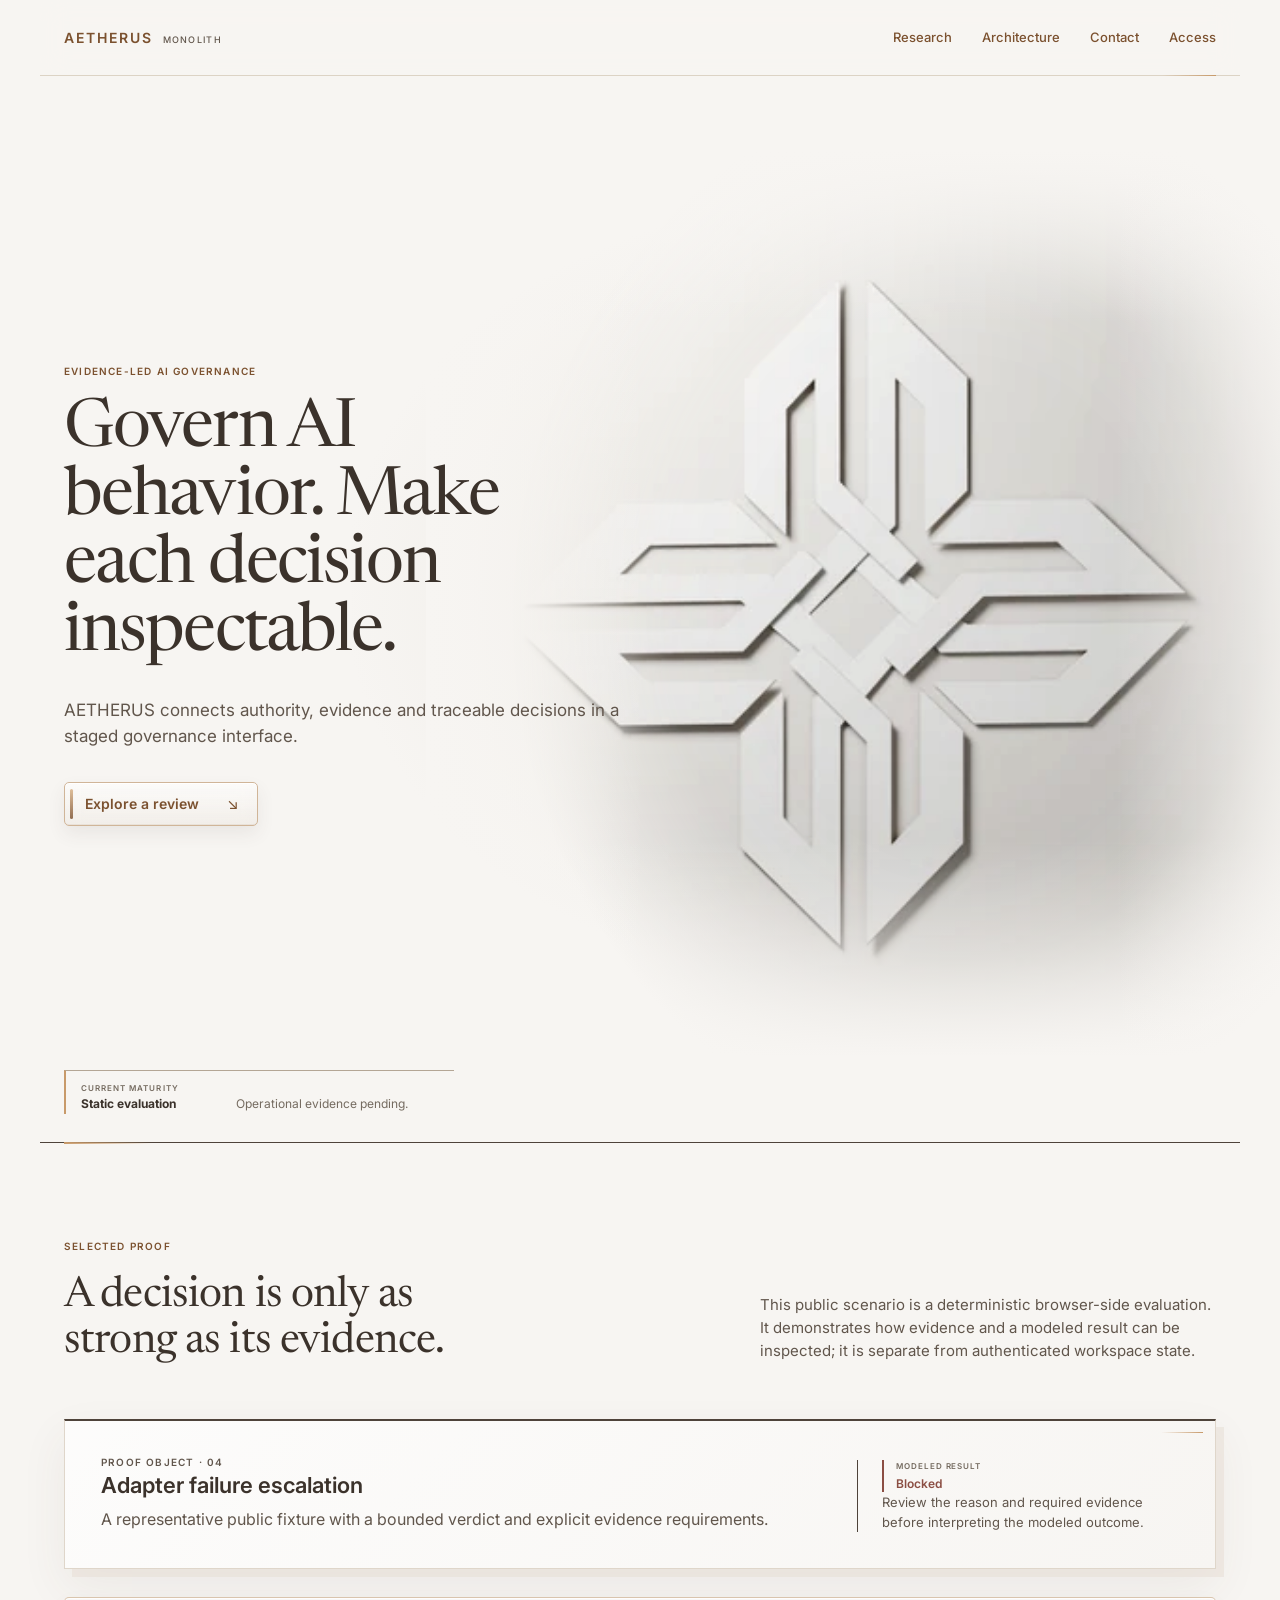
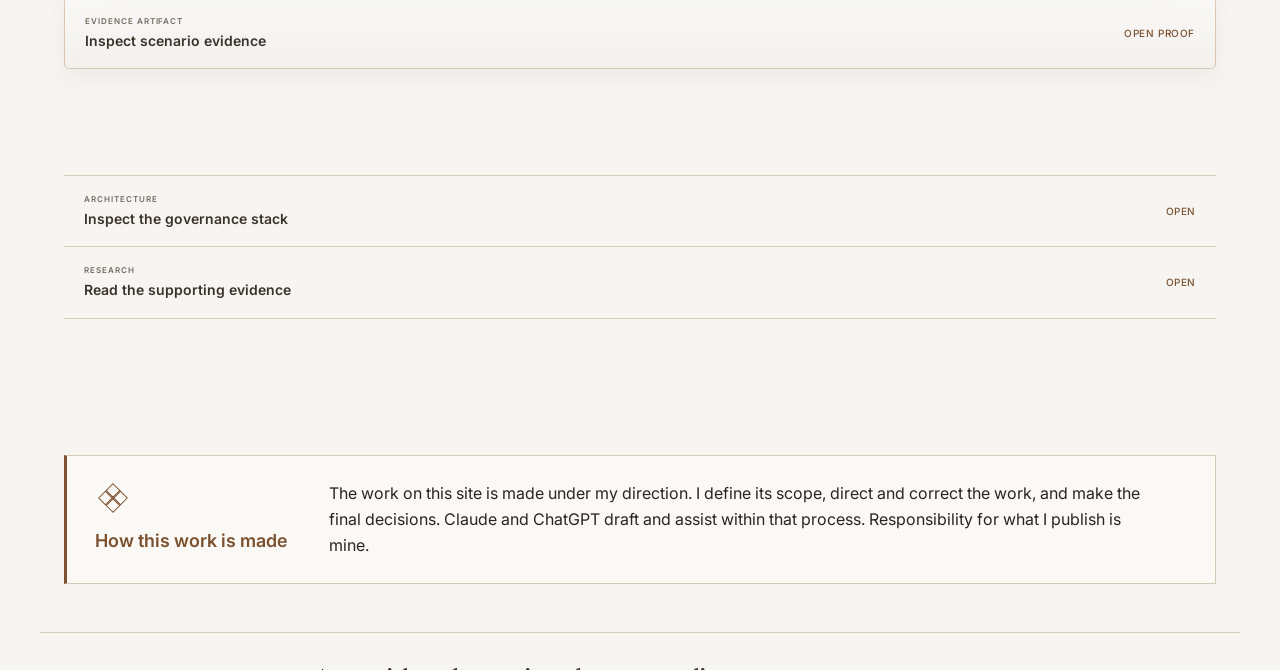
==== commit 6daee7d2: "Remove "How this work is made" link from all page footers (6a) The landing-page section, its anchor " ====
--- a/index.html
+++ b/index.html
@@ -159,7 +159,6 @@
       <p>AETHERUS MONOLITH</p>
       <p>Static evaluation. Operational evidence and release authority remain outside this public surface.</p>
     </div>
-    <a class="work-method-link" href="/#how-this-work-is-made">How this work is made</a>
   </footer>
 
   <script defer src="js/pipeline.js"></script>
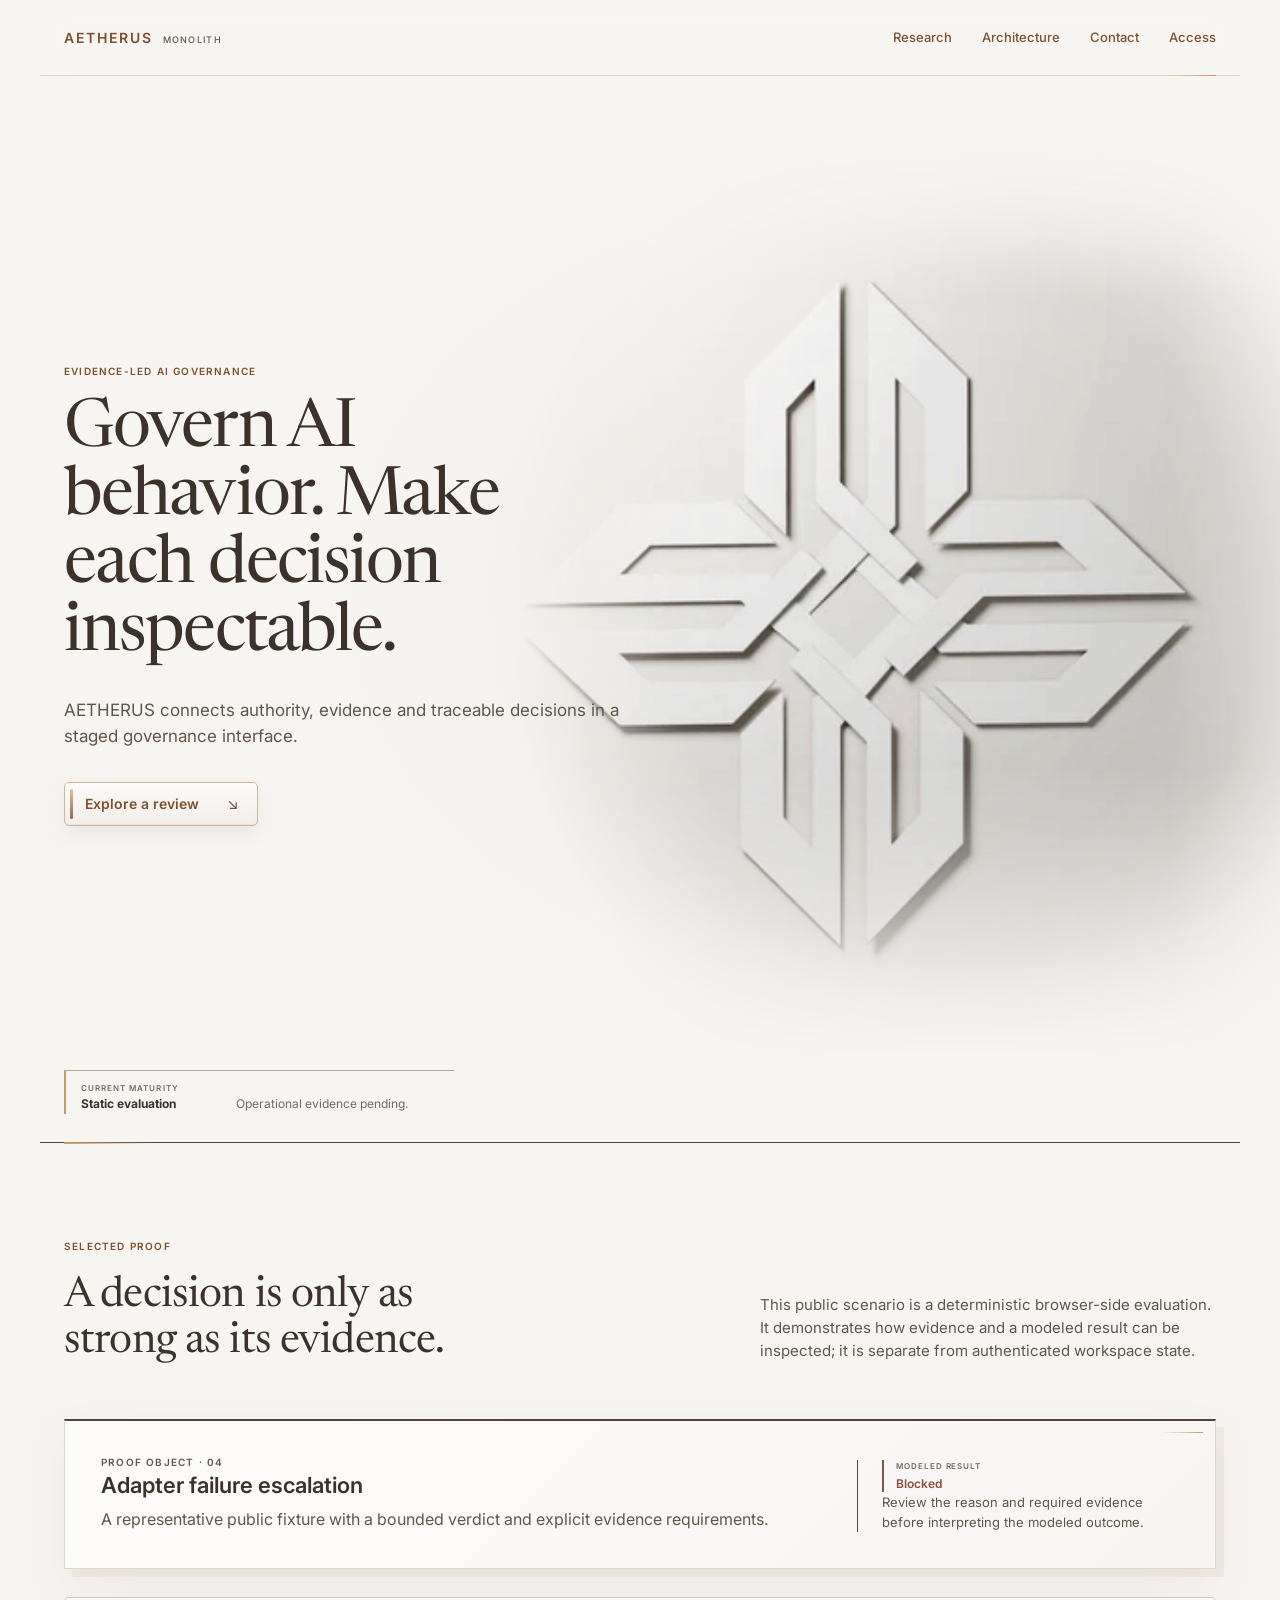
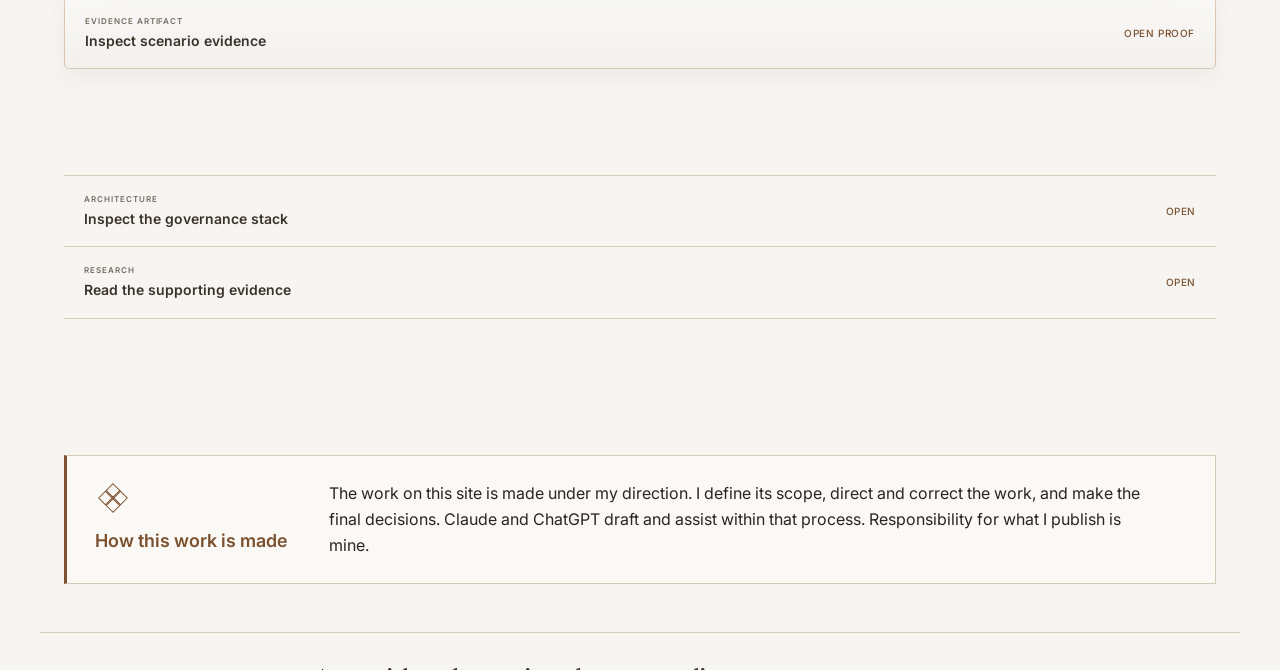
==== commit 3e3d48ad: "Remove visible colour edge between hero mark and maturity block (6d) The identity overlay faded to a" ====
--- a/index.html
+++ b/index.html
@@ -11,7 +11,7 @@
   <link href="https://fonts.googleapis.com/css2?family=Inter:wght@400;500;600&amp;family=Newsreader:opsz,wght@6..72,400;6..72,450&amp;display=swap" rel="stylesheet">
   <link rel="stylesheet" href="css/style.css">
   <link rel="stylesheet" href="css/operator-system.css?v=operator-v7">
-  <link rel="stylesheet" href="css/operator-surfaces.css?v=operator-v8">
+  <link rel="stylesheet" href="css/operator-surfaces.css?v=operator-v10">
   <link rel="stylesheet" href="/css/work-method.css">
 </head>
 <body class="operator-page operator-public">
--- a/css/operator-surfaces.css
+++ b/css/operator-surfaces.css
@@ -964,3 +964,76 @@
 @media (prefers-reduced-motion: reduce) {
   [data-design-system="operator"] .operator-publication-object { transform: none !important; }
 }
+
+/* Governance stack: one grid, one timing, one active state, a stable evidence panel. */
+[data-design-system="operator"] {
+  --stack-duration: 180ms;
+  --stack-ease: var(--motion-ease);
+  --stack-active-bg: var(--selection-surface);
+  --stack-active-edge: var(--action-ink);
+  --stack-active-ink: var(--selection-ink);
+}
+[data-design-system="operator"] .operator-stack { align-items: stretch; }
+[data-design-system="operator"] .operator-stack > li:not(.operator-stack__group) { display: flex; min-width: 0; }
+[data-design-system="operator"] .operator-stack > li > button,
+[data-design-system="operator"] .operator-stack__group { flex: 1 1 auto; align-content: center; }
+[data-design-system="operator"] .operator-stack__group {
+  grid-column: auto;
+  grid-template-columns: 1fr;
+  gap: 8px;
+  align-content: stretch;
+}
+[data-design-system="operator"] .operator-stack__group-label { min-height: 0; border-style: dashed; }
+[data-design-system="operator"] .operator-stack > li > button,
+[data-design-system="operator"] .operator-stack__chambers button {
+  border-width: 1px;
+  transition:
+    background-color var(--stack-duration) var(--stack-ease),
+    border-color var(--stack-duration) var(--stack-ease),
+    color var(--stack-duration) var(--stack-ease),
+    box-shadow var(--stack-duration) var(--stack-ease),
+    transform var(--stack-duration) var(--stack-ease);
+}
+[data-design-system="operator"] .operator-stack > li > button.active,
+[data-design-system="operator"] .operator-stack__chambers button.active {
+  border-color: var(--stack-active-edge);
+  background: var(--stack-active-bg);
+  color: var(--stack-active-ink);
+}
+[data-design-system="operator"] .operator-stack > li > button.active strong,
+[data-design-system="operator"] .operator-stack > li > button.active small,
+[data-design-system="operator"] .operator-stack__chambers button.active { color: var(--stack-active-ink); }
+[data-design-system="operator"] .operator-stack__chambers button.active::before { color: var(--stack-active-ink); }
+[data-design-system="operator"] .related-evidence-panel { min-height: 24rem; align-content: start; }
+[data-design-system="operator"] #related-evidence-list { max-height: 20rem; overflow-y: auto; align-content: start; }
+@media (max-width: 767px) {
+  [data-design-system="operator"] .related-evidence-panel { min-height: 38.5rem; }
+  [data-design-system="operator"] #related-evidence-list { max-height: 22rem; }
+}
+@media (prefers-reduced-motion: reduce) {
+  [data-design-system="operator"] .operator-stack > li > button,
+  [data-design-system="operator"] .operator-stack__chambers button { transition: none; }
+}
+
+/* Hero: the identity overlay faded to an opaque page colour at the figure box, which cut the halo behind it
+   into a visible edge above "Operational evidence pending". The mark's own radial mask already feathers its
+   border, so the overlay now only feathers towards transparency and the halo runs on unbroken. */
+[data-design-system="operator"] .operator-identity::after {
+  background:
+    linear-gradient(90deg, rgb(247 245 242 / 56%) 0%, transparent 18%, transparent 82%, rgb(247 245 242 / 56%) 100%);
+}
+@media (min-width: 768px) {
+  [data-design-system="operator"] .operator-identity img {
+    -webkit-mask-image:
+      linear-gradient(180deg, transparent 0%, #000 16%, #000 68%, transparent 100%),
+      radial-gradient(ellipse 52% 61% at 59% 51%, #000 45%, rgb(0 0 0 / 88%) 63%, transparent 96%);
+    mask-image:
+      linear-gradient(180deg, transparent 0%, #000 16%, #000 68%, transparent 100%),
+      radial-gradient(ellipse 52% 61% at 59% 51%, #000 45%, rgb(0 0 0 / 88%) 63%, transparent 96%);
+    -webkit-mask-composite: source-in;
+    mask-composite: intersect;
+  }
+}
+@media (forced-colors: active) {
+  [data-design-system="operator"] .operator-identity img { -webkit-mask-image: none; mask-image: none; }
+}
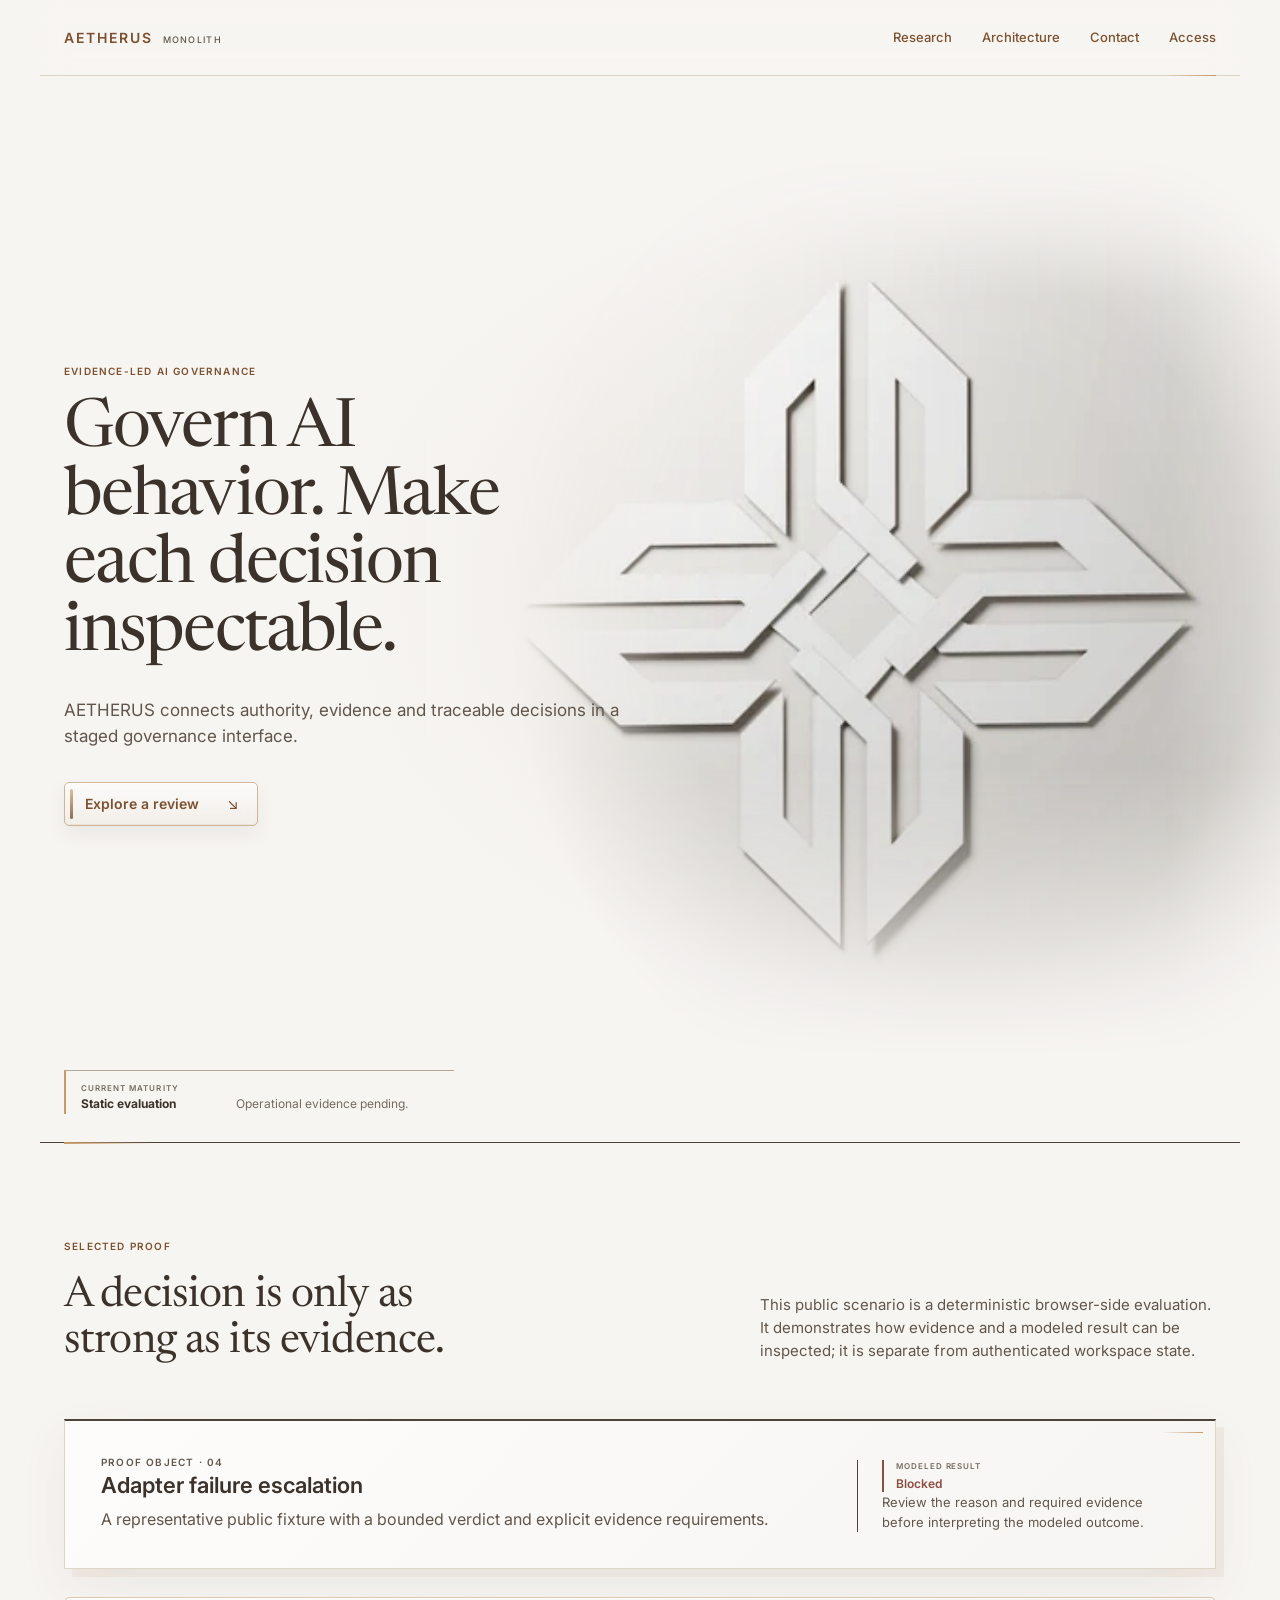
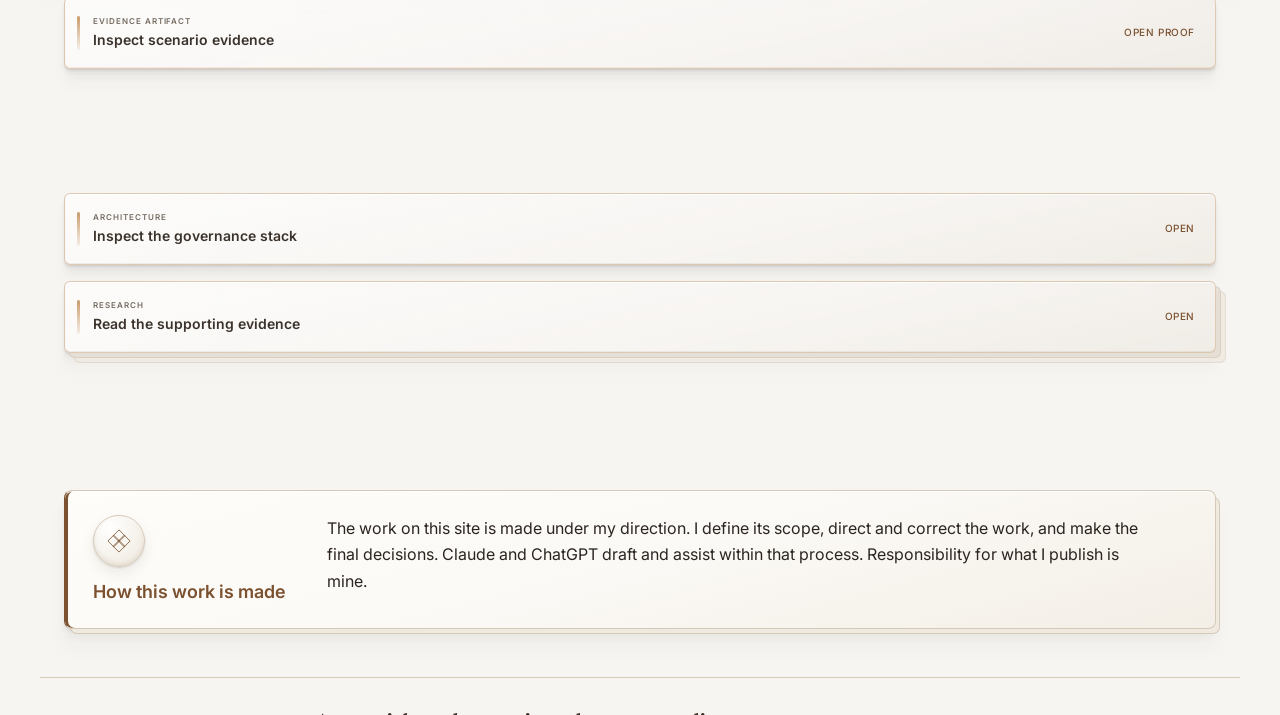
==== commit 74598345: "Add depth layer: raised cards, stack keys, pipeline flow, research object (7) New css/operator-depth" ====
--- a/index.html
+++ b/index.html
@@ -11,7 +11,8 @@
   <link href="https://fonts.googleapis.com/css2?family=Inter:wght@400;500;600&amp;family=Newsreader:opsz,wght@6..72,400;6..72,450&amp;display=swap" rel="stylesheet">
   <link rel="stylesheet" href="css/style.css">
   <link rel="stylesheet" href="css/operator-system.css?v=operator-v7">
-  <link rel="stylesheet" href="css/operator-surfaces.css?v=operator-v10">
+  <link rel="stylesheet" href="css/operator-surfaces.css?v=operator-v12">
+  <link rel="stylesheet" href="css/operator-depth.css?v=depth-1">
   <link rel="stylesheet" href="/css/work-method.css">
 </head>
 <body class="operator-page operator-public">
@@ -166,5 +167,6 @@
   <script defer src="js/governance-engine.js"></script>
   <script defer src="js/trace-viewer.js?v=operator-proof-1"></script>
   <script defer src="js/operator-navigation.js?v=operator-nav-1"></script>
+  <script defer src="js/operator-depth.js?v=depth-1"></script>
 </body>
 </html>
--- a/css/operator-surfaces.css
+++ b/css/operator-surfaces.css
@@ -1037,3 +1037,64 @@
 @media (forced-colors: active) {
   [data-design-system="operator"] .operator-identity img { -webkit-mask-image: none; mask-image: none; }
 }
+
+/* Version / Boundary Notes and every other document panel: one heading hierarchy.
+   Document title (#) and section (##) share a size, sections are separated by a rule, subsections (###) step down. */
+[data-design-system="operator"] .doc-detail-panel h1,
+[data-design-system="operator"] .doc-detail-panel h2 {
+  margin: 2.2em 0 .7em !important;
+  padding: 0 !important;
+  border: 0 !important;
+  font: 400 clamp(26px, 3.2vw, 34px)/1.15 var(--font-display) !important;
+  letter-spacing: -.012em !important;
+  text-transform: none !important;
+}
+[data-design-system="operator"] .doc-detail-panel h2,
+[data-design-system="operator"] .doc-detail-panel h1 ~ h1 {
+  padding-top: 1.1em !important;
+  border-top: 1px solid var(--boundary-quiet) !important;
+}
+[data-design-system="operator"] .doc-detail-panel > .evidence-panel + h1,
+[data-design-system="operator"] .doc-detail-panel > :first-child:is(h1, h2) { margin-top: 0 !important; }
+[data-design-system="operator"] .doc-detail-panel h3 {
+  margin: 1.6em 0 .5em !important;
+  font: 600 15px/1.35 var(--font-interface) !important;
+  letter-spacing: .01em !important;
+  text-transform: none !important;
+}
+[data-design-system="operator"] .evidence-panel {
+  margin: 0 0 clamp(36px, 4vw, 52px) !important;
+  padding: 0 0 clamp(28px, 3vw, 36px) !important;
+}
+[data-design-system="operator"] .evidence-panel-kicker { margin-bottom: 16px; font-size: 11px !important; }
+[data-design-system="operator"] .evidence-row { padding: 12px 16px 14px; background: rgb(232 225 216 / 30%); }
+[data-design-system="operator"] .evidence-row dt { font-size: 10px !important; margin-bottom: 4px; }
+[data-design-system="operator"] .evidence-row dd { margin: 0 !important; font-size: 14px !important; line-height: 1.5; }
+
+/* Reflow: grid tracks may shrink below their content, long words wrap instead of widening the page. */
+@media (max-width: 767px) {
+  [data-design-system="operator"] .operator-stack,
+  [data-design-system="operator"] .related-evidence-panel,
+  [data-design-system="operator"] .operator-footer,
+  [data-design-system="operator"] .operator-stack__group { grid-template-columns: minmax(0, 1fr); }
+}
+[data-design-system="operator"] .operator-disclosure,
+[data-design-system="operator"] .operator-disclosure__body,
+[data-design-system="operator"] .operator-disclosure__body > *,
+[data-design-system="operator"] .related-evidence-panel > *,
+[data-design-system="operator"] .operator-stack > li { min-width: 0; }
+[data-design-system="operator"] .operator-disclosure > summary,
+[data-design-system="operator"] .operator-stack button,
+[data-design-system="operator"] .related-evidence-panel,
+[data-design-system="operator"] .doc-detail-panel,
+[data-design-system="operator"] .operator-hero h1,
+[data-design-system="operator"] .operator-footer { overflow-wrap: anywhere; }
+[data-design-system="operator"] .operator-header { gap: 8px 16px; }
+@media (max-width: 767px) {
+  [data-design-system="operator"] .operator-header,
+  [data-design-system="operator"] .operator-protected .operator-header { grid-template-columns: minmax(0, 1fr) auto; }
+  [data-design-system="operator"] .operator-wordmark { max-width: 100%; flex-wrap: wrap; }
+  [data-design-system="operator"] .operator-session-link { justify-self: end; max-width: 100%; text-align: right; overflow-wrap: anywhere; }
+  [data-design-system="operator"] .operator-menu summary { white-space: nowrap; }
+  [data-design-system="operator"] :where(.doc-card, .doc-card *, .operator-publication-object, .operator-publication-object *) { min-width: 0; overflow-wrap: anywhere; }
+}
--- a/css/operator-depth.css
+++ b/css/operator-depth.css
@@ -0,0 +1,306 @@
+/* AETHERUS depth layer: raised plates with layered shadows, a slight perspective lean towards the pointer and a
+   soft warm reflex that travels with it. Restrained by design: no rainbow, no holographic sheen, no motion
+   when the visitor asks for none. Presentation only. */
+
+[data-design-system="operator"] {
+  --depth-ink: 59 50 43;
+  --depth-rest:
+    0 1px 1px rgb(var(--depth-ink) / 6%),
+    0 2px 2px rgb(var(--depth-ink) / 5%),
+    0 4px 4px rgb(var(--depth-ink) / 4%),
+    0 8px 8px rgb(var(--depth-ink) / 3.5%),
+    0 16px 16px rgb(var(--depth-ink) / 3%);
+  --depth-lift:
+    0 1px 1px rgb(var(--depth-ink) / 7%),
+    0 3px 3px rgb(var(--depth-ink) / 6%),
+    0 6px 6px rgb(var(--depth-ink) / 5%),
+    0 12px 12px rgb(var(--depth-ink) / 4.5%),
+    0 24px 24px rgb(var(--depth-ink) / 4%),
+    0 40px 40px rgb(var(--depth-ink) / 3%);
+  --depth-bevel: inset 0 1px 0 rgb(255 255 255 / 80%), inset 0 -1px 0 rgb(123 81 47 / 8%);
+  --depth-press: inset 0 2px 5px rgb(var(--depth-ink) / 14%), inset 0 0 0 1px rgb(123 81 47 / 22%);
+  --depth-glare: radial-gradient(360px circle at var(--mx, 50%) var(--my, 0%), rgb(255 252 244 / 62%), rgb(216 177 134 / 12%) 42%, transparent 66%);
+  --depth-perspective: 1100px;
+  --depth-shift: 7px;
+}
+
+/* ---- shared plate behaviour ------------------------------------------------------------------------------ */
+[data-design-system="operator"] :is(
+  .operator-disclosure,
+  .doc-card,
+  .operator-stack > li > button,
+  .operator-stack__chambers button,
+  .operator-publication-object
+) {
+  position: relative;
+  transform: perspective(var(--depth-perspective)) rotateX(var(--rx, 0deg)) rotateY(var(--ry, 0deg));
+  transform-origin: 50% 50%;
+  transition:
+    transform 320ms var(--motion-ease),
+    box-shadow 320ms var(--motion-ease),
+    border-color 180ms var(--motion-ease),
+    background-color 180ms var(--motion-ease);
+}
+[data-design-system="operator"] :is(
+  .operator-disclosure,
+  .doc-card,
+  .operator-stack > li > button,
+  .operator-stack__chambers button,
+  .operator-publication-object,
+  .work-method,
+  .work-provenance
+).is-tilting {
+  transition: transform 70ms linear, box-shadow 320ms var(--motion-ease), border-color 180ms var(--motion-ease), background-color 180ms var(--motion-ease);
+}
+
+/* the reflex */
+[data-design-system="operator"] :is(
+  .operator-disclosure,
+  .doc-card,
+  .operator-stack > li > button,
+  .operator-stack__chambers button,
+  .operator-publication-object,
+  .work-method,
+  .work-provenance
+)::after {
+  position: absolute;
+  inset: 0;
+  z-index: 0;
+  border-radius: inherit;
+  background: var(--depth-glare);
+  content: "";
+  opacity: 0;
+  pointer-events: none;
+  transition: opacity 260ms var(--motion-ease);
+}
+[data-design-system="operator"] :is(.operator-disclosure, .doc-card, .operator-stack > li > button, .operator-stack__chambers button, .operator-publication-object, .work-method, .work-provenance).is-tilting::after,
+[data-design-system="operator"] :is(.operator-disclosure, .doc-card, .operator-stack > li > button, .operator-stack__chambers button, .operator-publication-object):focus-visible::after,
+[data-design-system="operator"] .operator-disclosure:not([open]):focus-within::after { opacity: .7; }
+[data-design-system="operator"] .doc-card:focus-visible::after,
+[data-design-system="operator"] .operator-stack button:focus-visible::after { --mx: 18%; --my: 0%; opacity: .9; }
+
+[data-design-system="operator"] .operator-disclosure > * { position: relative; z-index: 1; }
+
+/* keyboard focus: one visible, token-based ring everywhere */
+[data-design-system="operator"] :is(.doc-card, .operator-stack button, .operator-publication-object, .operator-research-nav a, .operator-disclosure > summary):focus-visible {
+  outline: 2px solid var(--focus-ring);
+  outline-offset: 3px;
+}
+
+/* ---- collapsible cards -------------------------------------------------------------------------------------- */
+[data-design-system="operator"] .operator-secondary { gap: 16px; padding-top: 28px; }
+[data-design-system="operator"] .operator-disclosure,
+[data-design-system="operator"] .operator-disclosure:last-child {
+  border: 1px solid color-mix(in srgb, var(--edge-champagne) 70%, transparent);
+  border-radius: var(--radius-plate);
+  background: linear-gradient(168deg, rgb(255 255 255 / 66%), rgb(247 245 242 / 94%) 58%, rgb(232 225 216 / 46%));
+  box-shadow: var(--depth-bevel), var(--depth-rest);
+}
+[data-design-system="operator"] .operator-disclosure--evidence { margin-top: 28px; }
+[data-design-system="operator"] .operator-disclosure:not([open]).is-tilting,
+[data-design-system="operator"] .operator-disclosure:not([open]):hover {
+  box-shadow:
+    var(--depth-bevel),
+    calc(var(--tx, 0) * var(--depth-shift) * -1) calc(var(--ty, 0) * var(--depth-shift) * -1 + 4px) 0 -2px rgb(213 201 185 / 40%),
+    var(--depth-lift);
+}
+[data-design-system="operator"] .operator-disclosure:not([open]):active { transform: perspective(var(--depth-perspective)) scale(.995); }
+[data-design-system="operator"] .operator-disclosure[open] { transform: none; box-shadow: var(--depth-bevel), var(--depth-rest); }
+[data-design-system="operator"] .operator-disclosure > summary {
+  position: relative;
+  border-radius: inherit;
+  padding-left: 28px;
+  transition: background-color 180ms var(--motion-ease);
+}
+[data-design-system="operator"] .operator-disclosure > summary::before {
+  position: absolute;
+  top: 18px;
+  bottom: 18px;
+  left: 12px;
+  width: 3px;
+  border-radius: 2px;
+  background: linear-gradient(180deg, var(--source-oak), color-mix(in srgb, var(--source-oak) 12%, transparent));
+  content: "";
+  transition: top 220ms var(--motion-ease), bottom 220ms var(--motion-ease);
+}
+[data-design-system="operator"] .operator-disclosure:not([open]):hover > summary::before { top: 12px; bottom: 12px; }
+[data-design-system="operator"] .operator-disclosure[open] > summary { border-radius: var(--radius-plate) var(--radius-plate) 0 0; }
+[data-design-system="operator"] .operator-disclosure[open] > .operator-disclosure__body {
+  animation: depth-reveal 340ms var(--motion-ease) both;
+}
+@keyframes depth-reveal {
+  from { opacity: 0; transform: translateY(-8px); }
+  to { opacity: 1; transform: none; }
+}
+
+/* ---- document cards (Architecture & Governance, Pipeline Methodology, Artefact Evidence) ------------------- */
+[data-design-system="operator"] .doc-card {
+  border: 1px solid color-mix(in srgb, var(--boundary-quiet) 86%, transparent) !important;
+  border-radius: var(--radius-plate) !important;
+  background: linear-gradient(150deg, rgb(255 255 255 / 80%), rgb(247 245 242 / 97%) 60%, rgb(232 225 216 / 26%)) !important;
+  box-shadow: var(--depth-bevel), var(--depth-rest) !important;
+  cursor: pointer;
+}
+[data-design-system="operator"] .doc-card:hover,
+[data-design-system="operator"] .doc-card.is-tilting {
+  border-color: color-mix(in srgb, var(--edge-champagne) 80%, transparent) !important;
+  background: linear-gradient(150deg, rgb(255 255 255 / 94%), rgb(247 245 242 / 98%) 60%, rgb(232 225 216 / 54%)) !important;
+  box-shadow:
+    var(--depth-bevel),
+    calc(var(--tx, 0) * var(--depth-shift) * -1) calc(var(--ty, 0) * var(--depth-shift) * -1 + 4px) 0 -2px rgb(213 201 185 / 42%),
+    var(--depth-lift) !important;
+}
+[data-design-system="operator"] .doc-card.active,
+[data-design-system="operator"] .doc-card.evidence-match {
+  border-color: color-mix(in srgb, var(--source-oak) 52%, var(--boundary-quiet)) !important;
+  box-shadow: inset 3px 0 0 var(--source-oak), var(--depth-bevel), var(--depth-lift) !important;
+}
+[data-design-system="operator"] .doc-card:hover,
+[data-design-system="operator"] .doc-card.is-tilting { transform: perspective(var(--depth-perspective)) rotateX(var(--rx, 0deg)) rotateY(var(--ry, 0deg)) !important; }
+[data-design-system="operator"] .doc-card:active { transform: perspective(var(--depth-perspective)) scale(.992) !important; }
+[data-design-system="operator"] .doc-card > * { position: relative; z-index: 1; }
+[data-design-system="operator"] .doc-card-cta { transition: letter-spacing 220ms var(--motion-ease), color 180ms var(--motion-ease); }
+[data-design-system="operator"] .doc-card:hover .doc-card-cta { letter-spacing: .06em; }
+[data-design-system="operator"] .docs-grid { gap: 22px; perspective: none; }
+
+/* ---- governance stack: raised keys that press in when selected ---------------------------------------------- */
+[data-design-system="operator"] .operator-stack > li > button,
+[data-design-system="operator"] .operator-stack__chambers button {
+  border-radius: var(--radius-control);
+  box-shadow: var(--depth-bevel), 0 1px 1px rgb(var(--depth-ink) / 7%), 0 3px 5px rgb(var(--depth-ink) / 6%), 0 8px 14px rgb(var(--depth-ink) / 4%);
+}
+[data-design-system="operator"] .operator-stack > li > button:hover,
+[data-design-system="operator"] .operator-stack__chambers button:hover {
+  border-color: color-mix(in srgb, var(--action-ink) 55%, var(--boundary-quiet));
+  box-shadow: var(--depth-bevel), 0 2px 2px rgb(var(--depth-ink) / 8%), 0 6px 10px rgb(var(--depth-ink) / 7%), 0 14px 24px rgb(var(--depth-ink) / 6%);
+}
+[data-design-system="operator"] .operator-stack > li > button:active,
+[data-design-system="operator"] .operator-stack__chambers button:active { transform: perspective(var(--depth-perspective)) scale(.99); }
+[data-design-system="operator"] .operator-stack > li > button.active,
+[data-design-system="operator"] .operator-stack__chambers button.active {
+  box-shadow: var(--depth-press);
+  transform: none;
+}
+[data-design-system="operator"] .operator-stack > li > button > *,
+[data-design-system="operator"] .operator-stack__chambers button > * { position: relative; z-index: 1; }
+
+/* ---- Pipeline Methodology: a running flow ------------------------------------------------------------------- */
+[data-design-system="operator"] #docs-pipeline { counter-reset: pipeline-step; }
+[data-design-system="operator"] #docs-pipeline .doc-card { counter-increment: pipeline-step; padding-top: 42px !important; }
+[data-design-system="operator"] #docs-pipeline .doc-card::before {
+  position: absolute;
+  top: 14px;
+  left: 24px;
+  z-index: 2;
+  display: inline-flex;
+  align-items: center;
+  gap: 8px;
+  color: var(--action-ink);
+  font: 600 10px/1 var(--font-interface);
+  letter-spacing: .14em;
+  text-transform: uppercase;
+  content: "Step 0" counter(pipeline-step);
+}
+[data-design-system="operator"] #docs-pipeline .doc-card::before { text-indent: 0; }
+/* the rail under the section title, with a light that runs along it */
+[data-design-system="operator"] .operator-research-library > section:has(#docs-pipeline) > h3 {
+  position: relative;
+  padding-bottom: 18px;
+}
+[data-design-system="operator"] .operator-research-library > section:has(#docs-pipeline) > h3::after {
+  position: absolute;
+  right: 0;
+  bottom: 0;
+  left: 0;
+  height: 2px;
+  border-radius: 2px;
+  background:
+    linear-gradient(90deg, transparent, rgb(216 177 134 / 90%), transparent) 0 0 / 28% 100% no-repeat,
+    linear-gradient(90deg, var(--boundary-quiet), color-mix(in srgb, var(--boundary-quiet) 30%, transparent));
+  content: "";
+  animation: pipeline-run 6.5s var(--motion-ease) infinite;
+}
+@keyframes pipeline-run {
+  0% { background-position: -30% 0, 0 0; }
+  70%, 100% { background-position: 130% 0, 0 0; }
+}
+/* each step lights in turn */
+[data-design-system="operator"] #docs-pipeline .doc-card::after { animation: none; }
+@media (prefers-reduced-motion: no-preference) {
+  [data-design-system="operator"] #docs-pipeline .doc-card:nth-child(1)::before { animation: step-glow 8s ease-in-out infinite 0s; }
+  [data-design-system="operator"] #docs-pipeline .doc-card:nth-child(2)::before { animation: step-glow 8s ease-in-out infinite 2s; }
+  [data-design-system="operator"] #docs-pipeline .doc-card:nth-child(3)::before { animation: step-glow 8s ease-in-out infinite 4s; }
+  [data-design-system="operator"] #docs-pipeline .doc-card:nth-child(4)::before { animation: step-glow 8s ease-in-out infinite 6s; }
+}
+@keyframes step-glow {
+  0%, 22%, 100% { color: var(--action-ink); text-shadow: none; }
+  8% { color: var(--source-oak); text-shadow: 0 0 14px rgb(216 177 134 / 80%); }
+}
+
+/* ---- Read the supporting evidence: the publication as an object ---------------------------------------------- */
+[data-design-system="operator"] #research:not([open]) {
+  box-shadow:
+    var(--depth-bevel),
+    5px 5px 0 -1px rgb(232 225 216 / 92%), 5px 5px 0 0 color-mix(in srgb, var(--boundary-quiet) 80%, transparent),
+    10px 10px 0 -1px rgb(240 235 227 / 92%), 10px 10px 0 0 color-mix(in srgb, var(--boundary-quiet) 55%, transparent),
+    var(--depth-rest);
+}
+[data-design-system="operator"] #research:not([open]).is-tilting,
+[data-design-system="operator"] #research:not([open]):hover {
+  box-shadow:
+    var(--depth-bevel),
+    7px 7px 0 -1px rgb(232 225 216 / 94%), 7px 7px 0 0 color-mix(in srgb, var(--boundary-quiet) 85%, transparent),
+    14px 14px 0 -1px rgb(240 235 227 / 94%), 14px 14px 0 0 color-mix(in srgb, var(--boundary-quiet) 60%, transparent),
+    var(--depth-lift);
+}
+[data-design-system="operator"] .operator-research-nav a {
+  padding: 6px 12px;
+  border: 1px solid transparent;
+  border-radius: 999px;
+  transition: background-color 180ms var(--motion-ease), border-color 180ms var(--motion-ease), color 180ms var(--motion-ease);
+}
+[data-design-system="operator"] .operator-research-nav a:hover { border-color: var(--boundary-quiet); background: rgb(232 225 216 / 54%); }
+[data-design-system="operator"] .operator-publication-object {
+  border-radius: var(--radius-plate);
+  box-shadow:
+    var(--depth-bevel),
+    calc(var(--tx, 0) * var(--depth-shift) * -1 + 8px) calc(var(--ty, 0) * var(--depth-shift) * -1 + 9px) 0 -1px rgb(213 201 185 / 40%),
+    calc(var(--tx, 0) * var(--depth-shift) * -2 + 16px) calc(var(--ty, 0) * var(--depth-shift) * -2 + 18px) 0 -2px rgb(232 225 216 / 46%),
+    var(--depth-lift);
+}
+[data-design-system="operator"] .operator-publication-object:hover { transform: perspective(var(--depth-perspective)) rotateX(var(--rx, 0deg)) rotateY(var(--ry, 0deg)); }
+[data-design-system="operator"] .operator-publication-object > * { position: relative; z-index: 1; }
+[data-design-system="operator"] .operator-publication-object__folio { position: relative; }
+[data-design-system="operator"] .operator-publication-object__folio::after {
+  position: absolute;
+  top: 0;
+  right: -1px;
+  bottom: 0;
+  width: 3px;
+  background: linear-gradient(180deg, var(--source-oak), transparent 80%);
+  content: "";
+}
+[data-design-system="operator"] .operator-research-library > section {
+  animation: depth-rise 480ms var(--motion-ease) both;
+}
+[data-design-system="operator"] .operator-research-library > section:nth-child(2) { animation-delay: 70ms; }
+[data-design-system="operator"] .operator-research-library > section:nth-child(3) { animation-delay: 140ms; }
+@keyframes depth-rise {
+  from { opacity: 0; transform: translateY(14px); }
+  to { opacity: 1; transform: none; }
+}
+
+/* ---- touch and reduced motion ------------------------------------------------------------------------------- */
+@media (hover: none), (pointer: coarse) {
+  [data-design-system="operator"] :is(.operator-disclosure, .doc-card, .operator-stack button, .operator-publication-object) { transform: none; }
+  [data-design-system="operator"] :is(.operator-disclosure, .doc-card, .operator-stack button):active { transform: scale(.99); }
+}
+@media (prefers-reduced-motion: reduce) {
+  [data-design-system="operator"] :is(.operator-disclosure, .doc-card, .operator-stack button, .operator-publication-object, .operator-research-nav a, .doc-card-cta, .operator-disclosure > summary::before) { transition: none !important; }
+  [data-design-system="operator"] :is(.operator-disclosure, .doc-card, .operator-stack button, .operator-publication-object) { transform: none !important; }
+  [data-design-system="operator"] :is(.operator-disclosure__body, .operator-research-library > section, #docs-pipeline .doc-card::before, .operator-research-library h3::after) { animation: none !important; }
+}
+@media (forced-colors: active) {
+  [data-design-system="operator"] :is(.operator-disclosure, .doc-card, .operator-stack button, .operator-publication-object) { forced-color-adjust: auto; box-shadow: none !important; border: 1px solid CanvasText !important; }
+  [data-design-system="operator"] :is(.operator-disclosure, .doc-card, .operator-stack button, .operator-publication-object)::after { display: none; }
+}
--- a/css/work-method.css
+++ b/css/work-method.css
@@ -9,8 +9,47 @@
   text-align: left; scroll-margin-top: 104px; overflow-wrap: anywhere;
 }
 .work-provenance { margin: 28px 0; }
+
+/* Raised notice plate: layered shadows, a slight lean towards the pointer, a soft warm reflex (see js/operator-depth.js). */
+.work-provenance, .work-method {
+  position: relative; isolation: isolate; border-radius: 8px;
+  background: linear-gradient(165deg, #FFFDF9 0%, #FBF9F5 52%, #F3EEE6 100%);
+  box-shadow:
+    inset 0 1px 0 rgb(255 255 255 / 90%), inset 3px 0 0 #7B512F,
+    5px 6px 0 -2px #EFE9DF, 5px 6px 0 -1px #D5C9B9,
+    0 1px 1px rgb(59 50 43 / 6%), 0 3px 3px rgb(59 50 43 / 5%), 0 8px 8px rgb(59 50 43 / 4%), 0 18px 20px rgb(59 50 43 / 4%);
+  border-left-width: 1px;
+  transform: perspective(1100px) rotateX(var(--rx, 0deg)) rotateY(var(--ry, 0deg));
+  transition: transform 320ms cubic-bezier(.22, 1, .36, 1), box-shadow 320ms cubic-bezier(.22, 1, .36, 1);
+}
+.work-provenance.is-tilting, .work-method.is-tilting {
+  transition: transform 70ms linear, box-shadow 320ms cubic-bezier(.22, 1, .36, 1);
+  box-shadow:
+    inset 0 1px 0 rgb(255 255 255 / 90%), inset 3px 0 0 #7B512F,
+    calc(var(--tx, 0) * -7px + 5px) calc(var(--ty, 0) * -7px + 6px) 0 -2px #EFE9DF,
+    calc(var(--tx, 0) * -7px + 5px) calc(var(--ty, 0) * -7px + 6px) 0 -1px #D5C9B9,
+    0 2px 2px rgb(59 50 43 / 7%), 0 6px 6px rgb(59 50 43 / 6%), 0 14px 14px rgb(59 50 43 / 5%), 0 30px 34px rgb(59 50 43 / 5%);
+}
+.work-provenance::after, .work-method::after {
+  position: absolute; inset: 0; z-index: 0; border-radius: inherit; content: ""; pointer-events: none; opacity: 0;
+  background: radial-gradient(380px circle at var(--mx, 50%) var(--my, 0%), rgb(255 252 244 / 70%), rgb(216 177 134 / 12%) 42%, transparent 66%);
+  transition: opacity 260ms cubic-bezier(.22, 1, .36, 1);
+}
+.work-provenance.is-tilting::after, .work-method.is-tilting::after { opacity: 1; }
+.work-provenance > *, .work-method > * { position: relative; z-index: 1; }
+.method-mark {
+  box-sizing: border-box; width: 52px; height: 52px; padding: 11px; border: 1px solid #D5C9B9; border-radius: 50%;
+  background: radial-gradient(circle at 32% 24%, #FFFFFF, #F3EEE6 72%);
+  box-shadow: inset 0 1px 0 #fff, inset 0 -2px 4px rgb(123 81 47 / 12%), 0 1px 2px rgb(59 50 43 / 14%), 0 6px 14px rgb(59 50 43 / 9%);
+}
+@media (prefers-reduced-motion: reduce) {
+  .work-provenance, .work-method { transform: none; transition: none; }
+  .work-provenance::after, .work-method::after { transition: none; }
+}
+@media (hover: none), (pointer: coarse) { .work-provenance, .work-method { transform: none; } }
+@media (forced-colors: active) { .work-provenance, .work-method { box-shadow: none; border: 1px solid CanvasText; } .work-provenance::after, .work-method::after { display: none; } }
 .notice-heading { min-width: 0; }
-.method-mark { display: block; width: 36px; height: 36px; margin: 0 0 12px; color: #7B512F; }
+.method-mark { display: block; margin: 0 0 12px; color: #7B512F; }
 .work-provenance h3, .work-method h2 {
   margin: 0; color: #7B512F; font: 600 1.125rem/1.4 Inter, system-ui, sans-serif;
   letter-spacing: 0; text-transform: none;
@@ -41,7 +80,7 @@
 @media (max-width:720px) {
  .work-provenance, .work-method { grid-template-columns: 1fr; gap: 14px; padding: 20px; }
  .notice-heading { display: flex; gap: 12px; align-items: center; }
- .method-mark { flex: 0 0 32px; width: 32px; height: 32px; margin: 0; }
+ .method-mark { flex: 0 0 44px; width: 44px; height: 44px; padding: 9px; margin: 0; }
  .work-method { width: calc(100% - 36px); margin: 28px auto 32px; }
  [data-design-system="operator"] .operator-contact { grid-template-columns: 1fr; gap: 8px; }
  [data-design-system="operator"] .operator-footer { padding: 26px 18px 18px; }
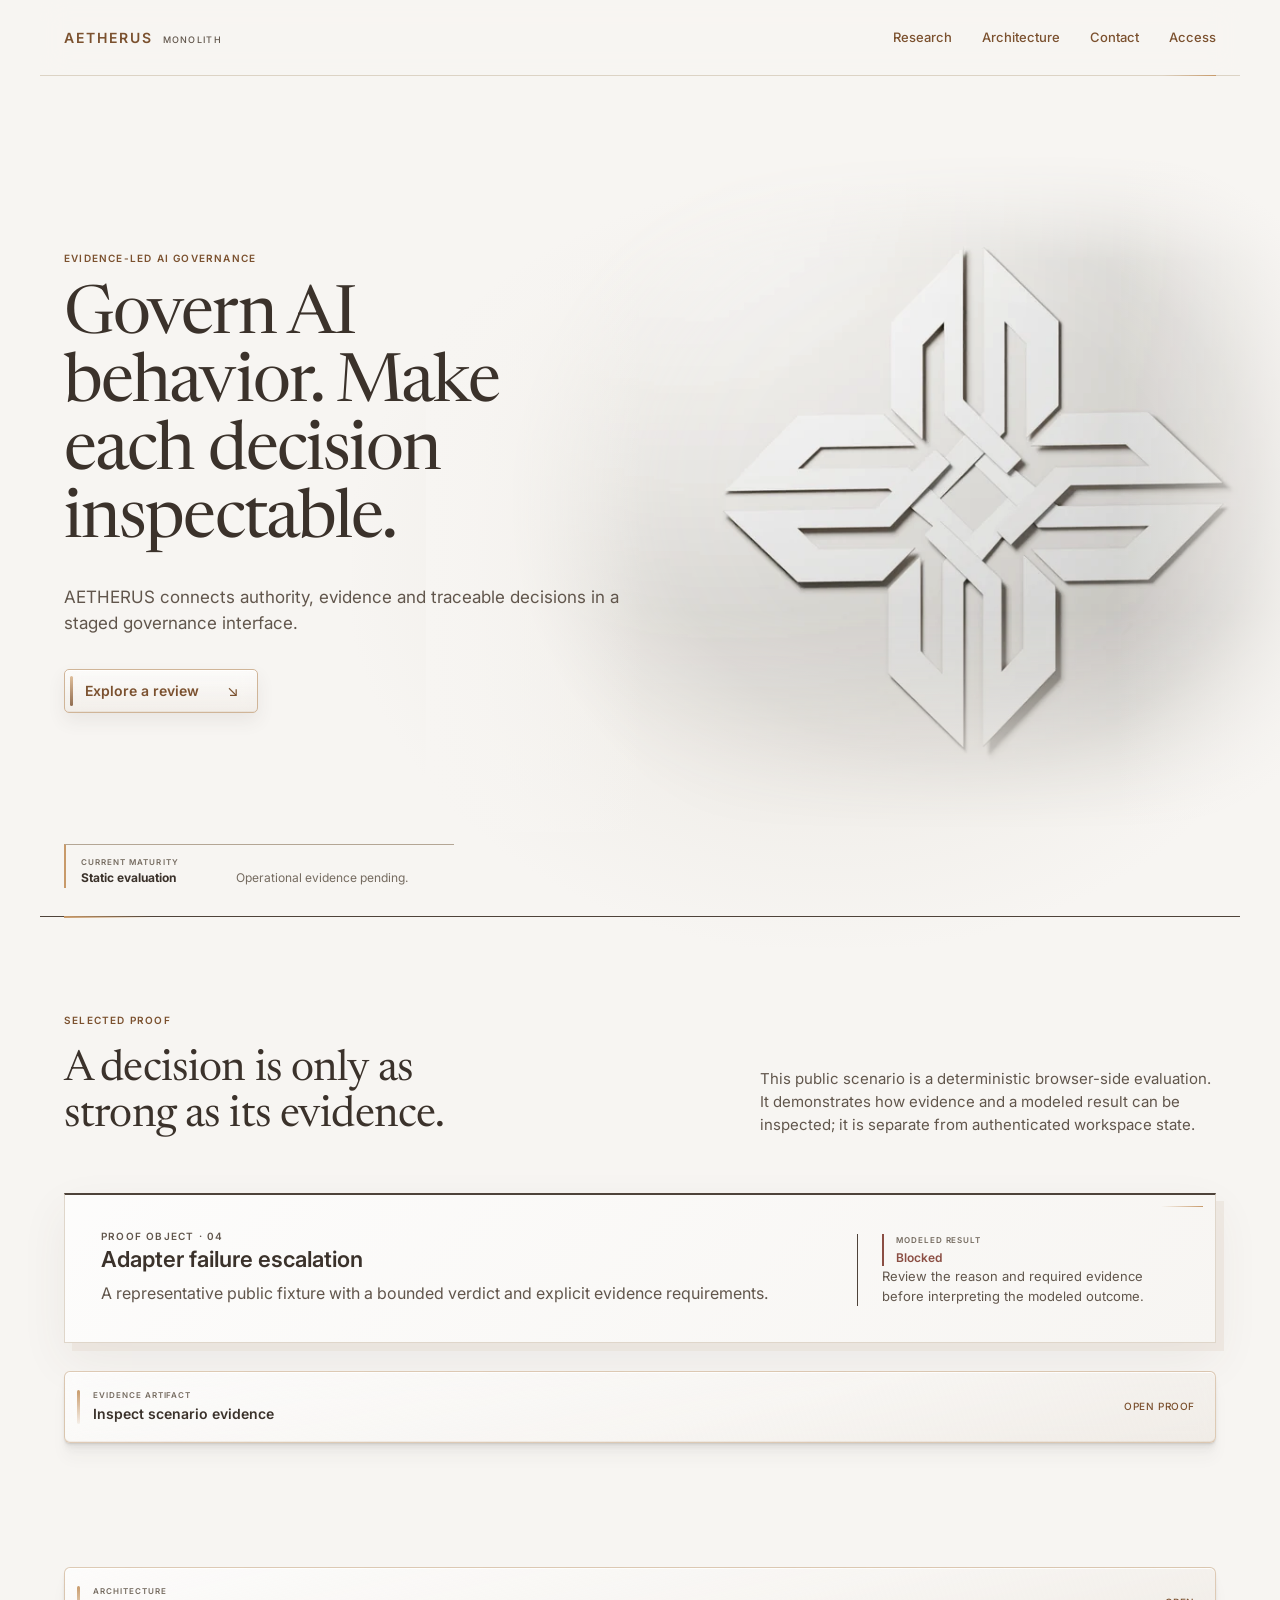
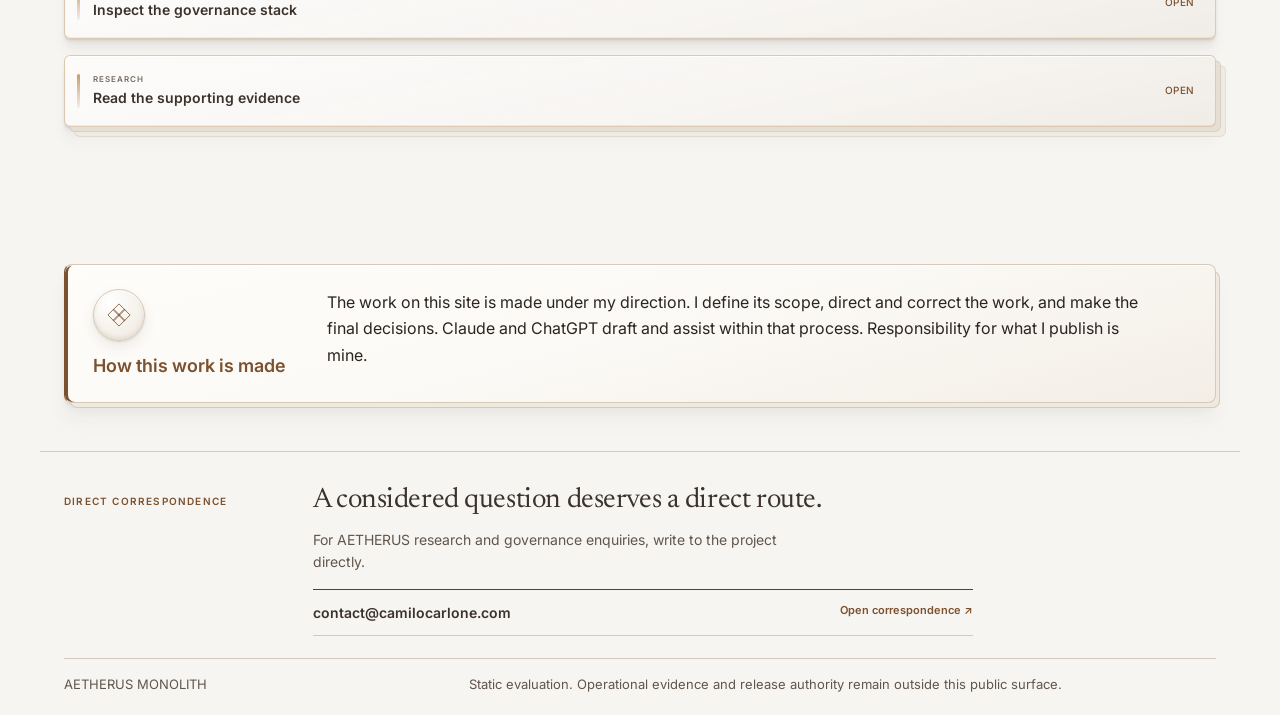
==== commit acf6f9ec: "Hero: keep side feathering of the identity overlay (6d follow-up) Co-Authored-By: Claude Sonnet 5.5 " ====
--- a/index.html
+++ b/index.html
@@ -11,7 +11,7 @@
   <link href="https://fonts.googleapis.com/css2?family=Inter:wght@400;500;600&amp;family=Newsreader:opsz,wght@6..72,400;6..72,450&amp;display=swap" rel="stylesheet">
   <link rel="stylesheet" href="css/style.css">
   <link rel="stylesheet" href="css/operator-system.css?v=operator-v7">
-  <link rel="stylesheet" href="css/operator-surfaces.css?v=operator-v12">
+  <link rel="stylesheet" href="css/operator-surfaces.css?v=operator-v13">
   <link rel="stylesheet" href="css/operator-depth.css?v=depth-1">
   <link rel="stylesheet" href="/css/work-method.css">
 </head>
--- a/css/operator-surfaces.css
+++ b/css/operator-surfaces.css
@@ -1017,10 +1017,10 @@
 
 /* Hero: the identity overlay faded to an opaque page colour at the figure box, which cut the halo behind it
    into a visible edge above "Operational evidence pending". The mark's own radial mask already feathers its
-   border, so the overlay now only feathers towards transparency and the halo runs on unbroken. */
+   border, so the overlay now keeps only its side feathering and the halo runs on unbroken below the figure. */
 [data-design-system="operator"] .operator-identity::after {
   background:
-    linear-gradient(90deg, rgb(247 245 242 / 56%) 0%, transparent 18%, transparent 82%, rgb(247 245 242 / 56%) 100%);
+    linear-gradient(90deg, var(--surface-page) 0%, rgb(247 245 242 / 72%) 7%, transparent 24%, transparent 76%, rgb(247 245 242 / 72%) 93%, var(--surface-page) 100%);
 }
 @media (min-width: 768px) {
   [data-design-system="operator"] .operator-identity img {
